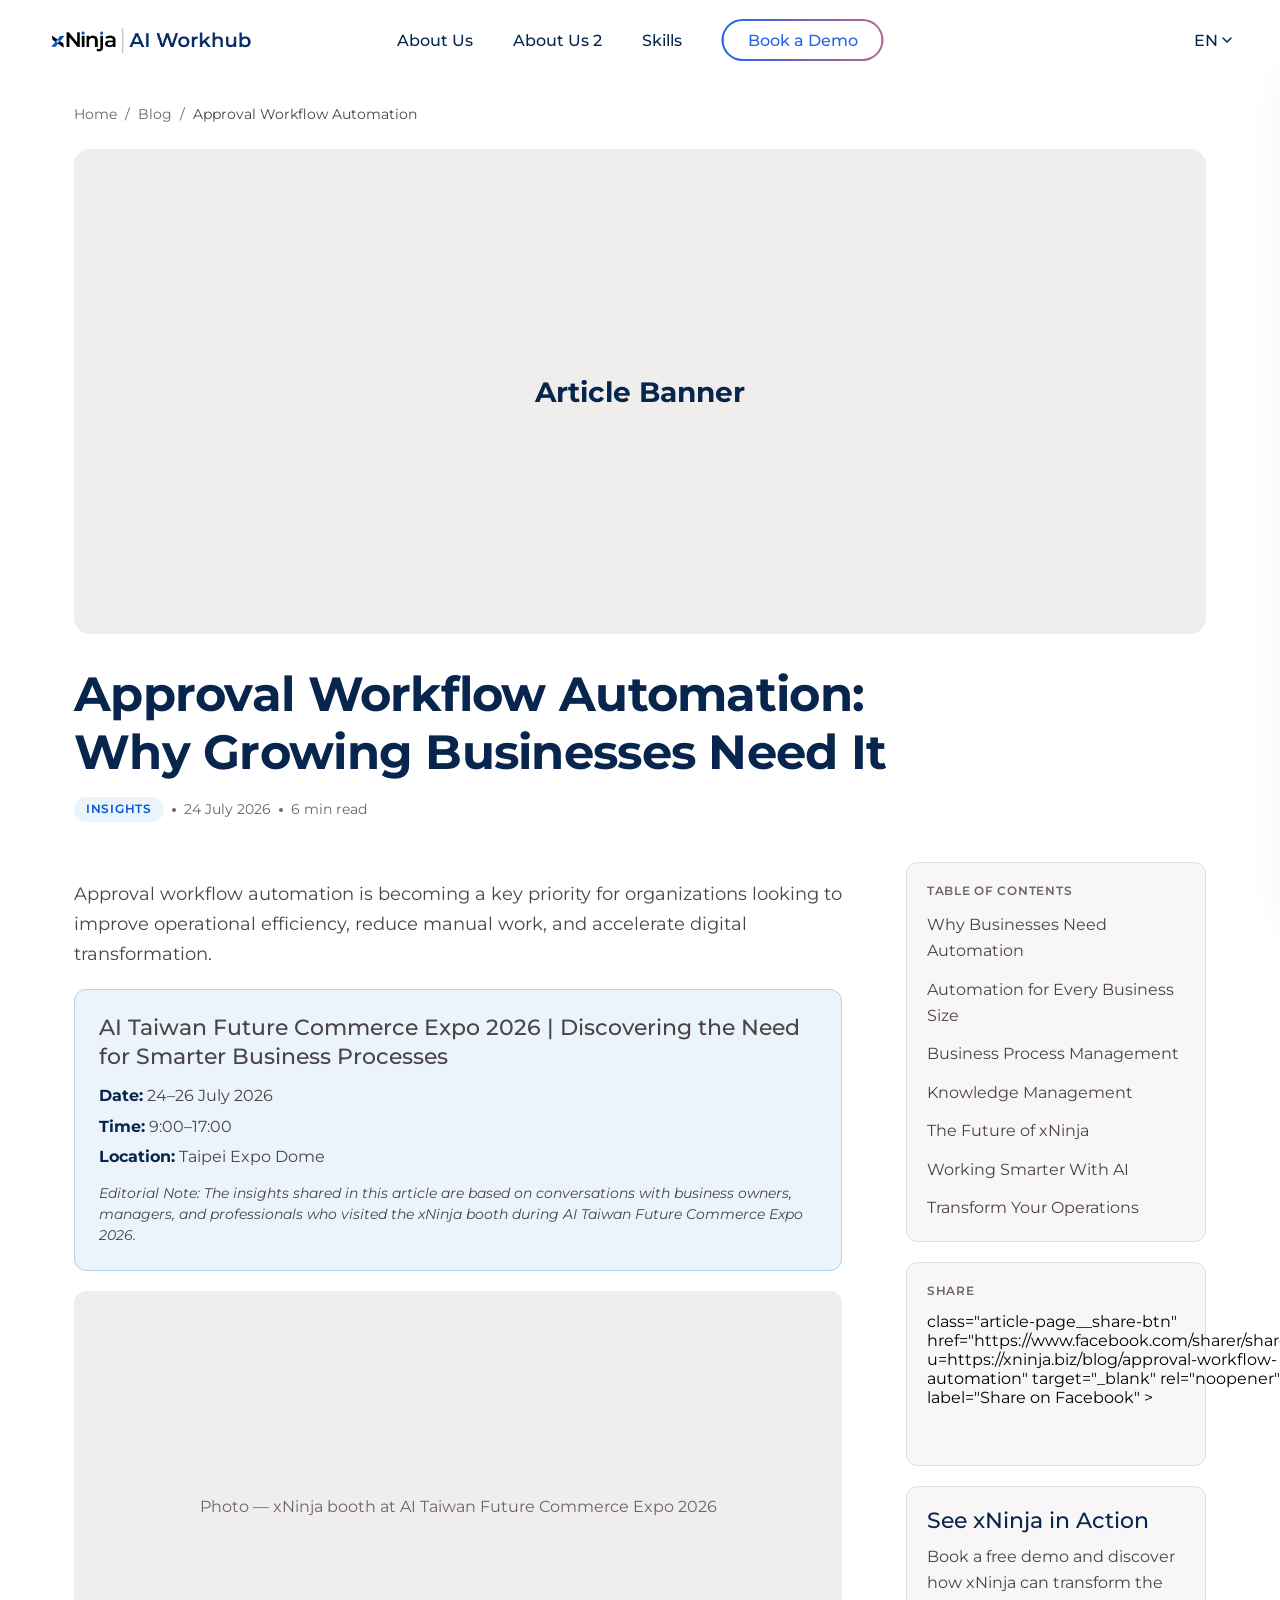
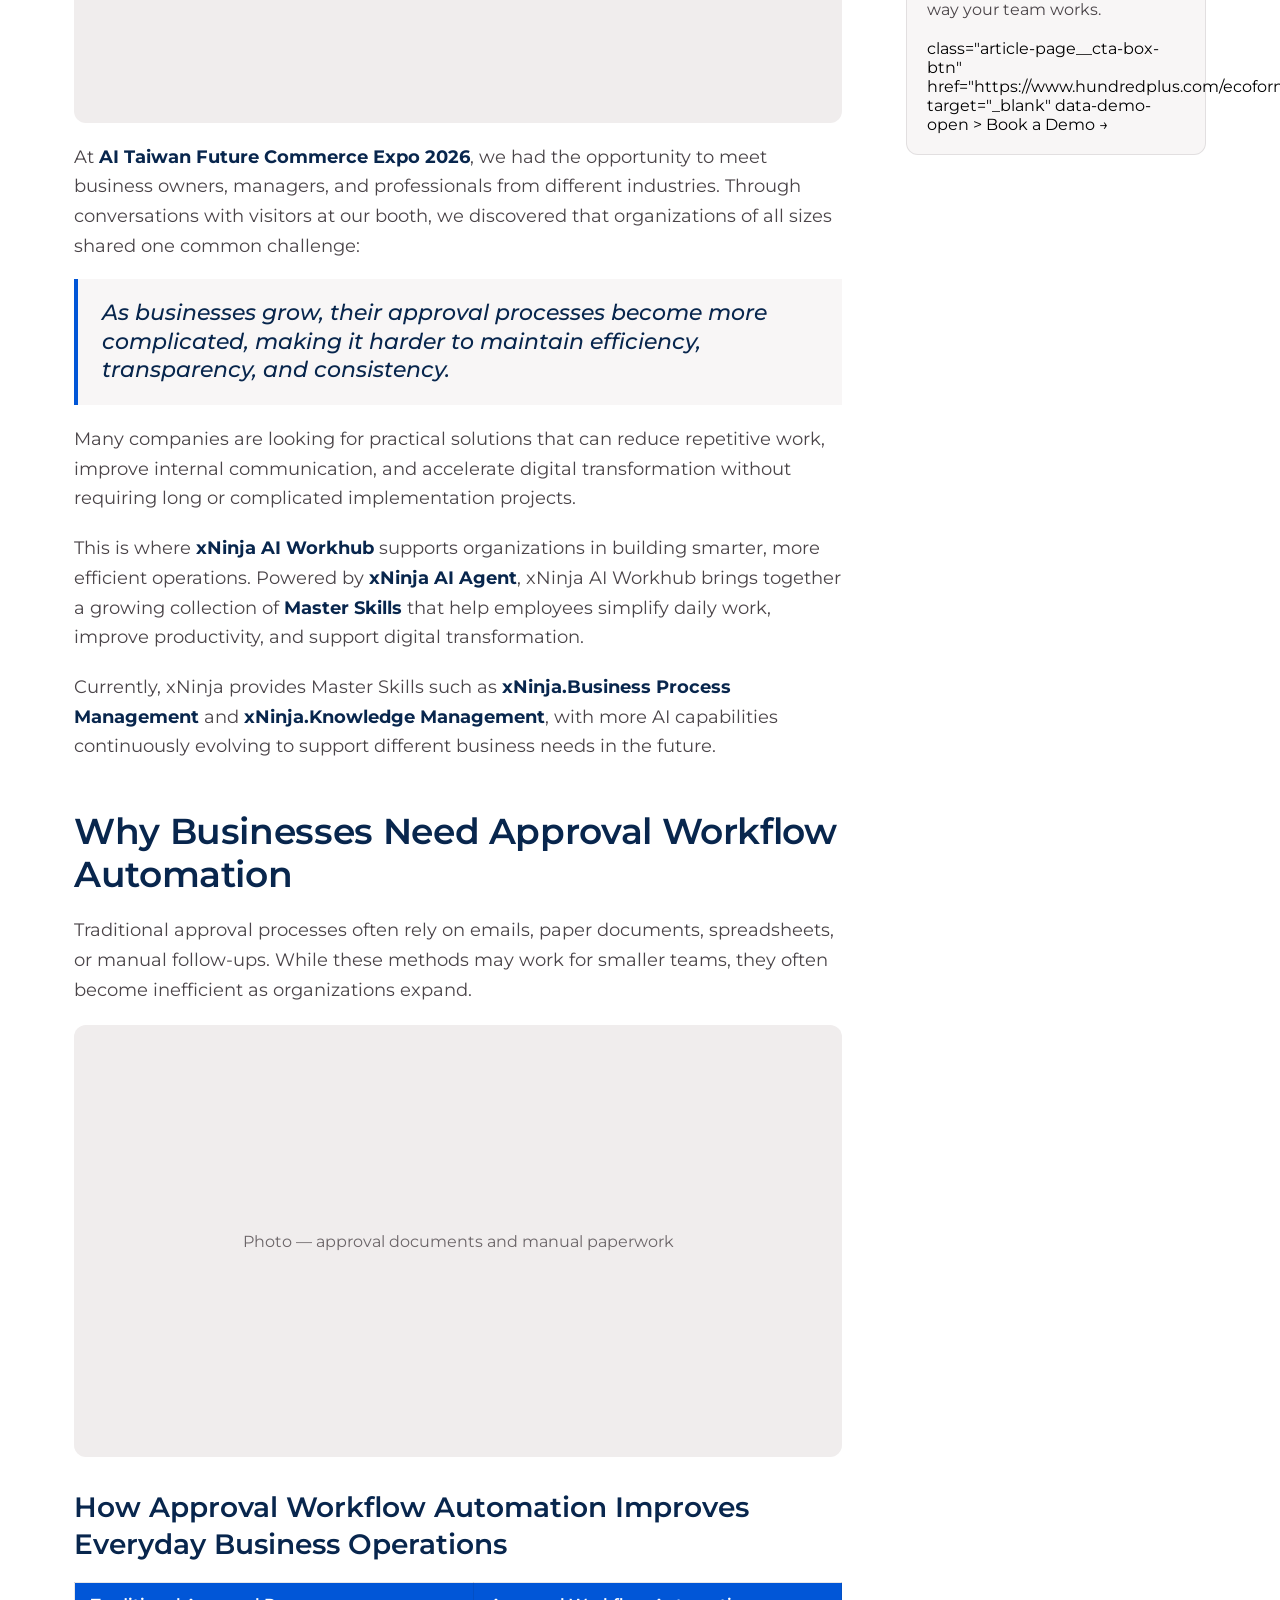
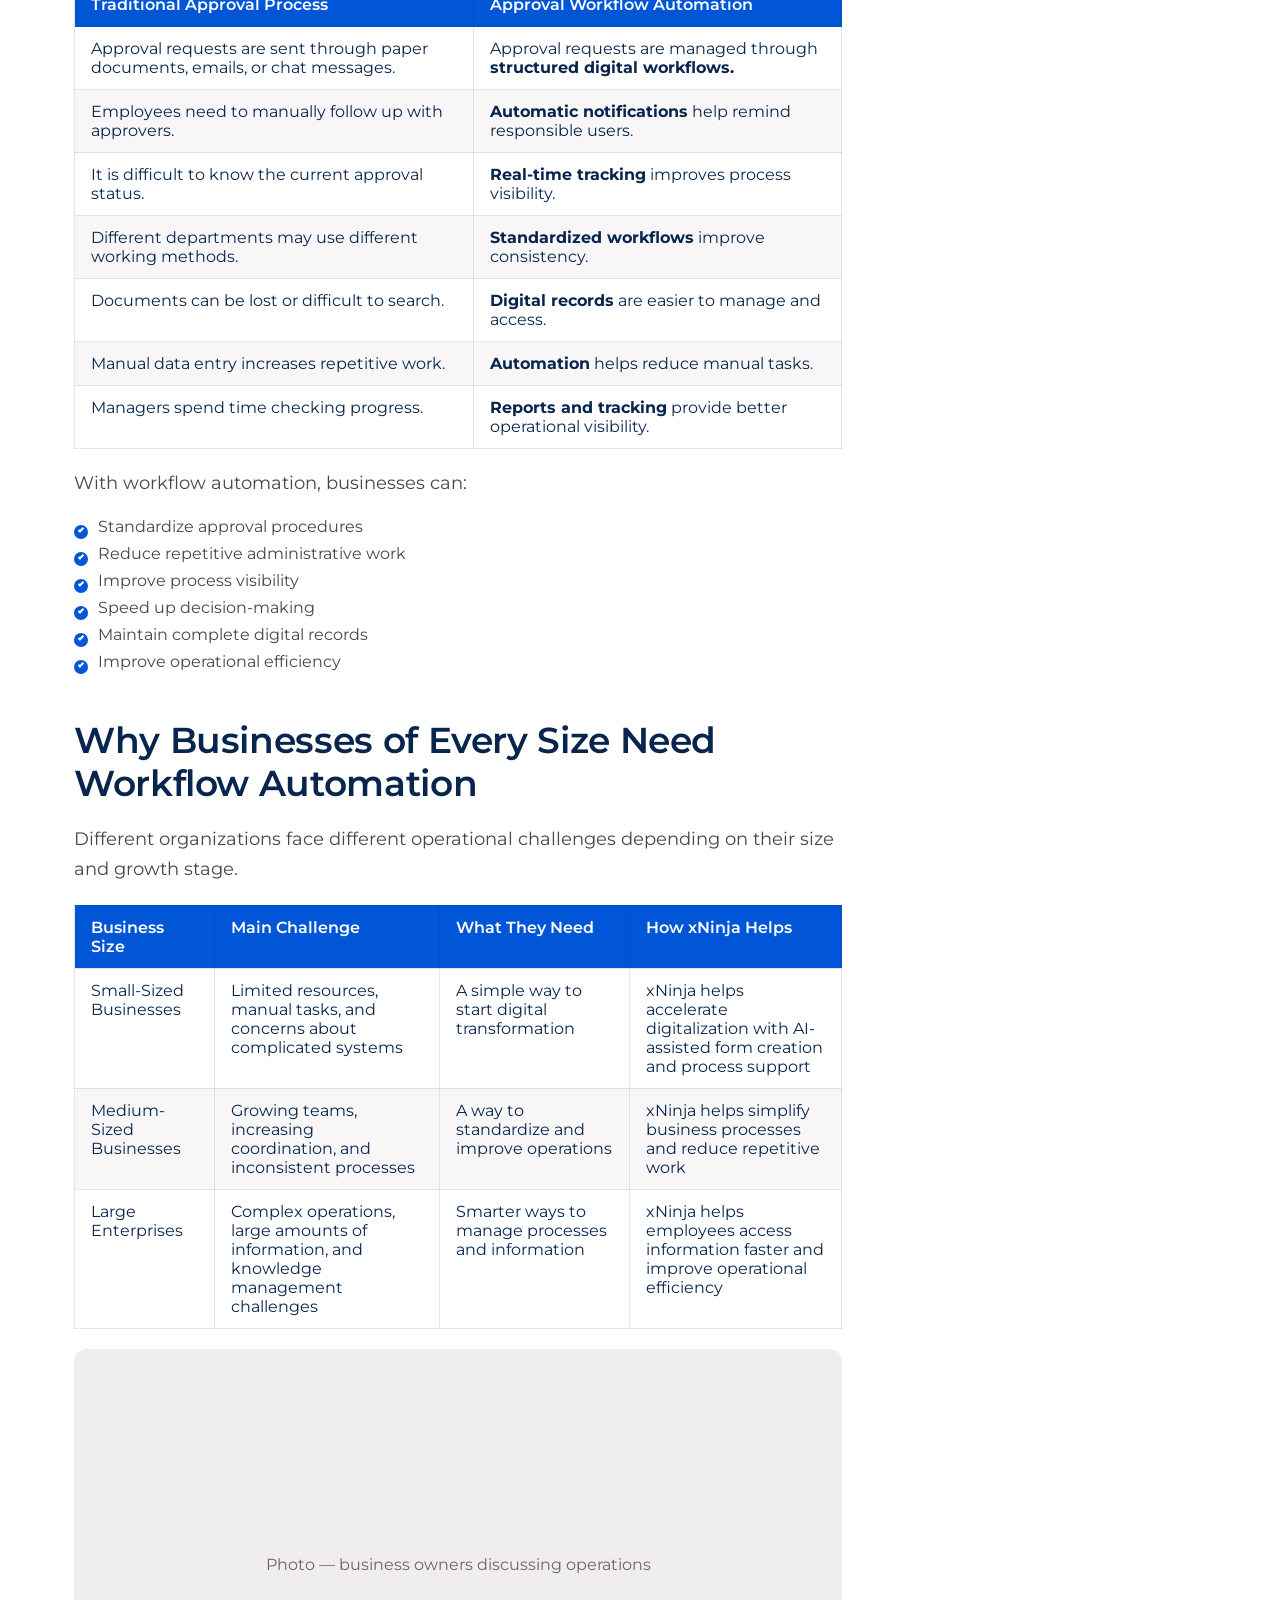
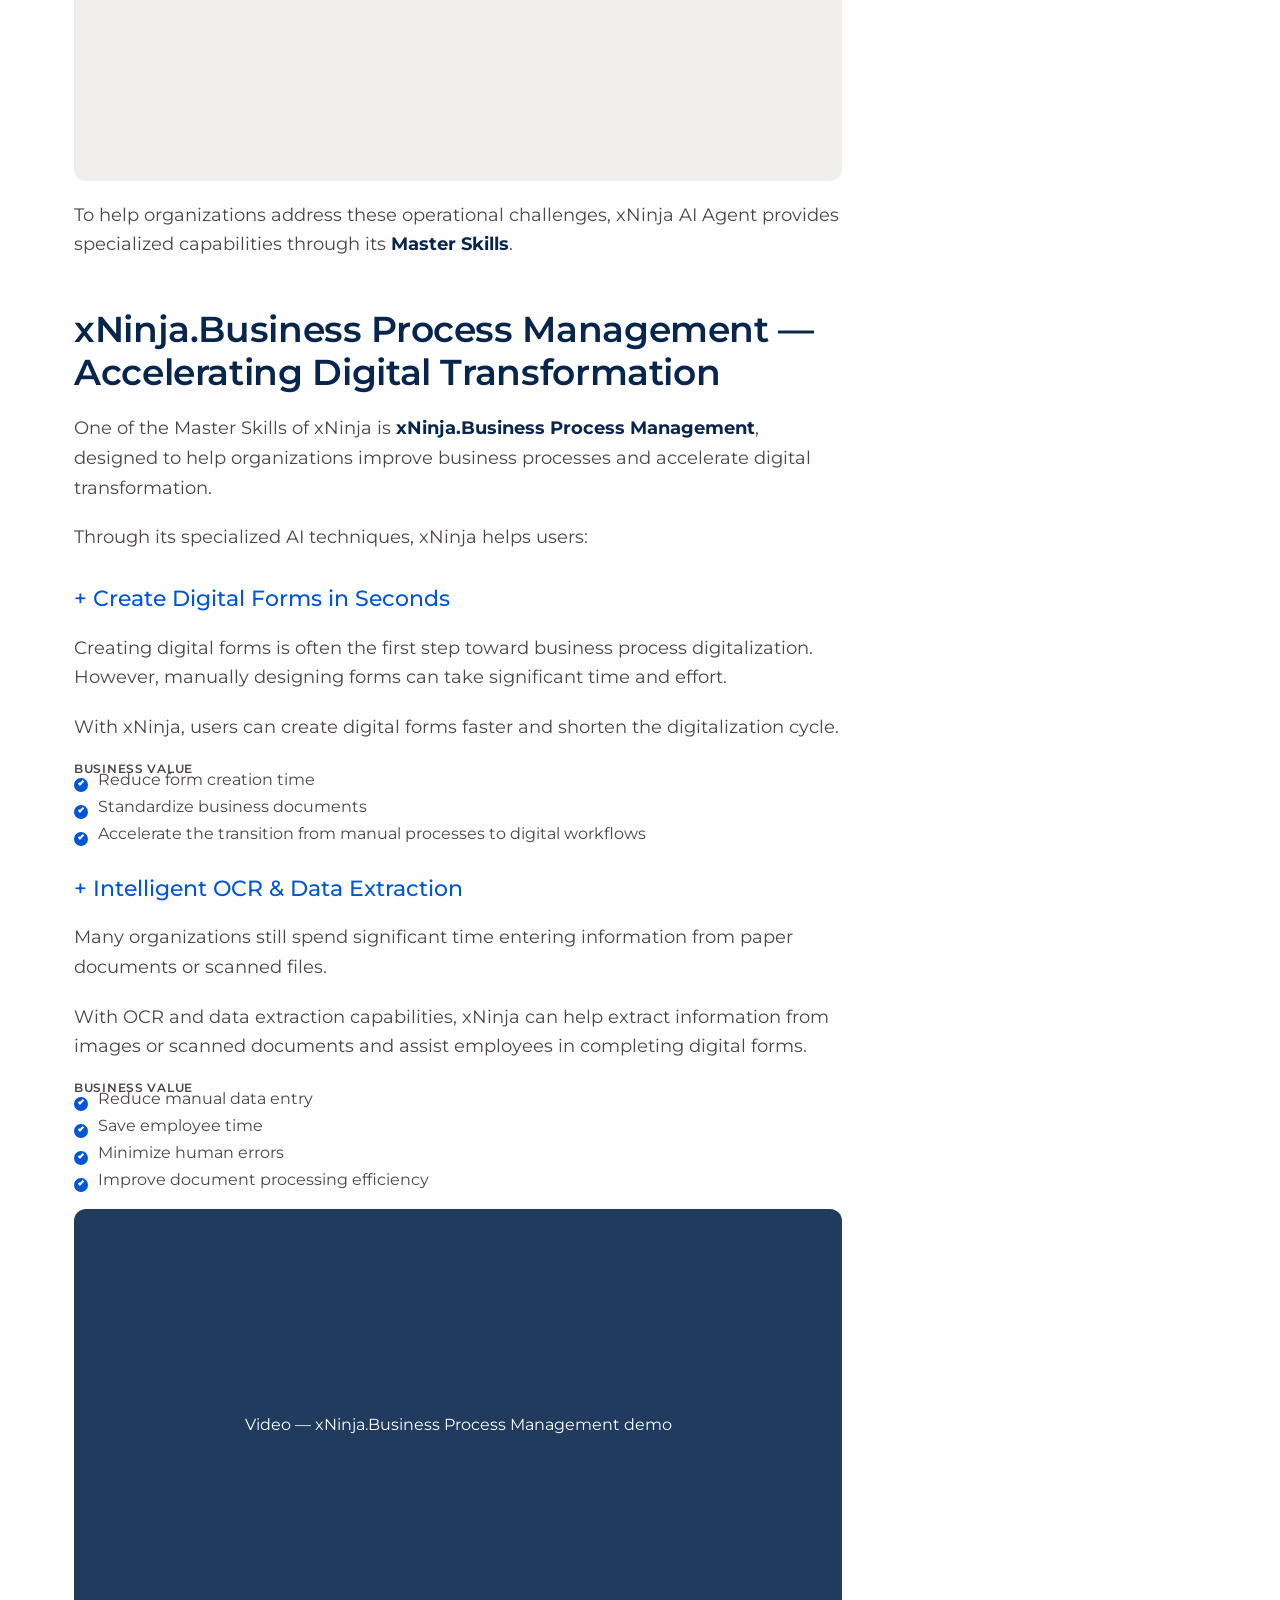
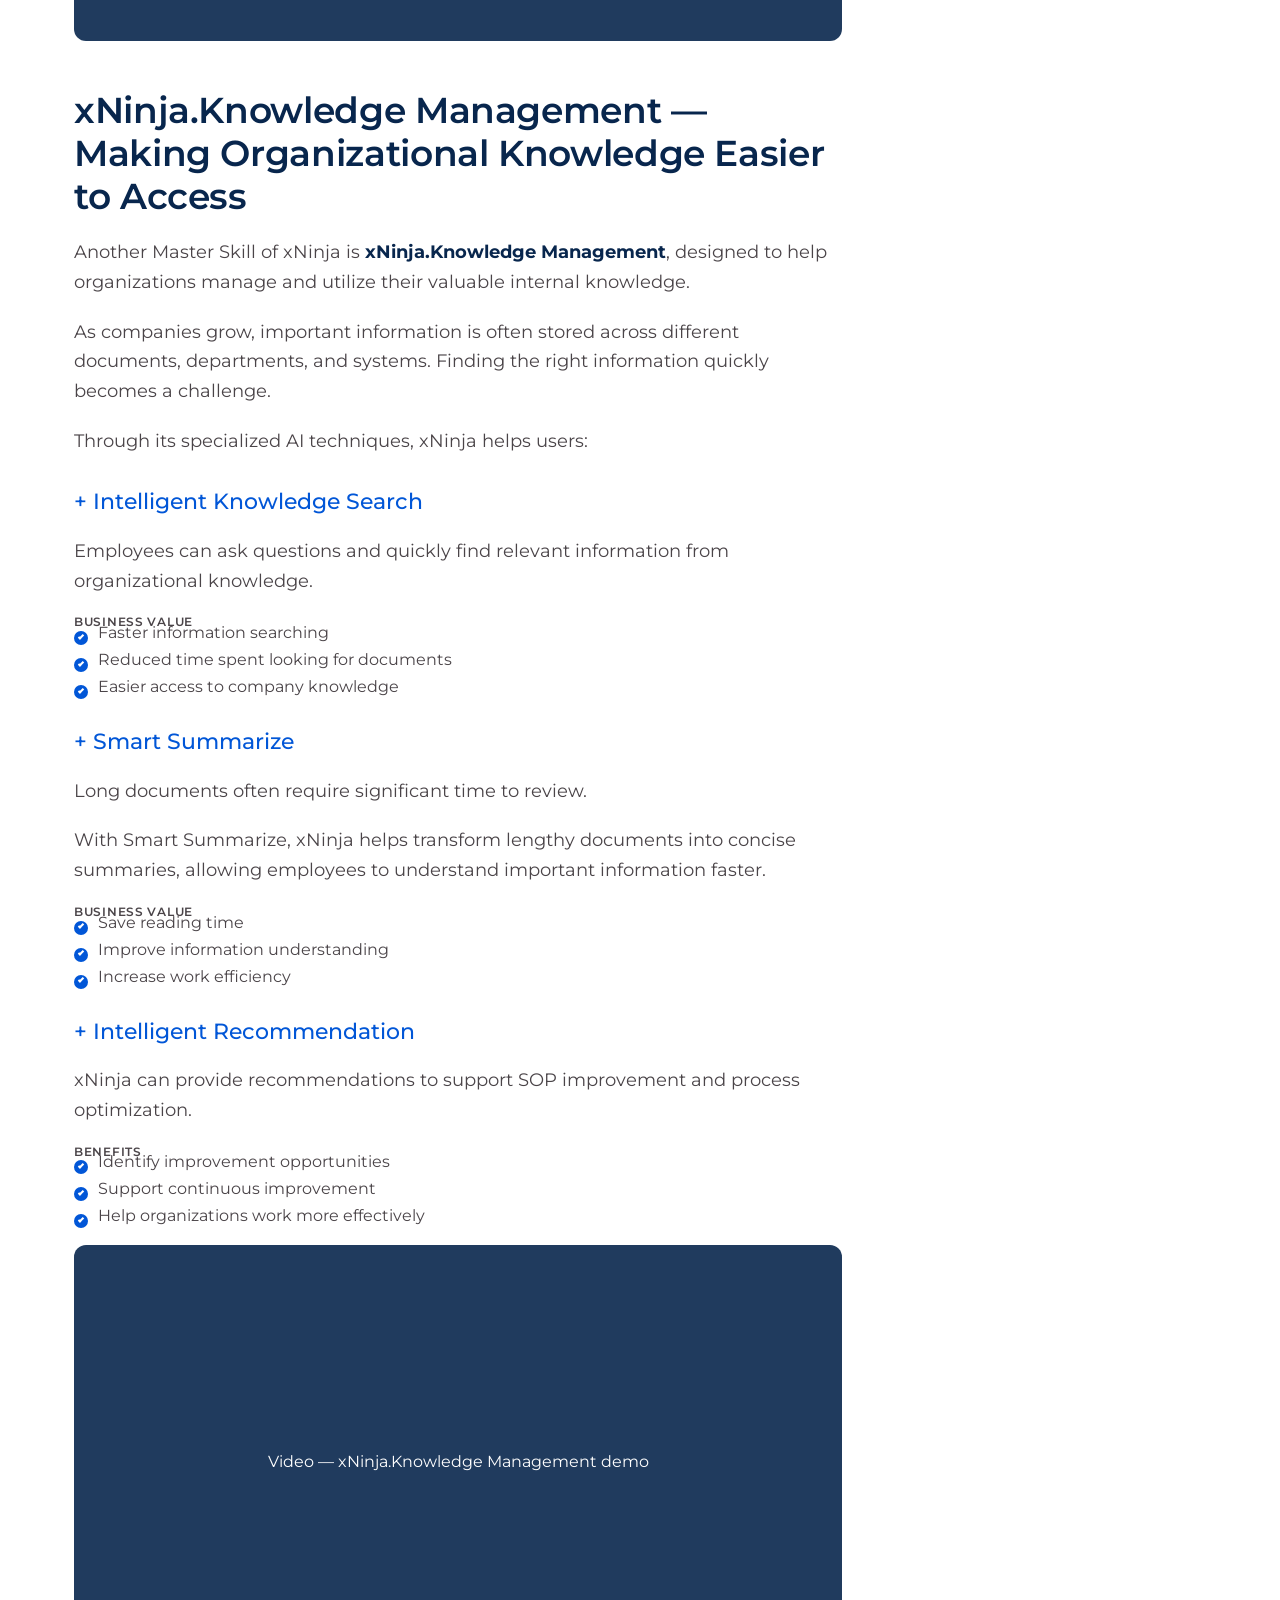
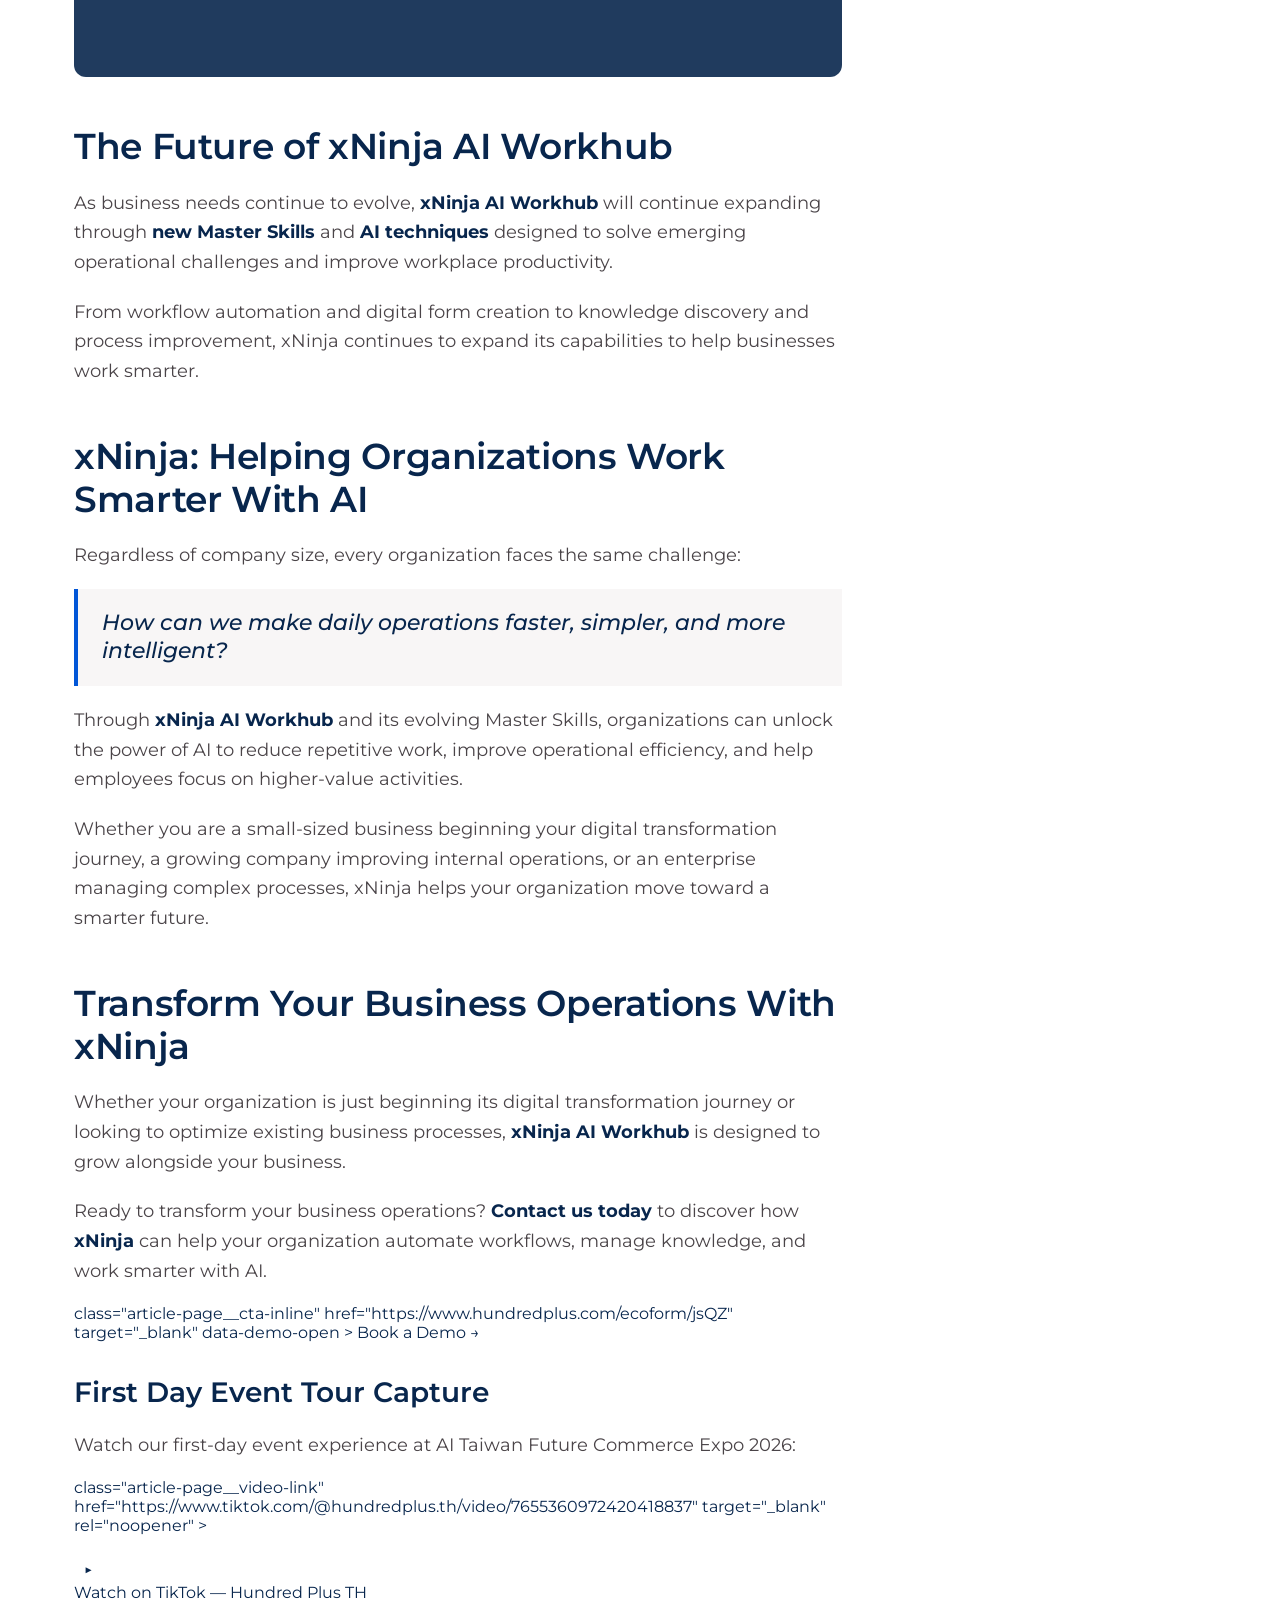
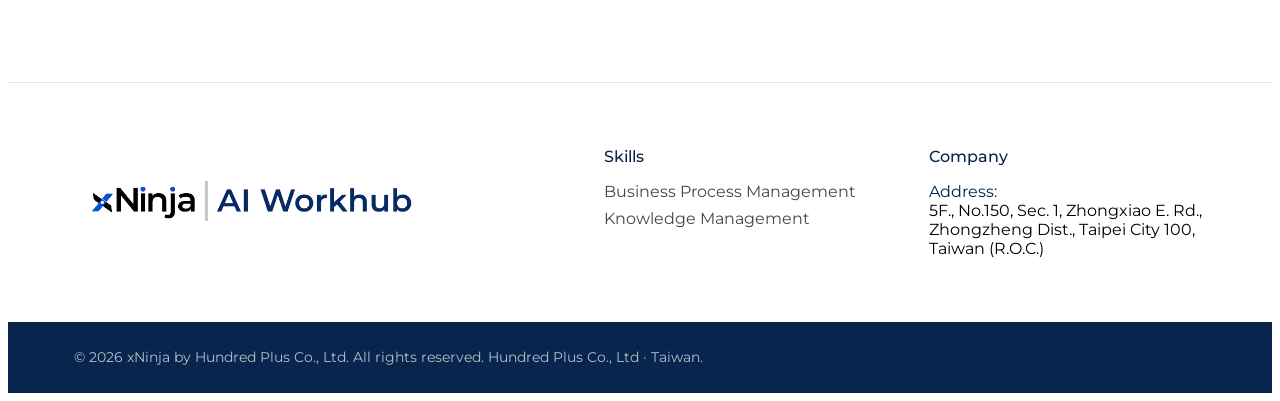
==== 0907_article.html @ 42624fb7 "article_page" ====
<!doctype html>
<html lang="en">
  <head>
    <meta charset="UTF-8" />
    <meta name="viewport" content="width=device-width, initial-scale=1.0" />
    <title>Approval Workflow Automation for Growing Businesses | xNinja AI Workhub</title>
    <meta
      name="description"
      content="Discover why approval workflow automation is essential for growing businesses and how xNinja AI Workhub helps improve productivity through AI-powered Master Skills."
    />
    <link rel="preconnect" href="https://fonts.googleapis.com" />
    <link rel="preconnect" href="https://fonts.gstatic.com" crossorigin />
    <link
      href="https://fonts.googleapis.com/css2?family=Montserrat:ital,wght@0,100..900;1,100..900&display=swap"
      rel="stylesheet"
    />
    <link rel="stylesheet" href="css/tokens.css" />
    <link rel="stylesheet" href="css/navbar.css" />
    <link rel="stylesheet" href="css/fonts.css" />
    <link rel="stylesheet" href="css/footer.css" />
    <link rel="stylesheet" href="css/article-page.css" />
  </head>
  <body>
    <div id="navbar-placeholder"></div>

    <main class="article-page">
      <!-- Breadcrumb -->
      <nav class="article-page__breadcrumb text-caption" aria-label="Breadcrumb">
        <a href="index.html">Home</a>
        <span aria-hidden="true">/</span>
        <a href="blog.html">Blog</a>
        <span aria-hidden="true">/</span>
        <span aria-current="page">Approval Workflow Automation</span>
      </nav>

      <!-- Banner -->
      <div class="article-page__banner">
        <!-- Replace with real banner image: assets/images/blog/approval-workflow-banner.jpg -->
        <span>Article Banner</span>
      </div>

      <!-- Title + meta -->
      <header class="article-page__header">
        <h1 class="article-page__title text-h1">
          Approval Workflow Automation: Why Growing Businesses Need It
        </h1>
        <div class="article-page__meta">
          <span class="article-page__tag text-label">Insights</span>
          <span class="article-page__dot" aria-hidden="true"></span>
          <span class="article-page__date text-caption">24 July 2026</span>
          <span class="article-page__dot" aria-hidden="true"></span>
          <span class="article-page__read text-caption">6 min read</span>
        </div>
      </header>

      <div class="article-page__layout">
        <!-- ================= MAIN CONTENT ================= -->
        <article class="article-page__content">
          <p class="text-body-lg">
            Approval workflow automation is becoming a key priority for
            organizations looking to improve operational efficiency, reduce
            manual work, and accelerate digital transformation.
          </p>

          <!-- Event info box -->
          <div class="article-page__infobox">
            <p class="article-page__infobox-title text-h4">
              AI Taiwan Future Commerce Expo 2026 | Discovering the Need for
              Smarter Business Processes
            </p>
            <ul class="article-page__infobox-list text-body">
              <li><strong>Date:</strong> 24–26 July 2026</li>
              <li><strong>Time:</strong> 9:00–17:00</li>
              <li><strong>Location:</strong> Taipei Expo Dome</li>
            </ul>
            <p class="article-page__infobox-note text-caption">
              Editorial Note: The insights shared in this article are based
              on conversations with business owners, managers, and
              professionals who visited the xNinja booth during AI Taiwan
              Future Commerce Expo 2026.
            </p>
          </div>

          <div class="article-page__media-placeholder">
            <span>Photo — xNinja booth at AI Taiwan Future Commerce Expo 2026</span>
          </div>

          <p class="text-body-lg">
            At <strong>AI Taiwan Future Commerce Expo 2026</strong>, we had
            the opportunity to meet business owners, managers, and
            professionals from different industries. Through conversations
            with visitors at our booth, we discovered that organizations of
            all sizes shared one common challenge:
          </p>

          <blockquote class="article-page__quote text-h4">
            As businesses grow, their approval processes become more
            complicated, making it harder to maintain efficiency,
            transparency, and consistency.
          </blockquote>

          <p class="text-body-lg">
            Many companies are looking for practical solutions that can
            reduce repetitive work, improve internal communication, and
            accelerate digital transformation without requiring long or
            complicated implementation projects.
          </p>

          <p class="text-body-lg">
            This is where <strong>xNinja AI Workhub</strong> supports
            organizations in building smarter, more efficient operations.
            Powered by <strong>xNinja AI Agent</strong>, xNinja AI Workhub
            brings together a growing collection of <strong>Master
            Skills</strong> that help employees simplify daily work, improve
            productivity, and support digital transformation.
          </p>

          <p class="text-body-lg">
            Currently, xNinja provides Master Skills such as
            <strong>xNinja.Business Process Management</strong> and
            <strong>xNinja.Knowledge Management</strong>, with more AI
            capabilities continuously evolving to support different business
            needs in the future.
          </p>

          <!-- Section 1 -->
          <h2 id="why-need-automation" class="text-h2">
            Why Businesses Need Approval Workflow Automation
          </h2>
          <p class="text-body-lg">
            Traditional approval processes often rely on emails, paper
            documents, spreadsheets, or manual follow-ups. While these
            methods may work for smaller teams, they often become
            inefficient as organizations expand.
          </p>

          <div class="article-page__media-placeholder">
            <span>Photo — approval documents and manual paperwork</span>
          </div>

          <h3 class="text-h3">
            How Approval Workflow Automation Improves Everyday Business
            Operations
          </h3>

          <div class="article-page__table-wrap">
            <table class="article-page__table">
              <thead>
                <tr>
                  <th>Traditional Approval Process</th>
                  <th>Approval Workflow Automation</th>
                </tr>
              </thead>
              <tbody>
                <tr>
                  <td>Approval requests are sent through paper documents, emails, or chat messages.</td>
                  <td>Approval requests are managed through <strong>structured digital workflows.</strong></td>
                </tr>
                <tr>
                  <td>Employees need to manually follow up with approvers.</td>
                  <td><strong>Automatic notifications</strong> help remind responsible users.</td>
                </tr>
                <tr>
                  <td>It is difficult to know the current approval status.</td>
                  <td><strong>Real-time tracking</strong> improves process visibility.</td>
                </tr>
                <tr>
                  <td>Different departments may use different working methods.</td>
                  <td><strong>Standardized workflows</strong> improve consistency.</td>
                </tr>
                <tr>
                  <td>Documents can be lost or difficult to search.</td>
                  <td><strong>Digital records</strong> are easier to manage and access.</td>
                </tr>
                <tr>
                  <td>Manual data entry increases repetitive work.</td>
                  <td><strong>Automation</strong> helps reduce manual tasks.</td>
                </tr>
                <tr>
                  <td>Managers spend time checking progress.</td>
                  <td><strong>Reports and tracking</strong> provide better operational visibility.</td>
                </tr>
              </tbody>
            </table>
          </div>

          <p class="text-body-lg">With workflow automation, businesses can:</p>
          <ul class="article-page__checklist">
            <li>Standardize approval procedures</li>
            <li>Reduce repetitive administrative work</li>
            <li>Improve process visibility</li>
            <li>Speed up decision-making</li>
            <li>Maintain complete digital records</li>
            <li>Improve operational efficiency</li>
          </ul>

          <!-- Section 2 -->
          <h2 id="every-size" class="text-h2">
            Why Businesses of Every Size Need Workflow Automation
          </h2>
          <p class="text-body-lg">
            Different organizations face different operational challenges
            depending on their size and growth stage.
          </p>

          <div class="article-page__table-wrap">
            <table class="article-page__table">
              <thead>
                <tr>
                  <th>Business Size</th>
                  <th>Main Challenge</th>
                  <th>What They Need</th>
                  <th>How xNinja Helps</th>
                </tr>
              </thead>
              <tbody>
                <tr>
                  <td>Small-Sized Businesses</td>
                  <td>Limited resources, manual tasks, and concerns about complicated systems</td>
                  <td>A simple way to start digital transformation</td>
                  <td>xNinja helps accelerate digitalization with AI-assisted form creation and process support</td>
                </tr>
                <tr>
                  <td>Medium-Sized Businesses</td>
                  <td>Growing teams, increasing coordination, and inconsistent processes</td>
                  <td>A way to standardize and improve operations</td>
                  <td>xNinja helps simplify business processes and reduce repetitive work</td>
                </tr>
                <tr>
                  <td>Large Enterprises</td>
                  <td>Complex operations, large amounts of information, and knowledge management challenges</td>
                  <td>Smarter ways to manage processes and information</td>
                  <td>xNinja helps employees access information faster and improve operational efficiency</td>
                </tr>
              </tbody>
            </table>
          </div>

          <div class="article-page__media-placeholder">
            <span>Photo — business owners discussing operations</span>
          </div>

          <p class="text-body-lg">
            To help organizations address these operational challenges,
            xNinja AI Agent provides specialized capabilities through its
            <strong>Master Skills</strong>.
          </p>

          <!-- Section 3: BPM -->
          <h2 id="bpm" class="text-h2">
            xNinja.Business Process Management — Accelerating Digital
            Transformation
          </h2>
          <p class="text-body-lg">
            One of the Master Skills of xNinja is
            <strong>xNinja.Business Process Management</strong>, designed to
            help organizations improve business processes and accelerate
            digital transformation.
          </p>
          <p class="text-body-lg">Through its specialized AI techniques, xNinja helps users:</p>

          <h3 class="article-page__feature-title text-h4">+ Create Digital Forms in Seconds</h3>
          <p class="text-body-lg">
            Creating digital forms is often the first step toward business
            process digitalization. However, manually designing forms can
            take significant time and effort.
          </p>
          <p class="text-body-lg">
            With xNinja, users can create digital forms faster and shorten
            the digitalization cycle.
          </p>
          <p class="article-page__value-label text-label">Business Value</p>
          <ul class="article-page__checklist">
            <li>Reduce form creation time</li>
            <li>Standardize business documents</li>
            <li>Accelerate the transition from manual processes to digital workflows</li>
          </ul>

          <h3 class="article-page__feature-title text-h4">+ Intelligent OCR & Data Extraction</h3>
          <p class="text-body-lg">
            Many organizations still spend significant time entering
            information from paper documents or scanned files.
          </p>
          <p class="text-body-lg">
            With OCR and data extraction capabilities, xNinja can help
            extract information from images or scanned documents and assist
            employees in completing digital forms.
          </p>
          <p class="article-page__value-label text-label">Business Value</p>
          <ul class="article-page__checklist">
            <li>Reduce manual data entry</li>
            <li>Save employee time</li>
            <li>Minimize human errors</li>
            <li>Improve document processing efficiency</li>
          </ul>

          <div class="article-page__media-placeholder article-page__media-placeholder--video">
            <span>Video — xNinja.Business Process Management demo</span>
          </div>

          <!-- Section 4: KM -->
          <h2 id="km" class="text-h2">
            xNinja.Knowledge Management — Making Organizational Knowledge
            Easier to Access
          </h2>
          <p class="text-body-lg">
            Another Master Skill of xNinja is
            <strong>xNinja.Knowledge Management</strong>, designed to help
            organizations manage and utilize their valuable internal
            knowledge.
          </p>
          <p class="text-body-lg">
            As companies grow, important information is often stored across
            different documents, departments, and systems. Finding the right
            information quickly becomes a challenge.
          </p>
          <p class="text-body-lg">Through its specialized AI techniques, xNinja helps users:</p>

          <h3 class="article-page__feature-title text-h4">+ Intelligent Knowledge Search</h3>
          <p class="text-body-lg">
            Employees can ask questions and quickly find relevant
            information from organizational knowledge.
          </p>
          <p class="article-page__value-label text-label">Business Value</p>
          <ul class="article-page__checklist">
            <li>Faster information searching</li>
            <li>Reduced time spent looking for documents</li>
            <li>Easier access to company knowledge</li>
          </ul>

          <h3 class="article-page__feature-title text-h4">+ Smart Summarize</h3>
          <p class="text-body-lg">Long documents often require significant time to review.</p>
          <p class="text-body-lg">
            With Smart Summarize, xNinja helps transform lengthy documents
            into concise summaries, allowing employees to understand
            important information faster.
          </p>
          <p class="article-page__value-label text-label">Business Value</p>
          <ul class="article-page__checklist">
            <li>Save reading time</li>
            <li>Improve information understanding</li>
            <li>Increase work efficiency</li>
          </ul>

          <h3 class="article-page__feature-title text-h4">+ Intelligent Recommendation</h3>
          <p class="text-body-lg">
            xNinja can provide recommendations to support SOP improvement and
            process optimization.
          </p>
          <p class="article-page__value-label text-label">Benefits</p>
          <ul class="article-page__checklist">
            <li>Identify improvement opportunities</li>
            <li>Support continuous improvement</li>
            <li>Help organizations work more effectively</li>
          </ul>

          <div class="article-page__media-placeholder article-page__media-placeholder--video">
            <span>Video — xNinja.Knowledge Management demo</span>
          </div>

          <!-- Section 5 -->
          <h2 id="future" class="text-h2">The Future of xNinja AI Workhub</h2>
          <p class="text-body-lg">
            As business needs continue to evolve, <strong>xNinja AI
            Workhub</strong> will continue expanding through
            <strong>new Master Skills</strong> and <strong>AI
            techniques</strong> designed to solve emerging operational
            challenges and improve workplace productivity.
          </p>
          <p class="text-body-lg">
            From workflow automation and digital form creation to knowledge
            discovery and process improvement, xNinja continues to expand
            its capabilities to help businesses work smarter.
          </p>

          <!-- Section 6 -->
          <h2 id="work-smarter" class="text-h2">
            xNinja: Helping Organizations Work Smarter With AI
          </h2>
          <p class="text-body-lg">
            Regardless of company size, every organization faces the same
            challenge:
          </p>
          <blockquote class="article-page__quote text-h4">
            How can we make daily operations faster, simpler, and more
            intelligent?
          </blockquote>
          <p class="text-body-lg">
            Through <strong>xNinja AI Workhub</strong> and its evolving
            Master Skills, organizations can unlock the power of AI to
            reduce repetitive work, improve operational efficiency, and help
            employees focus on higher-value activities.
          </p>
          <p class="text-body-lg">
            Whether you are a small-sized business beginning your digital
            transformation journey, a growing company improving internal
            operations, or an enterprise managing complex processes, xNinja
            helps your organization move toward a smarter future.
          </p>

          <!-- Section 7: CTA -->
          <h2 id="transform" class="text-h2">
            Transform Your Business Operations With xNinja
          </h2>
          <p class="text-body-lg">
            Whether your organization is just beginning its digital
            transformation journey or looking to optimize existing business
            processes, <strong>xNinja AI Workhub</strong> is designed to grow
            alongside your business.
          </p>
          <p class="text-body-lg">
            Ready to transform your business operations?
            <strong>Contact us today</strong> to discover how
            <strong>xNinja</strong> can help your organization automate
            workflows, manage knowledge, and work smarter with AI.
          </p>

          
            class="article-page__cta-inline"
            href="https://www.hundredplus.com/ecoform/jsQZ"
            target="_blank"
            data-demo-open
          >
            <span>Book a Demo</span>
            <span aria-hidden="true">→</span>
          </a>

          <!-- Event tour video -->
          <h3 class="text-h3">First Day Event Tour Capture</h3>
          <p class="text-body-lg">
            Watch our first-day event experience at AI Taiwan Future
            Commerce Expo 2026:
          </p>
          
            class="article-page__video-link"
            href="https://www.tiktok.com/@hundredplus.th/video/7655360972420418837"
            target="_blank"
            rel="noopener"
          >
            <span class="article-page__video-link-icon" aria-hidden="true">▶</span>
            <span>Watch on TikTok — Hundred Plus TH</span>
          </a>
        </article>

        <!-- ================= SIDEBAR ================= -->
        <aside class="article-page__aside">
          <nav class="article-page__toc" aria-label="Table of contents">
            <p class="text-label article-page__toc-label">Table of Contents</p>
            <ul>
              <li><a href="#why-need-automation">Why Businesses Need Automation</a></li>
              <li><a href="#every-size">Automation for Every Business Size</a></li>
              <li><a href="#bpm">Business Process Management</a></li>
              <li><a href="#km">Knowledge Management</a></li>
              <li><a href="#future">The Future of xNinja</a></li>
              <li><a href="#work-smarter">Working Smarter With AI</a></li>
              <li><a href="#transform">Transform Your Operations</a></li>
            </ul>
          </nav>

          <div class="article-page__share">
            <p class="text-label article-page__toc-label">Share</p>
            <div class="article-page__share-row">
              
                class="article-page__share-btn"
                href="https://www.facebook.com/sharer/sharer.php?u=https://xninja.biz/blog/approval-workflow-automation"
                target="_blank"
                rel="noopener"
                aria-label="Share on Facebook"
              >
                <svg viewBox="0 0 24 24" fill="currentColor" aria-hidden="true">
                  <path d="M22 12a10 10 0 1 0-11.56 9.88v-6.99H7.9V12h2.54V9.8c0-2.5 1.49-3.89 3.78-3.89 1.1 0 2.24.2 2.24.2v2.46h-1.26c-1.24 0-1.63.77-1.63 1.56V12h2.78l-.44 2.89h-2.34v6.99A10 10 0 0 0 22 12z"/>
                </svg>
              </a>
              
                class="article-page__share-btn"
                href="https://social-plugins.line.me/lineit/share?url=https://xninja.biz/blog/approval-workflow-automation"
                target="_blank"
                rel="noopener"
                aria-label="Share on LINE"
              >
                <svg viewBox="0 0 24 24" fill="currentColor" aria-hidden="true">
                  <path d="M12 2C6.48 2 2 5.9 2 10.7c0 4.3 3.55 7.9 8.35 8.6.33.07.77.22.88.5.1.26.07.66.03.92l-.14.86c-.04.26-.2 1 .87.55s5.78-3.4 7.89-5.83C21.3 14.15 22 12.5 22 10.7 22 5.9 17.52 2 12 2z"/>
                </svg>
              </a>
              <button
                class="article-page__share-btn"
                type="button"
                aria-label="Copy link"
                onclick="navigator.clipboard.writeText(window.location.href)"
              >
                <svg viewBox="0 0 24 24" fill="none" stroke="currentColor" stroke-width="1.8" aria-hidden="true">
                  <path d="M10 13a5 5 0 0 0 7.07 0l2.83-2.83a5 5 0 0 0-7.07-7.07L11.5 4.5"/>
                  <path d="M14 11a5 5 0 0 0-7.07 0L4.1 13.83a5 5 0 0 0 7.07 7.07L12.5 19.5"/>
                </svg>
              </button>
            </div>
          </div>

          <div class="article-page__cta-box">
            <p class="text-h4">See xNinja in Action</p>
            <p class="text-body">
              Book a free demo and discover how xNinja can transform the way
              your team works.
            </p>
            
              class="article-page__cta-box-btn"
              href="https://www.hundredplus.com/ecoform/jsQZ"
              target="_blank"
              data-demo-open
            >
              <span>Book a Demo</span>
              <span aria-hidden="true">→</span>
            </a>
          </div>
        </aside>
      </div>
    </main>

    <div id="footer-placeholder"></div>

    <script src="js/navbar.js"></script>
  </body>
</html>
---- css/tokens.css ----
/* ==========================================================================
   Design Tokens
   Project typography system — EN / ZH / TH
   ========================================================================== */
*,
*::before,
*::after {
  box-sizing: border-box;
}

:root {
  /* --------------------------------------------------------------------------
     FONT STACKS
     Local files loaded via @font-face in fonts.css.
     Fallbacks ordered: same style → OS default → generic.
  -------------------------------------------------------------------------- */

  --font-en: "Montserrat", sans-serif;

  /* --------------------------------------------------------------------------
     TYPE SCALE  (fluid via clamp — min @ ~375px / max @ ~1440px)
     Usage: font-size: var(--scale-lg);
  -------------------------------------------------------------------------- */

  --scale-2xs: clamp(0.625rem, 1.4vw, 0.75rem); /*  10–12px */
  --scale-xs: clamp(0.75rem, 1.8vw, 0.875rem); /*  12–14px */
  --scale-sm: clamp(0.875rem, 2vw, 1rem); /*  14–16px */
  --scale-base: clamp(1rem, 2.2vw, 1.125rem); /*  16–18px */
  --scale-lg: clamp(1.125rem, 2.5vw, 1.375rem); /*  18–22px */
  --scale-xl: clamp(1.375rem, 3.5vw, 1.75rem); /*  22–28px */
  --scale-2xl: clamp(1.75rem, 4.5vw, 2.25rem); /*  28–36px */
  --scale-3xl: clamp(2.25rem, 6vw, 3rem); /*  36–48px */
  --scale-4xl: clamp(3rem, 8vw, 4rem); /*  48–64px */
  --scale-5xl: clamp(3.75rem, 10vw, 5rem); /*  60–80px */

  --weight-thin: 100;
  --weight-extralight: 200;
  --weight-light: 300;
  --weight-regular: 400;
  --weight-medium: 500;
  --weight-semibold: 600;
  --weight-bold: 700;
  --weight-extrabold: 800;
  --weight-black: 900;

  /* --------------------------------------------------------------------------
     LINE HEIGHTS — per-language
     Thai vowels stack above AND below consonants → needs the most room.
     CJK square glyphs → mid range.
     Latin → tightest at display, relaxed at body.
  -------------------------------------------------------------------------- */

  /* English (Montserrat) */
  --lh-en-display: 1.05;
  --lh-en-heading: 1.2;
  --lh-en-subhead: 1.3;
  --lh-en-body: 1.65;
  --lh-en-caption: 1.5;
  --lh-en-label: 1.4;

  /* Feature Grid Spacing */
  --page-x: clamp(var(--space-6), 5vw, var(--space-16));
  /* --------------------------------------------------------------------------
     LETTER SPACING — per-language
     EN: tighten at large display, open up at small caps/labels.
     TW: slightly positive at display; NEVER negative for CJK.
     TH: leave at 0 — Thai script doesn't use tracking.
  -------------------------------------------------------------------------- */

  --ls-en-display: -0.025em;
  --ls-en-heading: -0.015em;
  --ls-en-subhead: -0.01em;
  --ls-en-body: 0em;
  --ls-en-label: 0.06em; /* uppercase labels */
  --ls-en-caption: 0.01em;

  /* --------------------------------------------------------------------------
     COLORS
  -------------------------------------------------------------------------- */

  /* Core brand */
  --color-ink: #08264d;
  --color-ink-secondary: #4a4448; /* muted text, placeholders */
  --color-ink-tertiary: #6b6568; /* captions, disabled */
  --color-ink-disabled: #a09b9c;

  /* Accent — blue */
  --color-blue: #0156d7;
  --color-blue-hover: #013c97; /* darken ~8% */
  --color-blue-active: #002256; /* darken ~16% */
  --color-blue-subtle: #ebf3fb; /* tints for chips, highlights */
  --color-blue-muted: #b3d0ef;

  /* Surfaces */
  --color-surface: #ffffff;
  --color-surface-raised: #f8f6f6;
  --color-surface-sunken: #f0eded;

  /* Borders */
  --color-border: rgba(32, 28, 29, 0.1);
  --color-border-strong: rgba(32, 28, 29, 0.2);
  --color-border-focus: #3079c9;

  /* Semantic */
  --color-success: #2a7d4f;
  --color-success-subtle: #eaf5ee;
  --color-warning: #a05c10;
  --color-warning-subtle: #fef3e2;
  --color-danger: #c1362b;
  --color-danger-subtle: #fdecea;

  /* --------------------------------------------------------------------------
     SPACING SCALE
     Base unit: 4px. Every spacing value is a multiple.
  -------------------------------------------------------------------------- */

  --space-0: 0px;
  --space-1: 4px;
  --space-2: 8px;
  --space-3: 12px;
  --space-4: 16px;
  --space-5: 20px;
  --space-6: 24px;
  --space-8: 32px;
  --space-10: 40px;
  --space-12: 48px;
  --space-16: 64px;
  --space-20: 80px;
  --space-24: 96px;

  /* --------------------------------------------------------------------------
     BORDER RADIUS
  -------------------------------------------------------------------------- */

  --radius-sm: 4px;
  --radius-md: 8px;
  --radius-lg: 12px;
  --radius-xl: 16px;
  --radius-2xl: 24px;
  --radius-full: 9999px; /* pill / avatar */

  /* --------------------------------------------------------------------------
     SHADOWS
  -------------------------------------------------------------------------- */

  --shadow-sm: 0 1px 2px rgba(32, 28, 29, 0.06);
  --shadow-md:
    0 2px 8px rgba(32, 28, 29, 0.08), 0 1px 2px rgba(32, 28, 29, 0.04);
  --shadow-lg:
    0 8px 24px rgba(32, 28, 29, 0.1), 0 2px 6px rgba(32, 28, 29, 0.05);
  --shadow-xl: 0 16px 48px rgba(32, 28, 29, 0.12);

  /* Focus ring — always use blue */
  --shadow-focus: 0 0 0 3px rgba(48, 121, 201, 0.3);

  /* --------------------------------------------------------------------------
     TRANSITIONS
  -------------------------------------------------------------------------- */

  --transition-fast: 80ms ease;
  --transition-base: 150ms ease;
  --transition-slow: 300ms ease;
  --transition-spring: 400ms cubic-bezier(0.34, 1.56, 0.64, 1);

  /* --------------------------------------------------------------------------
     Z-INDEX SCALE
  -------------------------------------------------------------------------- */

  --z-below: -1;
  --z-base: 0;
  --z-raised: 10;
  --z-dropdown: 100;
  --z-sticky: 200;
  --z-overlay: 300;
  --z-modal: 400;
  --z-toast: 500;
  --z-tooltip: 600;
}

/* ==========================================================================
   LANGUAGE-SCOPED HELPERS
   Apply font-family automatically based on lang attribute.
   Usage: <html lang="zh"> or <span lang="th">...</span>
   ========================================================================== */

:lang(en),
:lang(en-US),
:lang(en-GB) {
  font-family: var(--font-en);
}

/* ==========================================================================
   SEMANTIC TYPOGRAPHY CLASSES
   Use these on elements, not raw token variables.
   ========================================================================== */

/* --- Display --- */
.text-display {
  font-size: var(--scale-4xl);
  font-weight: var(--weight-bold);
  line-height: var(--lh-en-display);
  letter-spacing: var(--ls-en-display);
}

/* --- H1 --- */
.text-h1 {
  font-size: var(--scale-3xl);
  font-weight: var(--weight-bold);
  line-height: var(--lh-en-heading);
  letter-spacing: var(--ls-en-heading);
}

/* --- H2 --- */
.text-h2 {
  font-size: var(--scale-2xl);
  font-weight: var(--weight-semibold);
  line-height: var(--lh-en-heading);
  letter-spacing: var(--ls-en-subhead);
}

/* --- H3 --- */
.text-h3 {
  font-size: var(--scale-xl);
  font-weight: var(--weight-semibold);
  line-height: var(--lh-en-subhead);
}

/* --- H4 --- */
.text-h4 {
  font-size: var(--scale-lg);
  font-weight: var(--weight-medium);
  line-height: var(--lh-en-subhead);
}

/* --- Body --- */
.text-body-lg {
  font-size: var(--scale-base);
  font-weight: var(--weight-regular);
  line-height: var(--lh-en-body);
}

.text-body {
  font-size: var(--scale-sm);
  font-weight: var(--weight-regular);
  line-height: var(--lh-en-body);
}

/* --- Caption --- */
.text-caption {
  font-size: var(--scale-xs);
  font-weight: var(--weight-regular);
  line-height: var(--lh-en-caption);
  color: var(--color-ink-tertiary);
}

/* --- Label (UI / uppercase caps) --- */
.text-label {
  font-family: var(--font-en); /* always EN font for labels */
  font-size: var(--scale-2xs);
  font-weight: var(--weight-semibold);
  line-height: var(--lh-en-label);
  letter-spacing: var(--ls-en-label);
  text-transform: uppercase;
  color: var(--color-ink-secondary);
}

/* --- Highlight / Inline accent --- */
.text-highlight {
  color: var(--color-blue);
  font-weight: var(--weight-medium);
}
---- css/navbar.css ----
/* ===========================
   NAVBAR
=========================== */
.navbar {
  position: sticky;
  top: 0;
  z-index: var(--z-sticky);
  display: flex;
  align-items: center;
  height: 64px;
  padding: 0 var(--space-8);
  background: rgba(255, 255, 255, 95); /* ← change to 0 */
  backdrop-filter: blur(12px);
  -webkit-backdrop-filter: blur(12px);
  box-shadow: none; /* ← start with no shadow */
  transition:
    background var(--transition-slow),
    box-shadow var(--transition-slow);
}

.navbar__logo {
  display: flex;
  align-items: center;
  text-decoration: none;
  margin-right: auto;
}

.navbar__logo img {
  height: 25px;
  width: auto;
}

/* Nav links — centered */
.navbar__links {
  display: flex;
  align-items: center;
  gap: var(--space-10);
  list-style: none;
  margin: 0;
  padding: 0;
  position: absolute;
  left: 50%;
  transform: translateX(-50%);
}

.navbar__links a {
  text-decoration: none;
  font-family: var(--font-en);
  font-size: var(--scale-sm);
  font-weight: var(--weight-medium);
  color: var(--color-ink);
  letter-spacing: var(--ls-en-body);
  transition: color var(--transition-base);
}

.navbar__links a:hover {
  color: var(--color-blue);
}
.navbar__links .active {
  color: none !important;
}
/* Language dropdown */
.navbar__lang {
  position: relative;
  margin-left: auto;
}

.lang-toggle {
  display: flex;
  align-items: center;
  gap: var(--space-1);
  background: none;
  border: none;
  cursor: pointer;
  font-family: var(--font-en);
  font-size: var(--scale-sm);
  font-weight: var(--weight-medium);
  color: var(--color-ink);
  padding: var(--space-2) var(--space-2);
  transition: color var(--transition-base);
}

.lang-toggle:hover {
  color: var(--color-blue);
}

.lang-arrow {
  transition: transform var(--transition-base);
}

.lang-toggle[aria-expanded="true"] .lang-arrow {
  transform: rotate(180deg);
}

.lang-dropdown {
  display: none;
  position: absolute;
  top: calc(100% + var(--space-2));
  right: 0;
  background: var(--color-surface);
  border: 1px solid var(--color-border);
  border-radius: var(--radius-md);
  box-shadow: var(--shadow-lg);
  list-style: none;
  margin: 0;
  padding: var(--space-1);
  min-width: 80px;
  z-index: var(--z-dropdown);
}

.lang-dropdown.is-open {
  display: block;
}

.lang-dropdown li button {
  display: block;
  width: 100%;
  text-align: left;
  background: none;
  border: none;
  cursor: pointer;
  padding: var(--space-2) var(--space-3);
  font-family: var(--font-en);
  font-size: var(--scale-sm);
  font-weight: var(--weight-medium);
  color: var(--color-ink);
  border-radius: var(--radius-sm);
  transition: background var(--transition-fast);
}

.lang-dropdown li button:hover {
  background: var(--color-blue-subtle);
  color: var(--color-blue);
}

/* Hamburger */
.navbar__hamburger {
  display: none;
  flex-direction: column;
  gap: 5px;
  background: none;
  border: none;
  cursor: pointer;
  padding: var(--space-2);
  margin-left: var(--space-4);
}

.navbar__hamburger span {
  display: block;
  width: 22px;
  height: 2px;
  background: var(--color-ink);
  border-radius: 2px;
  transition:
    transform var(--transition-slow),
    opacity var(--transition-slow);
}

/* Mobile drawer */
.navbar__drawer {
  position: fixed;
  top: 64px;
  right: -280px;
  width: 260px;
  height: calc(100vh - 64px);
  background: var(--color-surface);
  box-shadow: var(--shadow-xl);
  z-index: var(--z-overlay);
  /* padding: var(--space-6) var(--space-5); */
  transition: right var(--transition-slow);
}

.navbar__drawer.is-open {
  right: 0;
}

.navbar__drawer ul {
  list-style: none;
  margin: 0 0 var(--space-6);
  padding: 0;
}

.navbar__drawer ul li a {
  display: block;
  padding: var(--space-3) 0;
  font-family: var(--font-en);
  font-size: var(--scale-base);
  font-weight: var(--weight-medium);
  color: var(--color-ink);
  text-decoration: none;
  border-bottom: 1px solid var(--color-border);
  transition: color var(--transition-base);
}

.navbar__drawer ul li a:hover {
  color: var(--color-blue);
}

.drawer-lang {
  display: flex;
  gap: var(--space-2);
}

.drawer-lang button {
  background: var(--color-blue-subtle);
  border: none;
  border-radius: var(--radius-sm);
  padding: var(--space-2) var(--space-3);
  font-family: var(--font-en);
  font-size: var(--scale-xs);
  font-weight: var(--weight-semibold);
  color: var(--color-blue);
  cursor: pointer;
  transition: background var(--transition-fast);
}

.drawer-lang button:hover {
  background: var(--color-blue-muted);
}

.navbar__overlay {
  display: none;
  position: fixed;
  inset: 0;
  background: rgba(32, 28, 29, 0.4);
  z-index: var(--z-overlay);
}

/* .navbar__overlay.is-open {
  display: block;
} */

/* ===== Products mega menu ===== */
.navbar__has-mega {
  position: relative;
}

.mega {
  position: absolute;
  top: calc(100% + 14px);
  left: 50%;
  transform: translateX(-50%) translateY(-8px);
  width: min(400px, 92vw);
  padding: 26px 30px 30px;
  background: var(--mega-bg, rgba(255, 255, 255, 0.98));
  -webkit-backdrop-filter: blur(10px) saturate(140%);
  backdrop-filter: blur(22px) saturate(140%);
  border: 1px solid var(--mega-border, rgba(255, 255, 255, 0.55));
  border-radius: var(--radius-lg, 14px);
  box-shadow:
    0 24px 60px -20px rgba(15, 23, 42, 0.28),
    0 2px 8px rgba(15, 23, 42, 0.06);
  opacity: 0;
  visibility: hidden;
  pointer-events: none;
  transition:
    opacity 0.22s ease,
    transform 0.22s ease,
    visibility 0.22s;
  z-index: 60;
}

/* invisible hover bridge across the gap so the menu stays open */
.mega::before {
  content: "";
  position: absolute;
  top: -16px;
  left: 0;
  right: 0;
  height: 16px;
}

/* top pointer accent under "Products" */
.mega::after {
  content: "";
  position: absolute;
  top: -1px;
  left: 50%;
  transform: translateX(-50%);
  width: 64px;
  height: 3px;
  border-radius: 0 0 3px 3px;
  background: var(--color-primary, #1e54ff);
}

/* open states: hover (mouse), focus-within (keyboard), is-open (JS/touch) */
.navbar__has-mega:hover .mega,
.navbar__has-mega:focus-within .mega,
.navbar__has-mega.is-open .mega {
  opacity: 1;
  visibility: visible;
  pointer-events: auto;
  transform: translateX(-50%) translateY(0);
}

.mega__title {
  margin: 0 0 18px;
  font-family: var(--font-en, "Montserrat", sans-serif);
  font-weight: 700;
  font-size: 1.25rem;
  letter-spacing: -0.01em;
  color: var(--color-ink, #0b1020);
}

.mega__list {
  list-style: none;
  margin: 0;
  padding: 0;
  display: grid;
  gap: 4px;
}

.mega__link {
  display: flex;
  align-items: center;
  justify-content: space-between;
  gap: 16px;
  padding: 12px 14px;
  border-radius: var(--radius-md, 8px);
  font-family: var(--font-en);
  font-size: 1rem;
  line-height: 1.4;
  color: var(--color-primary, #1e54ff);
  text-decoration: none;
  transition:
    background 0.15s ease,
    transform 0.15s ease;
}

.mega__link:hover {
  background: var(--mega-link-hover, rgba(30, 84, 255, 0.08));
  transform: translateX(2px);
}

.mega__chev {
  transition: transform 0.15s ease;
}
.mega__link:hover .mega__chev {
  transform: translateX(4px);
}

/* bottom corner accents */
.mega__corner {
  position: absolute;
  bottom: -1px;
  width: 34px;
  height: 4px;
  background: var(--color-primary, #1e54ff);
  border-radius: 4px 4px 0 0;
}
.mega__corner--left {
  left: 18px;
}
.mega__corner--right {
  right: 18px;
}

/* mobile drawer sublist */
.drawer-sub {
  list-style: none;
  margin: 6px 0 0;
  padding: 0 0 0 14px;
  display: grid;
  gap: 6px;
}
.drawer-sub a {
  font-family: var(--font-en);
  font-size: 0.9rem;
  color: var(--color-primary, #1e54ff);
}

/* Responsive */
@media (max-width: 960px) {
  .navbar__links {
    display: none;
  }
  .navbar__lang {
    display: none;
  }
  .navbar__hamburger {
    display: flex;
  }
  .navbar__drawer {
    padding: var(--space-6) var(--space-5);
  }
}
#navbar-placeholder {
  display: contents;
}

.navbar__cta {
  position: relative;
  color: #2563eb !important;
  background: transparent;
  border-radius: 999px;
  padding: 0.6em 1.5em;
  font-weight: 600;
  text-decoration: none;
  white-space: nowrap;
  border: 2px solid transparent;
  background:
    linear-gradient(#fff, #fff) padding-box,
    linear-gradient(90deg, #2563eb, #ff6565, #2563eb) border-box;
  background-size:
    100% 100%,
    300% 100%;
  animation: ctaBorderFlow 4s linear infinite;
  transition: color 0.2s ease;
}

.navbar__cta:hover {
  background: #2563eb !important;
  color: #fff !important;
  transition: all 0.5s ease;
}

@keyframes ctaBorderFlow {
  0% {
    background-position:
      0 0,
      0% 0;
  }
  100% {
    background-position:
      0 0,
      300% 0;
  }
}

@media (prefers-reduced-motion: reduce) {
  .navbar__cta {
    animation: none;
  }
}
---- css/footer.css ----
/* ===== Footer ===== */
.footer__inner {
  max-width: 1180px;
  margin-inline: auto;
  padding: clamp(40px, 5vw, 72px) var(--space-6);
}

/* upper area */
.footer__main {
  border-top: 1px solid var(--color-border);
  background: var(--color-surface);
  overflow-x: clip;
}

.footer__main .footer__inner {
  display: grid;
  grid-template-columns: 1.6fr 2fr;
  gap: clamp(24px, 4vw, 48px);
  align-items: center;
}

/* allow grid items to shrink and wrap instead of overflowing */
.footer__brand,
.footer__cols,
.footer__col {
  min-width: 0;
}

.footer__logo img {
  height: 40px;
  width: auto;
}

.footer__social {
  display: flex;
  gap: var(--space-4);
  list-style: none;
  margin: var(--space-6) 0;
  padding: 0;
  flex-wrap: wrap;
}
.footer__social li {
  flex-shrink: 0;
}
.footer__social a {
  display: grid;
  place-items: center;
  color: var(--color-ink);
  transition: color var(--transition-base);
  flex-shrink: 0;
  width: 32px;
  height: 32px;
}
.footer__social a:hover {
  color: var(--color-blue);
}
.footer__social svg {
  width: 100%;
  height: 100%;
  fill: currentColor;
  overflow: hidden;
}

.footer__phone {
  margin: 0;
  font-family: var(--font-en), var(--font-tw), var(--font-th), sans-serif;
  font-weight: var(--weight-semibold);
  font-size: var(--scale-sm);
  color: var(--color-ink);
}

.footer__cols {
  display: grid;
  grid-template-columns: repeat(2, 1fr);
  gap: clamp(24px, 4vw, 48px);
}

.footer__heading {
  margin: 0 0 var(--space-4);
  font-family: var(--font-en), var(--font-tw), var(--font-th), sans-serif;
  font-weight: var(--weight-medium);
  font-size: var(--scale-sm);
  color: var(--color-ink);
}

.footer__links {
  list-style: none;
  margin: 0;
  padding: 0;
  display: flex;
  flex-direction: column;
  gap: var(--space-2);
}
.footer__links a {
  display: inline-flex;
  align-items: center;
  gap: var(--space-1);
  font-family: var(--font-en), var(--font-tw), var(--font-th), sans-serif;
  font-size: var(--scale-sm);
  color: var(--color-ink-secondary);
  text-decoration: none;
  transition: color var(--transition-base);
}
.footer__links a:hover {
  color: var(--color-blue);
}
.footer__ext {
  width: 0.85em;
  height: 0.85em;
}

/* bottom bar */
.footer__bottom {
  background: var(--color-ink);
}
.footer__inner--bottom {
  max-width: 1180px;
  margin-inline: auto;
  display: flex;
  flex-wrap: wrap;
  align-items: center;
  gap: var(--space-6);
  padding-top: var(--space-6);
  padding-bottom: var(--space-6);
}

.footer__region {
  display: inline-flex;
  align-items: center;
  gap: var(--space-2);
  background: transparent;
  border: none;
  color: var(--color-surface);
  font-family: var(--font-en), var(--font-tw), var(--font-th), sans-serif;
  font-weight: var(--weight-semibold);
  font-size: var(--scale-sm);
  cursor: pointer;
}
.footer__region svg {
  width: 20px;
  height: 20px;
}
.footer__chev {
  width: 10px;
  height: 6px;
}

.footer__legal {
  display: flex;
  flex-wrap: wrap;
  gap: var(--space-4);
  list-style: none;
  margin: 0;
  padding: 0;
}
.footer__legal a {
  font-family: var(--font-en), var(--font-tw), var(--font-th), sans-serif;
  font-size: var(--scale-xs);
  color: var(--color-surface);
  text-decoration: underline;
  transition: color var(--transition-base);
}
.footer__legal a:hover {
  color: var(--color-blue-muted);
}

.footer__copy {
  flex: 1 1 auto;
  margin: 0;
  font-family: var(--font-en), var(--font-tw), var(--font-th), sans-serif;
  font-size: var(--scale-xs);
  line-height: var(--lh-en-body);
  color: color-mix(in srgb, var(--color-surface) 70%, transparent);
}

/* ===== Responsive ===== */

/* tablet: brand stacks on top, Skills + Company stay side by side */
@media (max-width: 900px) {
  .footer__main .footer__inner {
    grid-template-columns: 1fr;
  }
}

/* mobile: stack the link columns too, scale logo down */
@media (max-width: 560px) {
  .footer__cols {
    grid-template-columns: 1fr;
  }
  .footer__logo img {
    height: 40px;
  }
}
.footer-subtitle {
  font-size: var(--scale-sm);
  color: var(--color-blue-active);
}
.footer-address {
  font-size: var(--scale-sm);
  color: var(--color-ink);
}
---- css/article-page.css ----
/* ===== Article Page ===== */
.article-page {
  max-width: 1180px;
  margin: 0 auto;
  padding: var(--space-8) var(--space-6) var(--space-20);
}

/* Breadcrumb */
.article-page__breadcrumb {
  display: flex;
  align-items: center;
  gap: var(--space-2);
  margin-bottom: var(--space-6);
  color: var(--color-ink-tertiary);
}
.article-page__breadcrumb a {
  color: var(--color-ink-tertiary);
  text-decoration: none;
}
.article-page__breadcrumb a:hover {
  color: var(--color-blue);
}
.article-page__breadcrumb [aria-current="page"] {
  color: var(--color-ink-secondary);
}

/* Banner */
.article-page__banner {
  display: grid;
  place-items: center;
  width: 100%;
  aspect-ratio: 21 / 9;
  border-radius: var(--radius-xl);
  background: var(--color-surface-sunken);
  color: var(--color-ink);
  font-family: var(--font-en);
  font-weight: var(--weight-bold);
  font-size: var(--scale-xl);
  margin-bottom: var(--space-8);
}

/* Header */
.article-page__header {
  max-width: 900px;
  margin: 0 0 var(--space-10);
}
.article-page__title {
  color: var(--color-ink);
  font-family: var(--font-en);
  margin: 0 0 var(--space-4);
}
.article-page__meta {
  display: flex;
  align-items: center;
  gap: var(--space-2);
}
.article-page__tag {
  padding: var(--space-1) var(--space-3);
  border-radius: var(--radius-full);
  background: var(--color-blue-subtle);
  color: var(--color-blue);
}
.article-page__dot {
  width: 4px;
  height: 4px;
  border-radius: var(--radius-full);
  background: var(--color-ink-tertiary);
}
.article-page__date,
.article-page__read {
  color: var(--color-ink-tertiary);
}

/* Layout: content + sticky sidebar */
.article-page__layout {
  display: grid;
  grid-template-columns: minmax(0, 1fr) 300px;
  gap: clamp(32px, 5vw, 64px);
  align-items: start;
}

/* Content */
.article-page__content {
  color: var(--color-ink);
  max-width: 780px;
}
.article-page__content > * + * {
  margin-top: var(--space-5);
}
.article-page__content h2 {
  color: var(--color-ink);
  font-family: var(--font-en);
  margin-top: var(--space-12);
  margin-bottom: 0;
}
.article-page__content h3 {
  color: var(--color-ink);
  font-family: var(--font-en);
  margin-top: var(--space-8);
  margin-bottom: 0;
}
.article-page__content p {
  color: var(--color-ink-secondary);
}
.article-page__content strong {
  color: var(--color-ink);
}

/* Info box (event details) */
.article-page__infobox {
  padding: var(--space-6);
  border-radius: var(--radius-lg);
  background: var(--color-blue-subtle);
  border: 1px solid var(--color-blue-muted);
}
.article-page__infobox-title {
  margin: 0 0 var(--space-3);
  color: var(--color-ink);
}
.article-page__infobox-list {
  list-style: none;
  margin: 0 0 var(--space-3);
  padding: 0;
  display: flex;
  flex-direction: column;
  gap: var(--space-1);
  color: var(--color-ink-secondary);
}
.article-page__infobox-note {
  margin: 0;
  color: var(--color-ink-tertiary);
  font-style: italic;
}

/* Photo / video placeholders */
.article-page__media-placeholder {
  display: grid;
  place-items: center;
  width: 100%;
  aspect-ratio: 16 / 9;
  border-radius: var(--radius-lg);
  background: var(--color-surface-sunken);
  color: var(--color-ink-tertiary);
  font-size: var(--scale-sm);
  text-align: center;
  padding: var(--space-4);
}
.article-page__media-placeholder--video {
  background: color-mix(in srgb, var(--color-ink) 90%, transparent);
  color: var(--color-surface);
}

/* Quote */
.article-page__quote {
  margin: 0;
  padding: var(--space-5) var(--space-6);
  border-left: 4px solid var(--color-blue);
  background: var(--color-surface-raised);
  color: var(--color-ink);
  font-style: italic;
}

/* Tables */
.article-page__table-wrap {
  overflow-x: auto;
}
.article-page__table {
  width: 100%;
  border-collapse: collapse;
  font-size: var(--scale-sm);
}
.article-page__table th,
.article-page__table td {
  padding: var(--space-3) var(--space-4);
  border: 1px solid var(--color-border);
  text-align: left;
  vertical-align: top;
}
.article-page__table th {
  background: var(--color-blue);
  color: var(--color-surface);
  font-family: var(--font-en);
  font-weight: var(--weight-semibold);
}
.article-page__table tbody tr:nth-child(even) {
  background: var(--color-surface-raised);
}

/* Checklist */
.article-page__checklist {
  list-style: none;
  margin: 0;
  padding: 0;
  display: flex;
  flex-direction: column;
  gap: var(--space-2);
}
.article-page__checklist li {
  position: relative;
  padding-left: var(--space-6);
  color: var(--color-ink-secondary);
}
.article-page__checklist li::before {
  content: "";
  position: absolute;
  left: 0;
  top: 0.5em;
  width: 14px;
  height: 14px;
  border-radius: var(--radius-full);
  background: var(--color-blue);
}
.article-page__checklist li::after {
  content: "";
  position: absolute;
  left: 4px;
  top: 0.72em;
  width: 6px;
  height: 3px;
  border-left: 2px solid var(--color-surface);
  border-bottom: 2px solid var(--color-surface);
  transform: rotate(-45deg);
}

.article-page__feature-title {
  color: var(--color-blue) !important;
}
.article-page__value-label {
  margin-top: var(--space-4) !important;
  margin-bottom: calc(-1 * var(--space-2));
}

/* Inline CTA button inside article body */
.article-page__cta-inline {
  display: inline-flex;
  align-items: center;
  gap: var(--space-2);
  padding: var(--space-3) var(--space-6);
  border-radius: var(--radius-full);
  background: var(--color-blue);
  color: var(--color-surface);
  font-family: var(--font-en);
  font-weight: var(--weight-semibold);
  text-decoration: none;
  transition: background var(--transition-base);
}
.article-page__cta-inline:hover {
  background: var(--color-blue-hover);
}

/* TikTok / video link card */
.article-page__video-link {
  display: inline-flex;
  align-items: center;
  gap: var(--space-3);
  padding: var(--space-4) var(--space-6);
  border-radius: var(--radius-lg);
  background: var(--color-ink);
  color: var(--color-surface);
  text-decoration: none;
  font-family: var(--font-en);
  font-weight: var(--weight-medium);
}
.article-page__video-link-icon {
  display: grid;
  place-items: center;
  width: 28px;
  height: 28px;
  border-radius: var(--radius-full);
  background: var(--color-surface);
  color: var(--color-ink);
  font-size: var(--scale-xs);
}

/* ===== Sidebar ===== */
.article-page__aside {
  position: sticky;
  top: var(--space-8);
  display: flex;
  flex-direction: column;
  gap: var(--space-5);
}

.article-page__toc,
.article-page__share,
.article-page__cta-box {
  padding: var(--space-5);
  border-radius: var(--radius-lg);
  background: var(--color-surface-raised);
  border: 1px solid var(--color-border);
}

.article-page__toc-label {
  margin: 0 0 var(--space-3);
  color: var(--color-ink-tertiary);
}
.article-page__toc ul {
  list-style: none;
  margin: 0;
  padding: 0;
  display: flex;
  flex-direction: column;
  gap: var(--space-3);
}
.article-page__toc a {
  color: var(--color-ink-secondary);
  font-size: var(--scale-sm);
  text-decoration: none;
  line-height: var(--lh-en-body);
}
.article-page__toc a:hover {
  color: var(--color-blue);
}

.article-page__share-row {
  display: flex;
  gap: var(--space-3);
}
.article-page__share-btn {
  display: grid;
  place-items: center;
  width: 40px;
  height: 40px;
  border: 1px solid var(--color-border);
  border-radius: var(--radius-full);
  background: var(--color-surface);
  color: var(--color-ink-secondary);
  cursor: pointer;
  transition:
    background var(--transition-base),
    color var(--transition-base);
}
.article-page__share-btn svg {
  width: 18px;
  height: 18px;
}
.article-page__share-btn:hover {
  background: var(--color-blue);
  color: var(--color-surface);
  border-color: var(--color-blue);
}

.article-page__cta-box p.text-h4 {
  margin: 0 0 var(--space-2);
  color: var(--color-ink);
}
.article-page__cta-box p.text-body {
  margin: 0 0 var(--space-4);
  color: var(--color-ink-secondary);
}
.article-page__cta-box-btn {
  display: inline-flex;
  align-items: center;
  gap: var(--space-2);
  width: 100%;
  justify-content: center;
  padding: var(--space-3) var(--space-4);
  border-radius: var(--radius-full);
  background: var(--color-blue);
  color: var(--color-surface);
  font-family: var(--font-en);
  font-weight: var(--weight-semibold);
  text-decoration: none;
  transition: background var(--transition-base);
}
.article-page__cta-box-btn:hover {
  background: var(--color-blue-hover);
}

/* ===== Responsive ===== */
@media (max-width: 900px) {
  .article-page__layout {
    grid-template-columns: 1fr;
  }
  .article-page__aside {
    position: static;
    order: -1;
  }
  .article-page__content {
    max-width: 100%;
  }
}
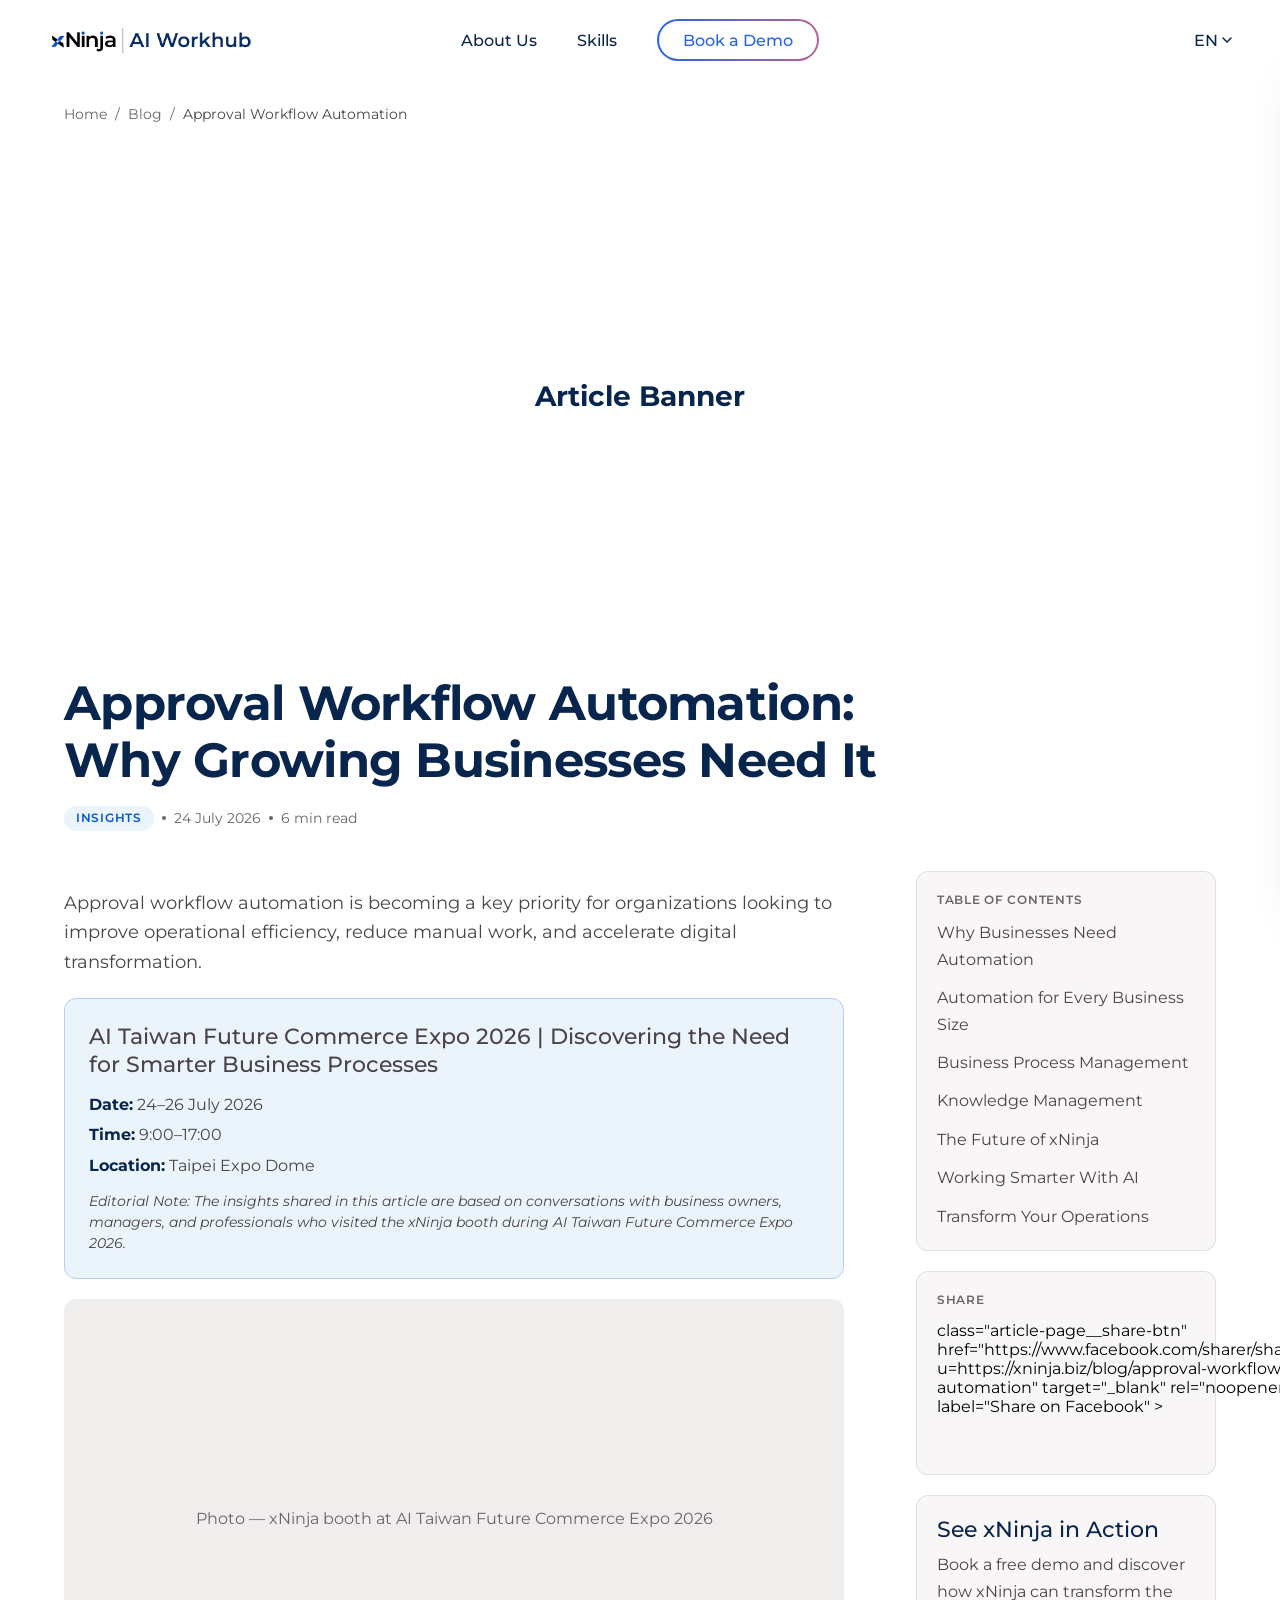
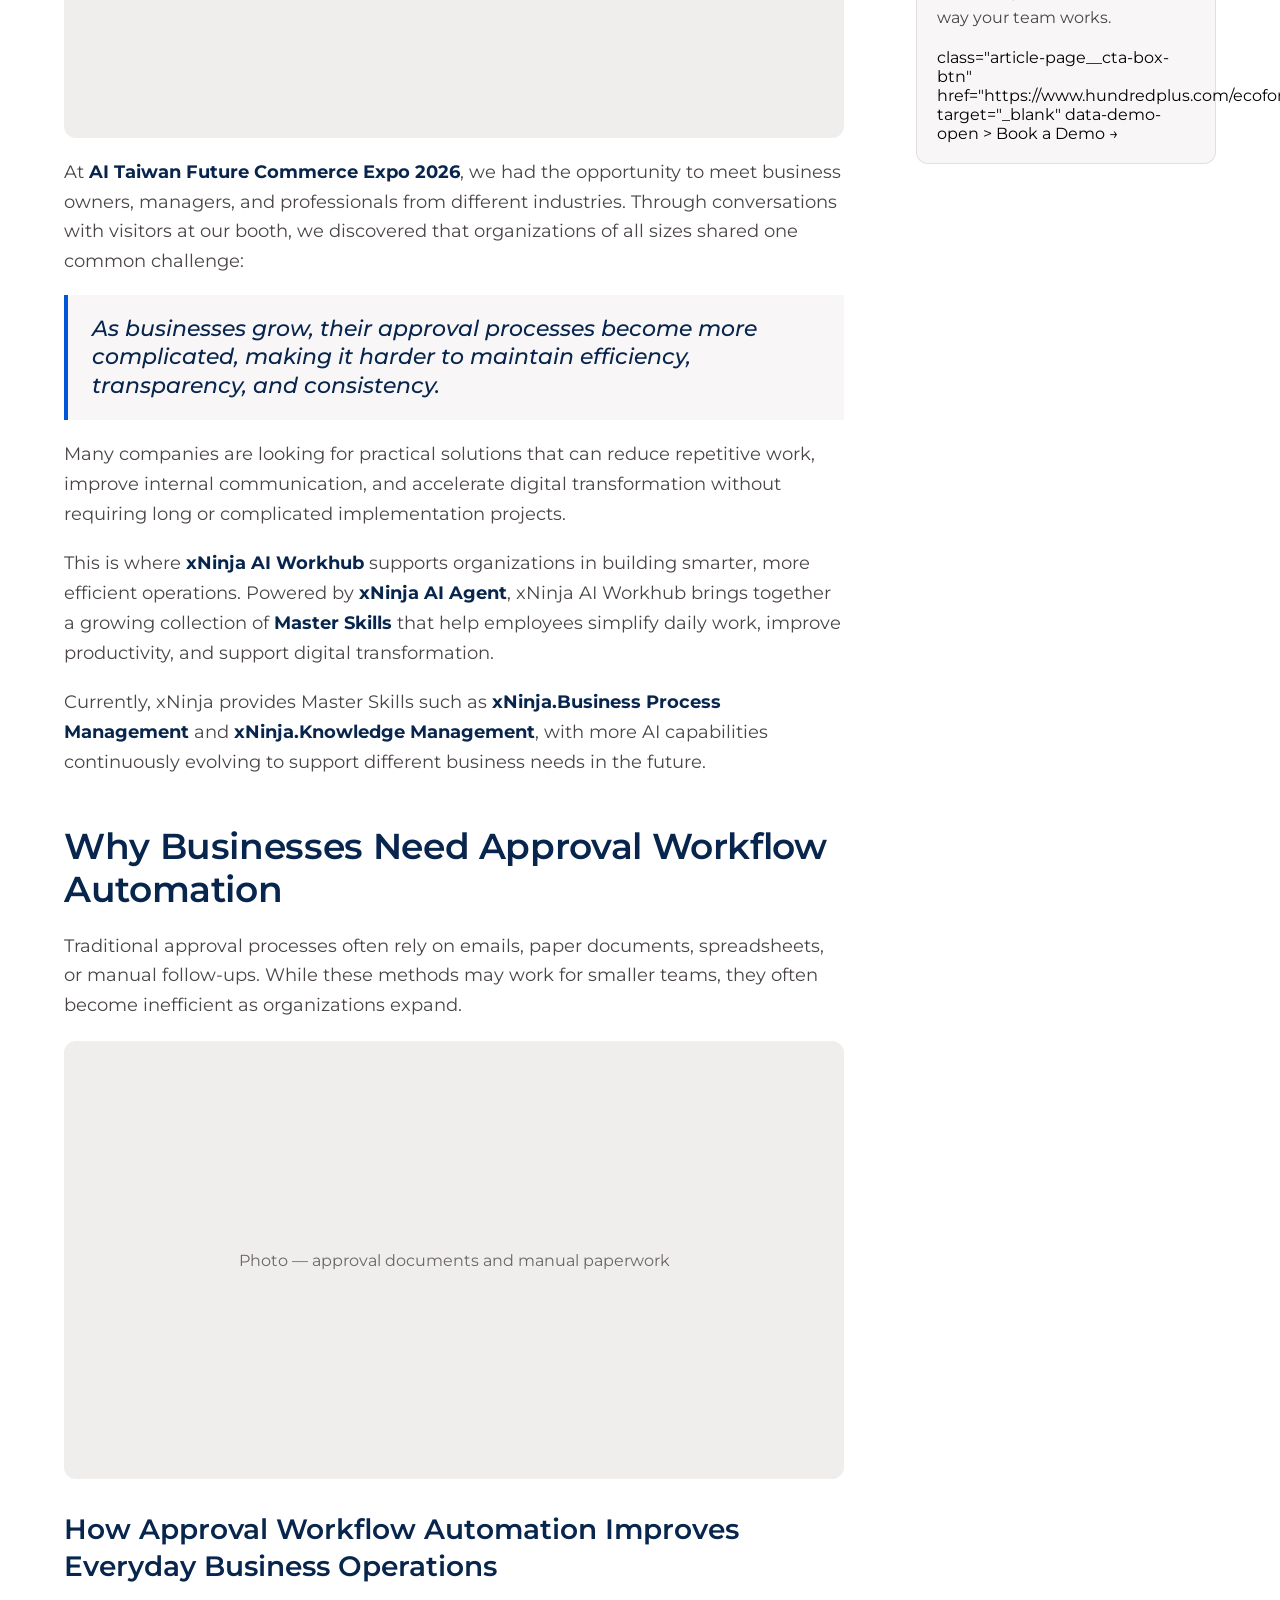
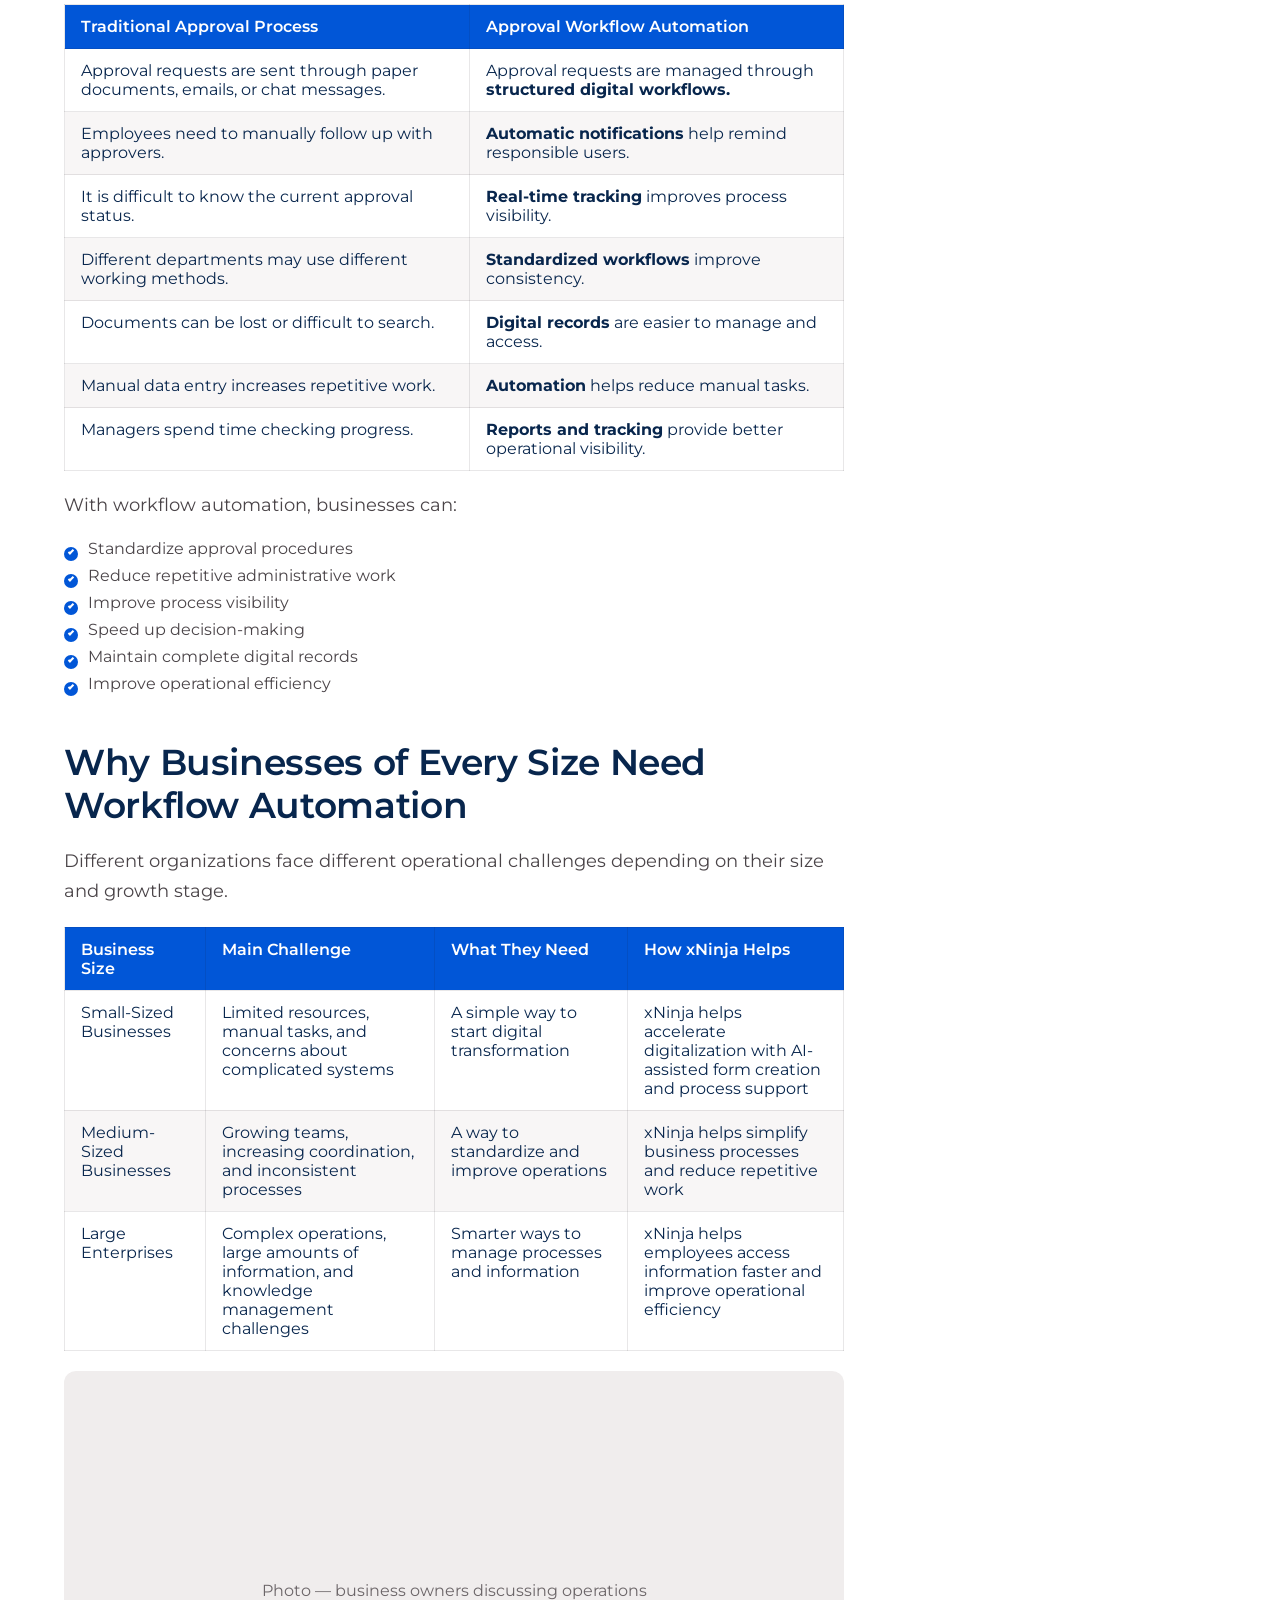
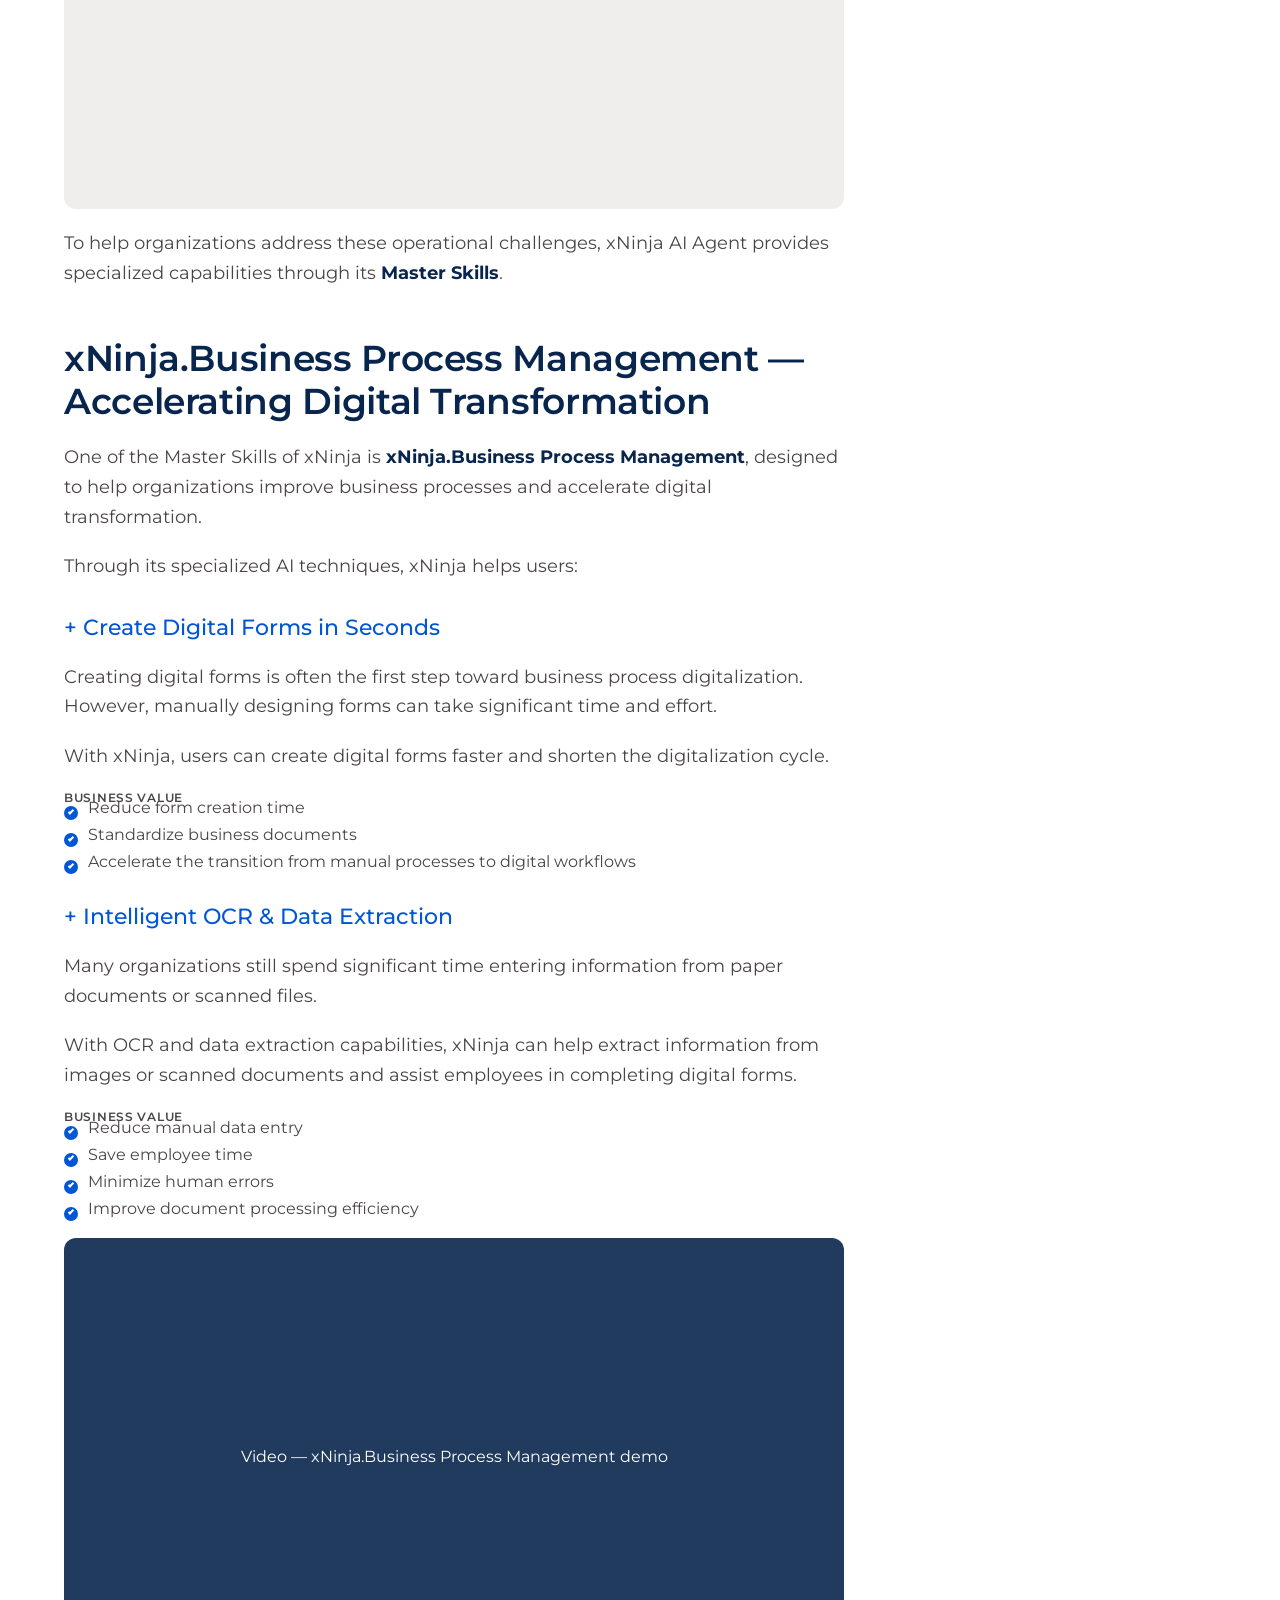
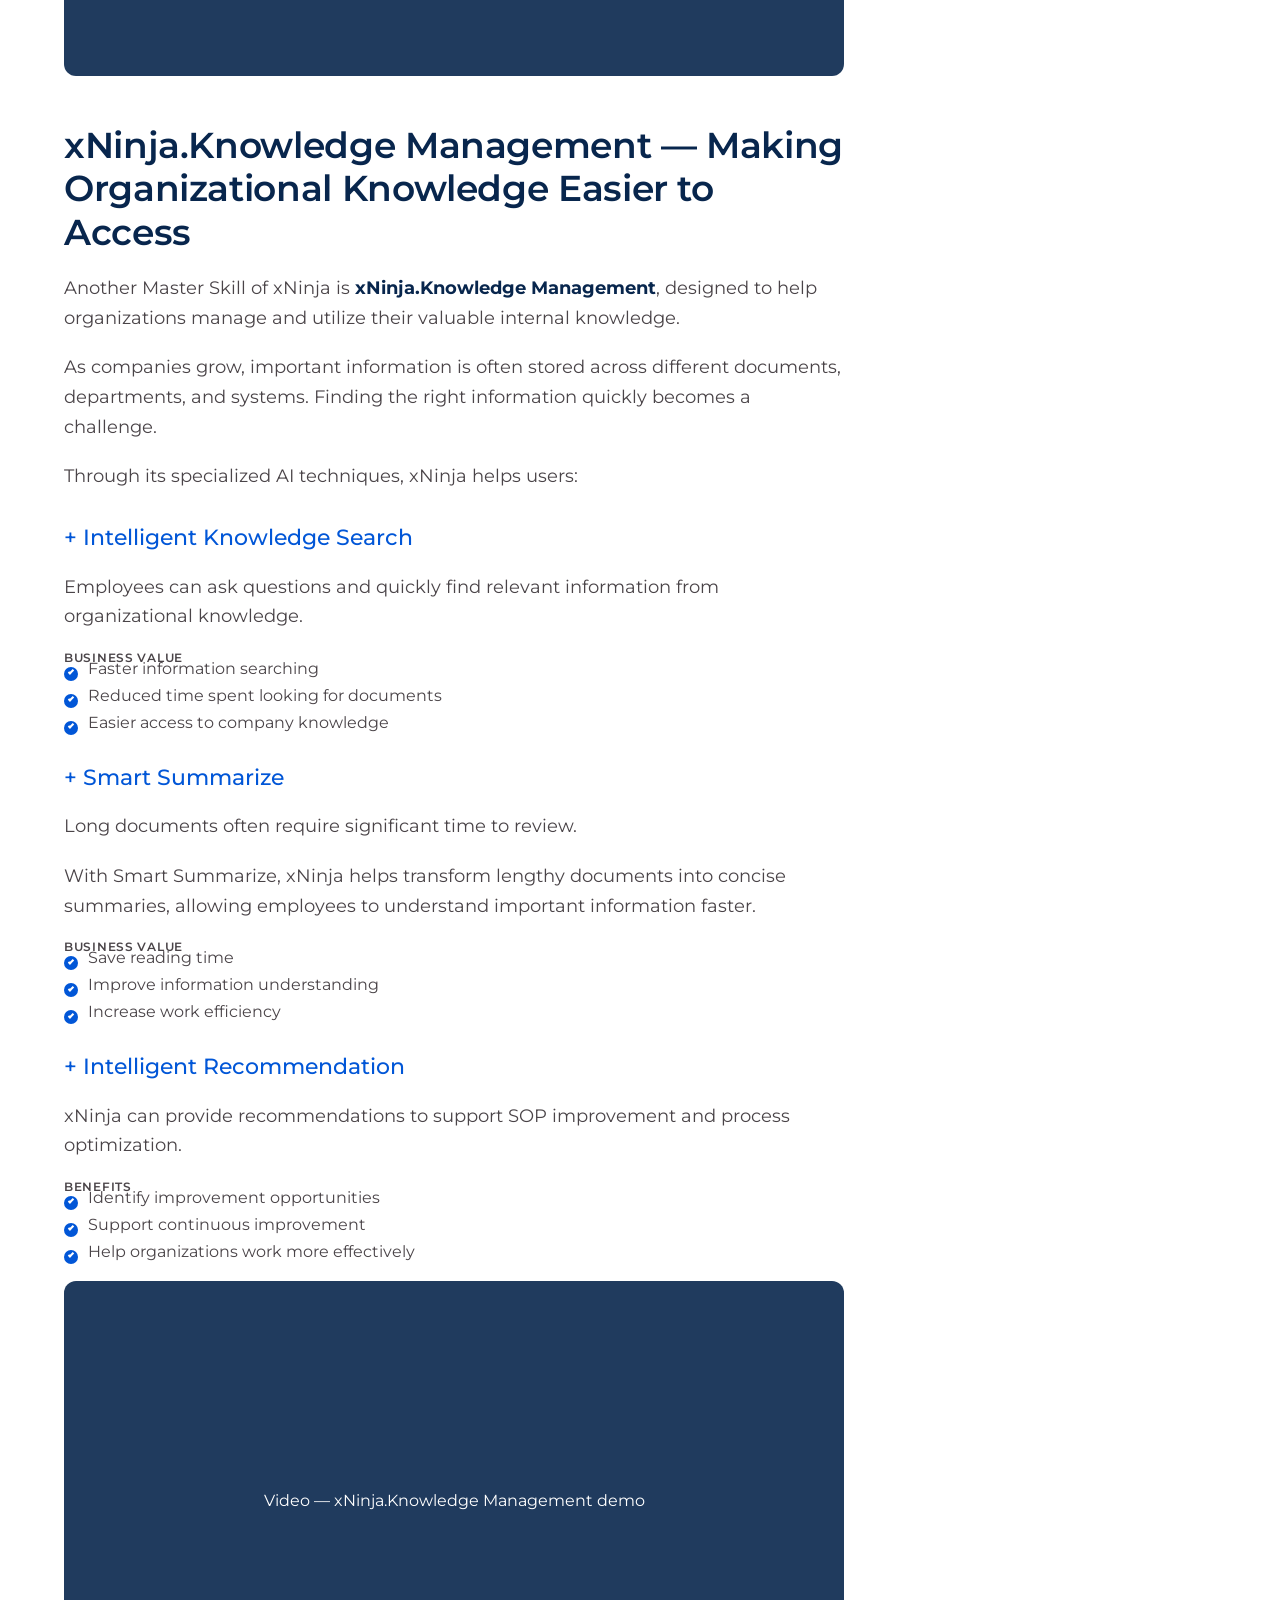
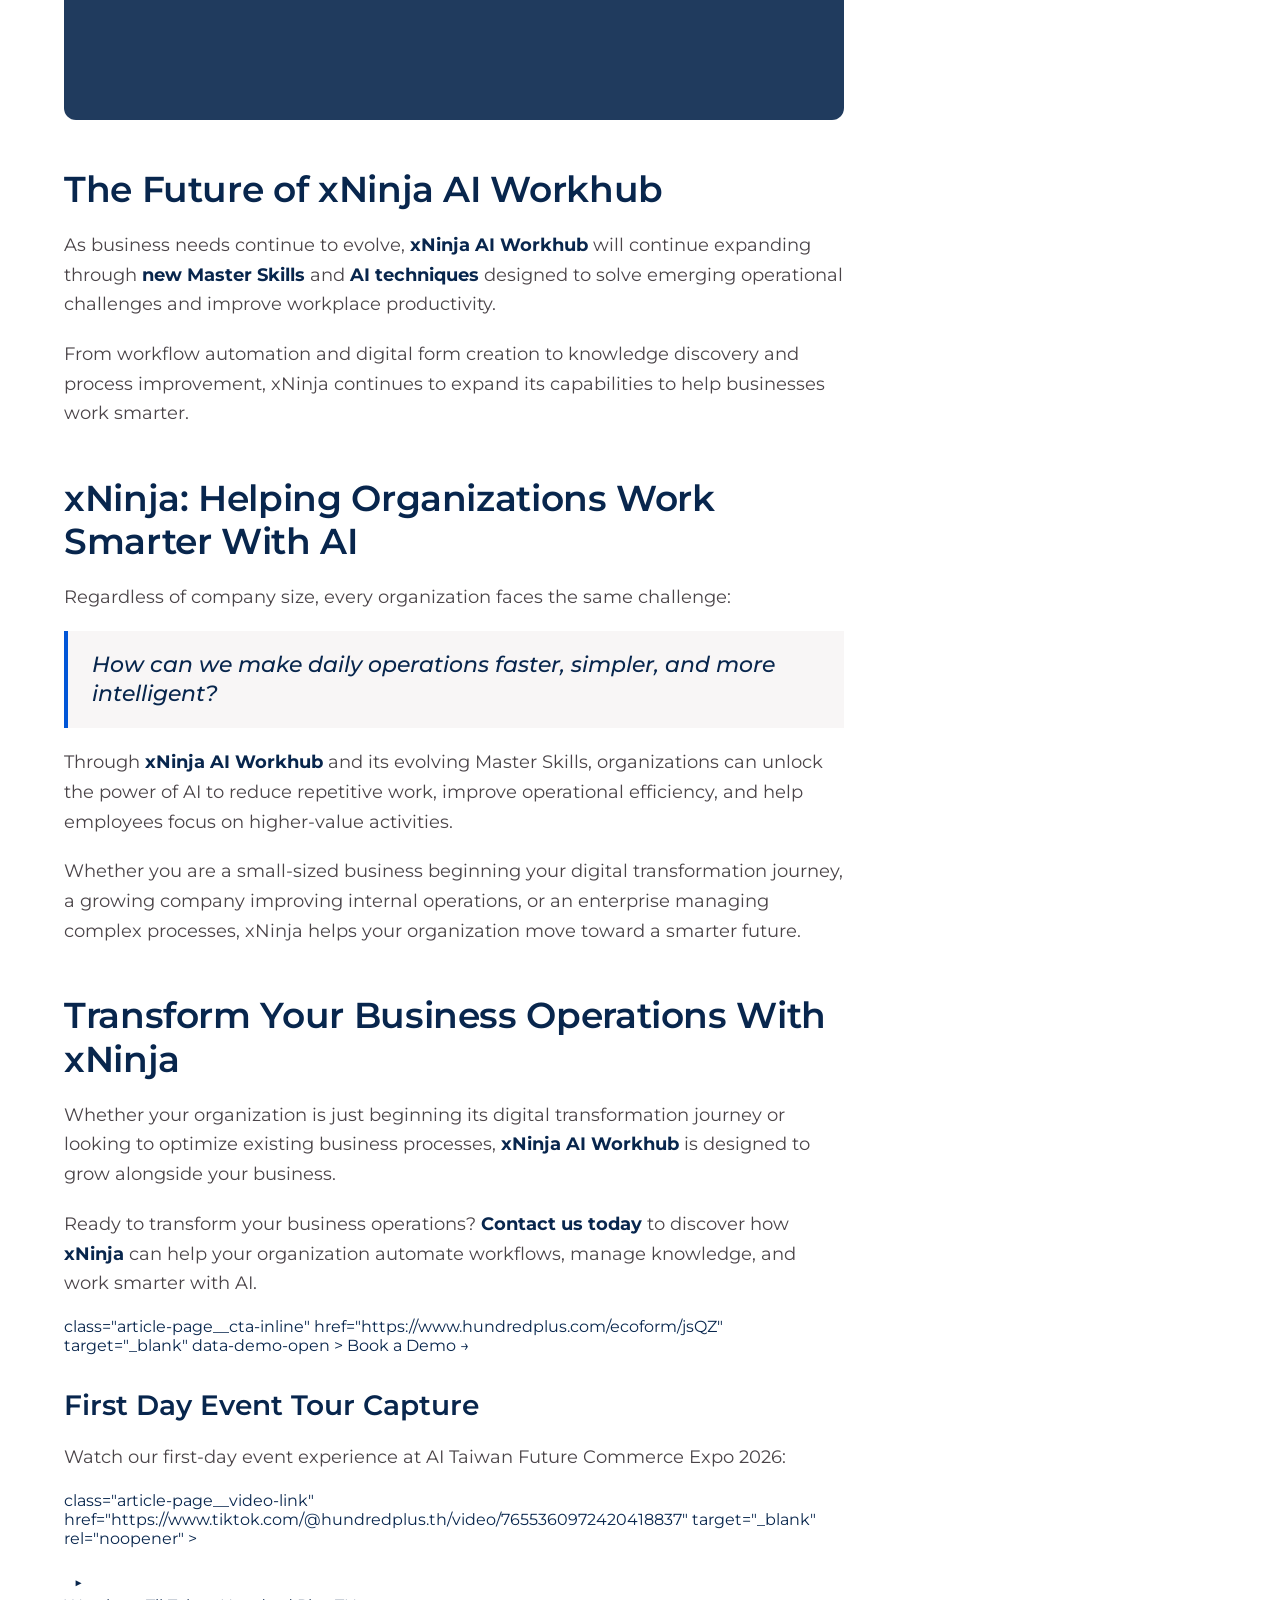
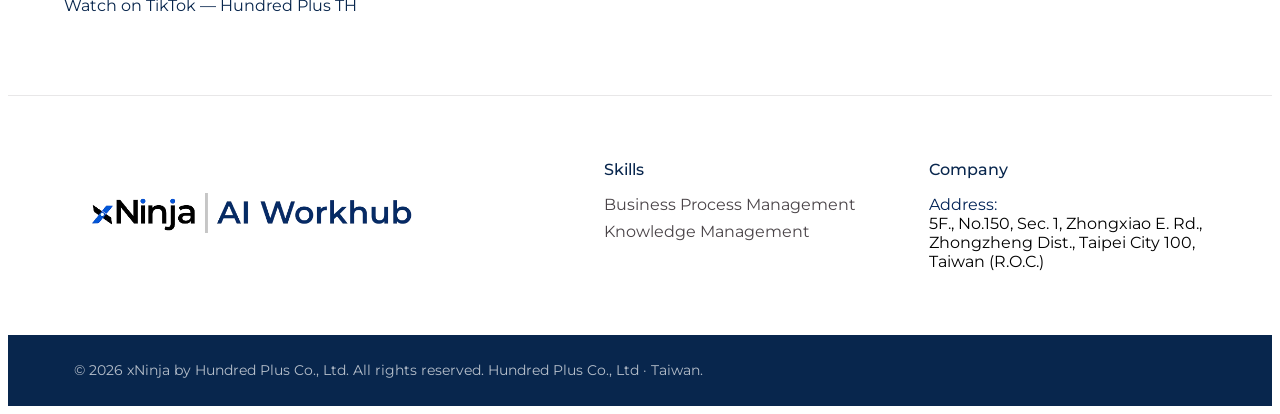
==== commit 1128cfa9: "test" ====
--- a/0907_article.html
+++ b/0907_article.html
@@ -14,11 +14,11 @@
       href="https://fonts.googleapis.com/css2?family=Montserrat:ital,wght@0,100..900;1,100..900&display=swap"
       rel="stylesheet"
     />
-    <link rel="stylesheet" href="css/tokens.css" />
-    <link rel="stylesheet" href="css/navbar.css" />
-    <link rel="stylesheet" href="css/fonts.css" />
-    <link rel="stylesheet" href="css/footer.css" />
-    <link rel="stylesheet" href="css/article-page.css" />
+    <link rel="stylesheet" href="../css/tokens.css" />
+    <link rel="stylesheet" href="../css/navbar.css" />
+    <link rel="stylesheet" href="../css/fonts.css" />
+    <link rel="stylesheet" href="../css/footer.css" />
+    <link rel="stylesheet" href="../css/article-page.css" />
   </head>
   <body>
     <div id="navbar-placeholder"></div>
--- a/css/article-page.css
+++ b/css/article-page.css
@@ -1,8 +1,10 @@
 /* ===== Article Page ===== */
 .article-page {
-  max-width: 1180px;
+  width: 100%;
+  max-width: 1200px;
   margin: 0 auto;
   padding: var(--space-8) var(--space-6) var(--space-20);
+  box-sizing: border-box;
 }
 
 /* Breadcrumb */
@@ -26,17 +28,23 @@
 
 /* Banner */
 .article-page__banner {
+  position: relative;
   display: grid;
   place-items: center;
   width: 100%;
   aspect-ratio: 21 / 9;
   border-radius: var(--radius-xl);
-  background: var(--color-surface-sunken);
   color: var(--color-ink);
   font-family: var(--font-en);
   font-weight: var(--weight-bold);
   font-size: var(--scale-xl);
   margin-bottom: var(--space-8);
+}
+.article-page__banner img {
+  width: 100%;
+  height: 100%;
+  object-fit: cover;
+  display: block;
 }
 
 /* Header */
@@ -144,6 +152,16 @@
   font-size: var(--scale-sm);
   text-align: center;
   padding: var(--space-4);
+}
+/* Photo / video placeholders — image sizing */
+.article-page__media-placeholder img {
+  width: 100%;
+  max-width: 800px;
+  height: auto;
+  margin-inline: auto;
+  border-radius: var(--radius-lg);
+  display: block;
+  object-fit: cover;
 }
 .article-page__media-placeholder--video {
   background: color-mix(in srgb, var(--color-ink) 90%, transparent);
@@ -367,16 +385,79 @@
   background: var(--color-blue-hover);
 }
 
-/* ===== Responsive ===== */
+/* ==========================================================================
+   Responsive
+   ========================================================================== */
+
 @media (max-width: 900px) {
+  .article-page {
+    padding: var(--space-6) var(--space-4) var(--space-16);
+  }
+
   .article-page__layout {
     grid-template-columns: 1fr;
-  }
+    gap: var(--space-8);
+  }
+
+  .article-page__content {
+    max-width: 100%;
+  }
+
   .article-page__aside {
     position: static;
+    top: auto;
     order: -1;
   }
-  .article-page__content {
+
+  .article-page__header {
     max-width: 100%;
   }
-}+  .article-page__media-placeholder img {
+    max-width: 600px;
+  }
+}
+
+@media (max-width: 640px) {
+  .article-page {
+    padding: var(--space-5) var(--space-3) var(--space-12);
+  }
+
+  .article-page__breadcrumb {
+    flex-wrap: wrap;
+    row-gap: var(--space-1);
+  }
+
+  .article-page__banner {
+    aspect-ratio: 4 / 3;
+    border-radius: var(--radius-lg);
+  }
+
+  .article-page__meta {
+    flex-wrap: wrap;
+    row-gap: var(--space-1);
+  }
+
+  .article-page__infobox,
+  .article-page__toc,
+  .article-page__share,
+  .article-page__cta-box {
+    padding: var(--space-4);
+  }
+
+  .article-page__table {
+    font-size: var(--scale-xs);
+  }
+  .article-page__table th,
+  .article-page__table td {
+    padding: var(--space-2) var(--space-3);
+  }
+
+  .article-page__cta-inline,
+  .article-page__video-link {
+    width: 100%;
+    justify-content: center;
+  }
+  .article-page__media-placeholder img {
+    max-width: 100%;
+  }
+}
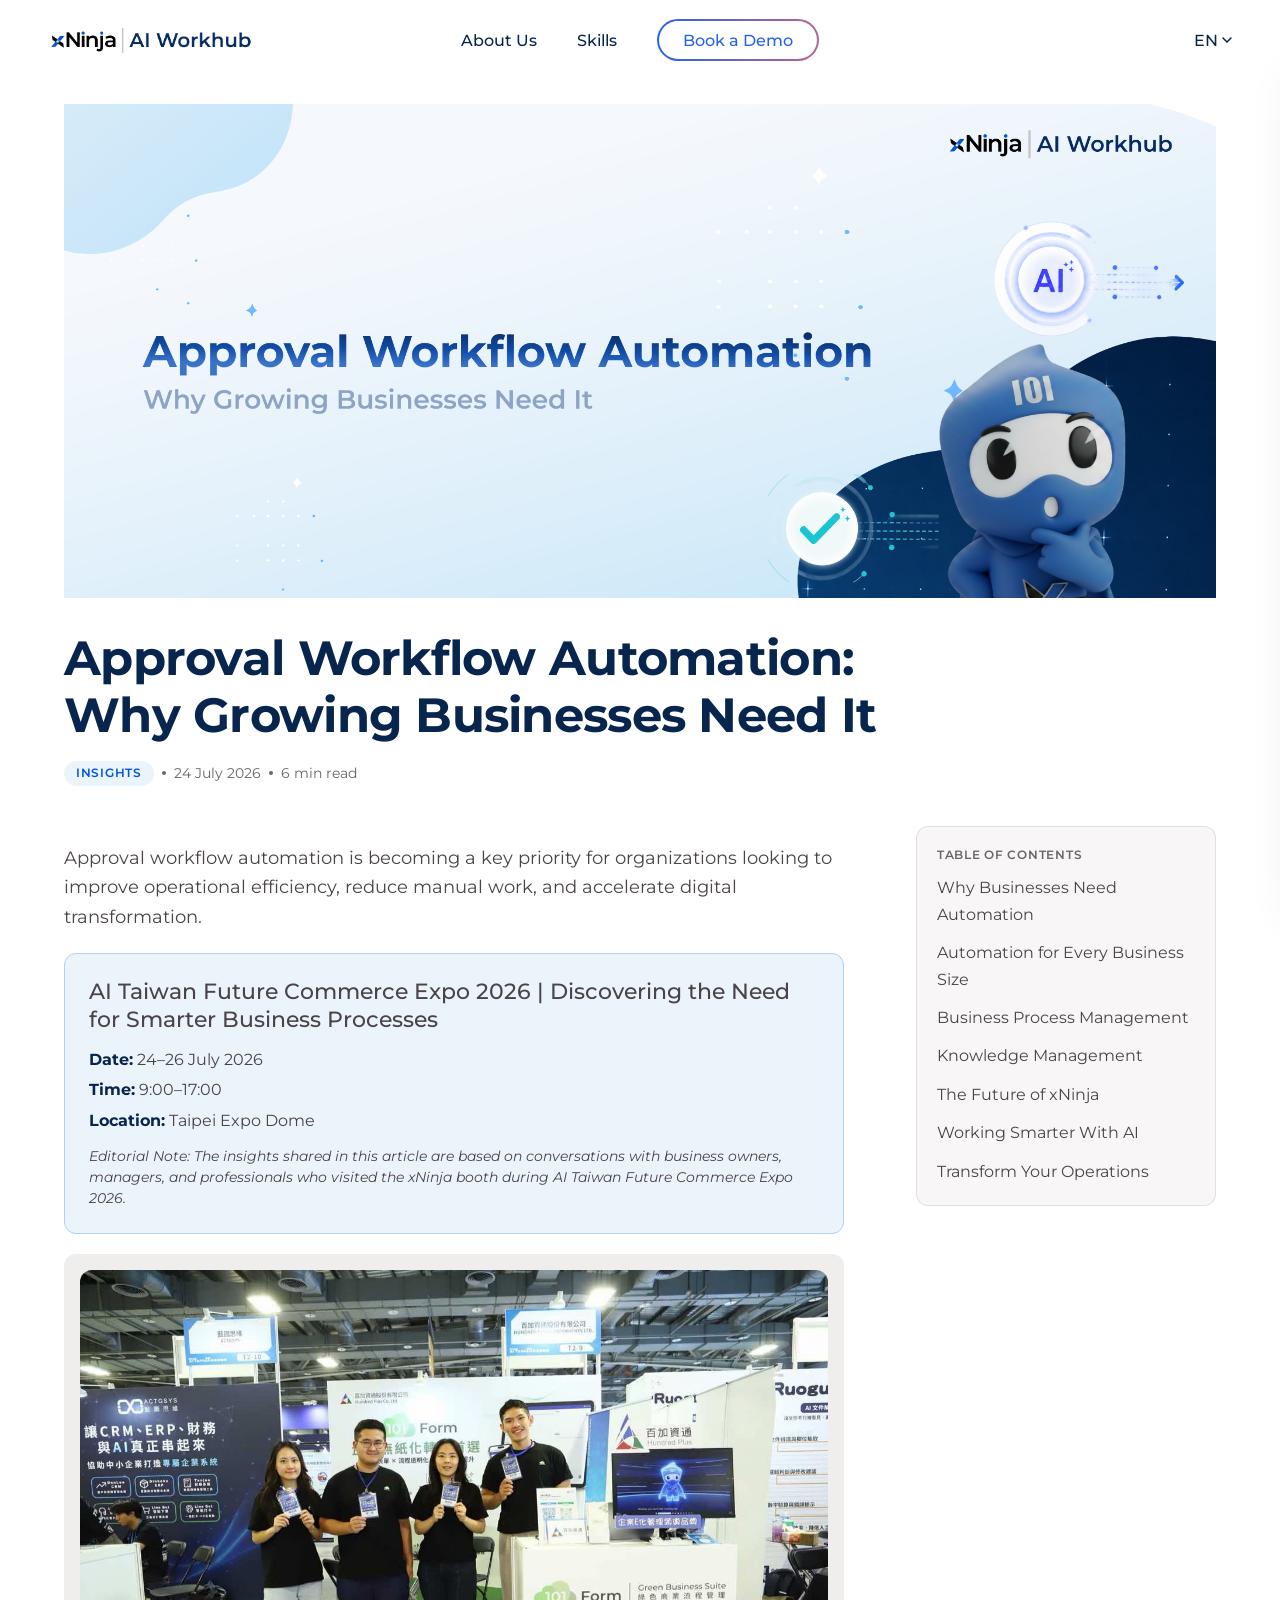
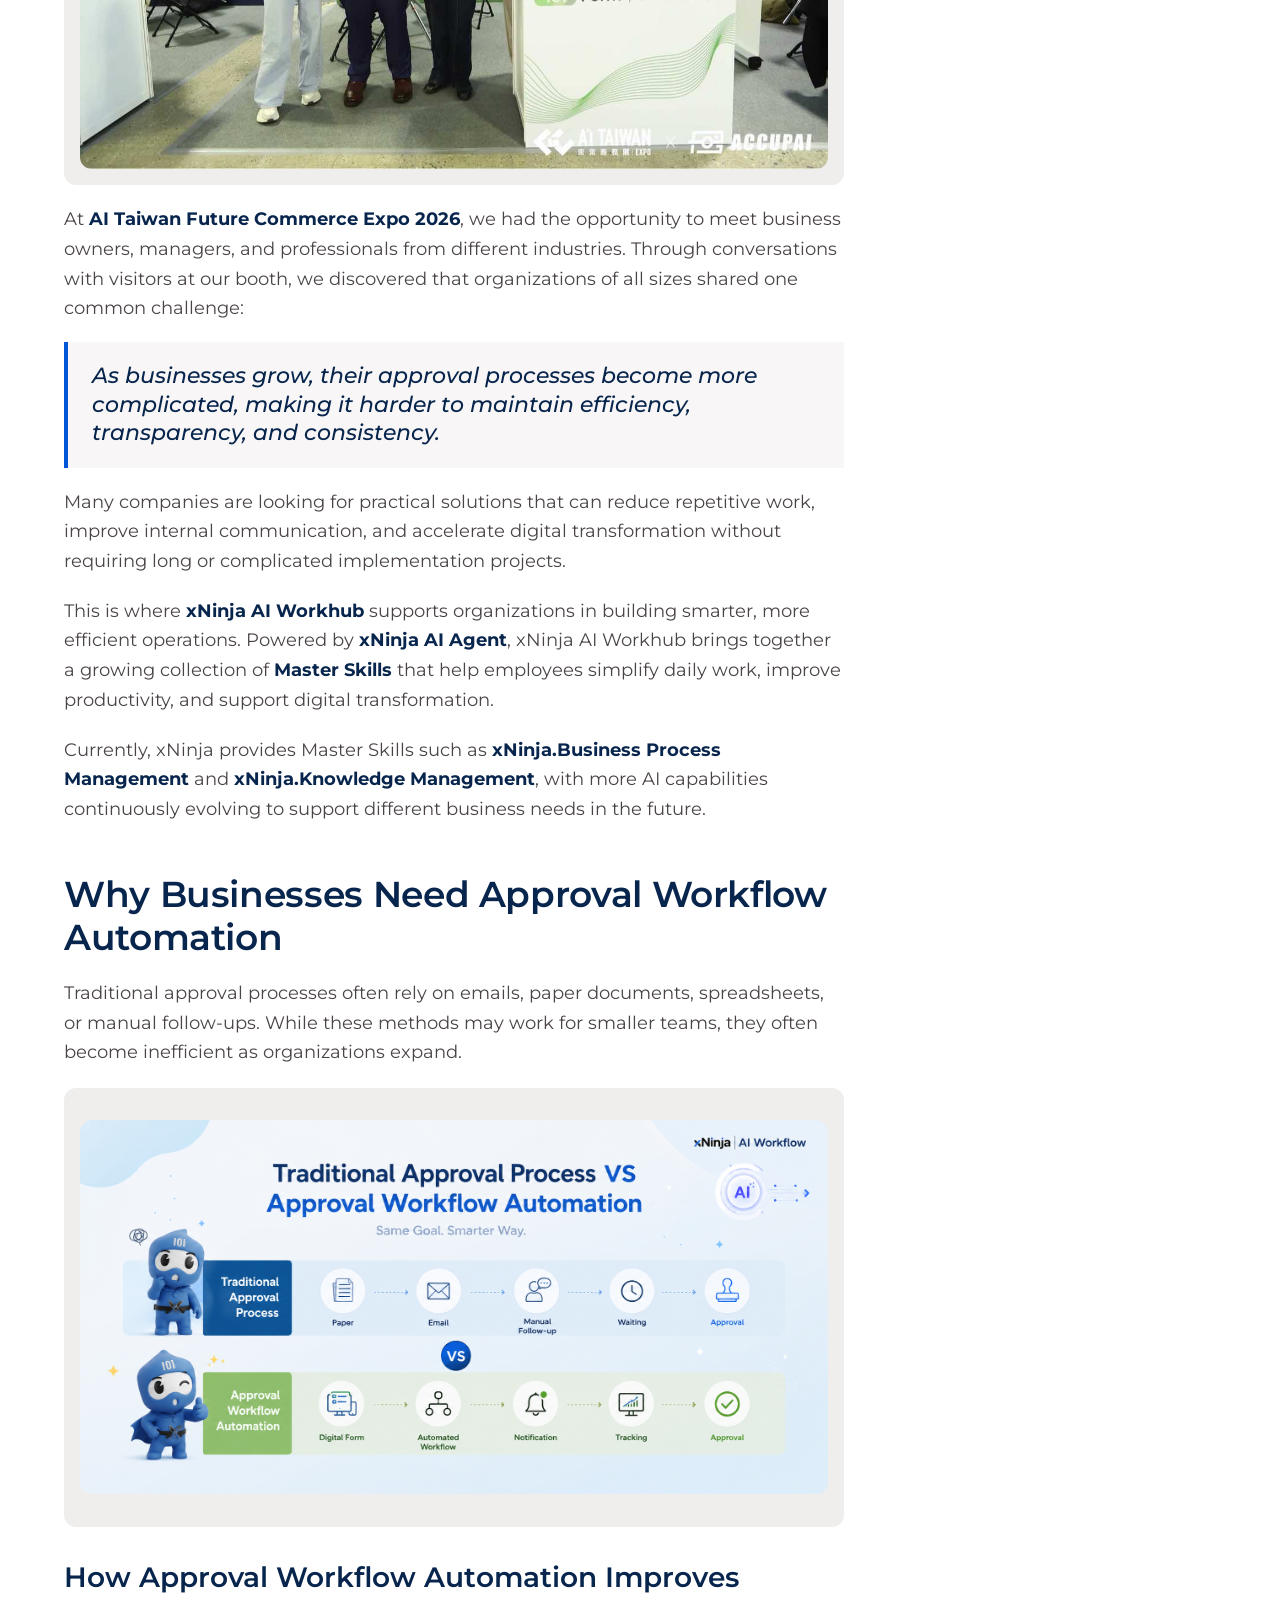
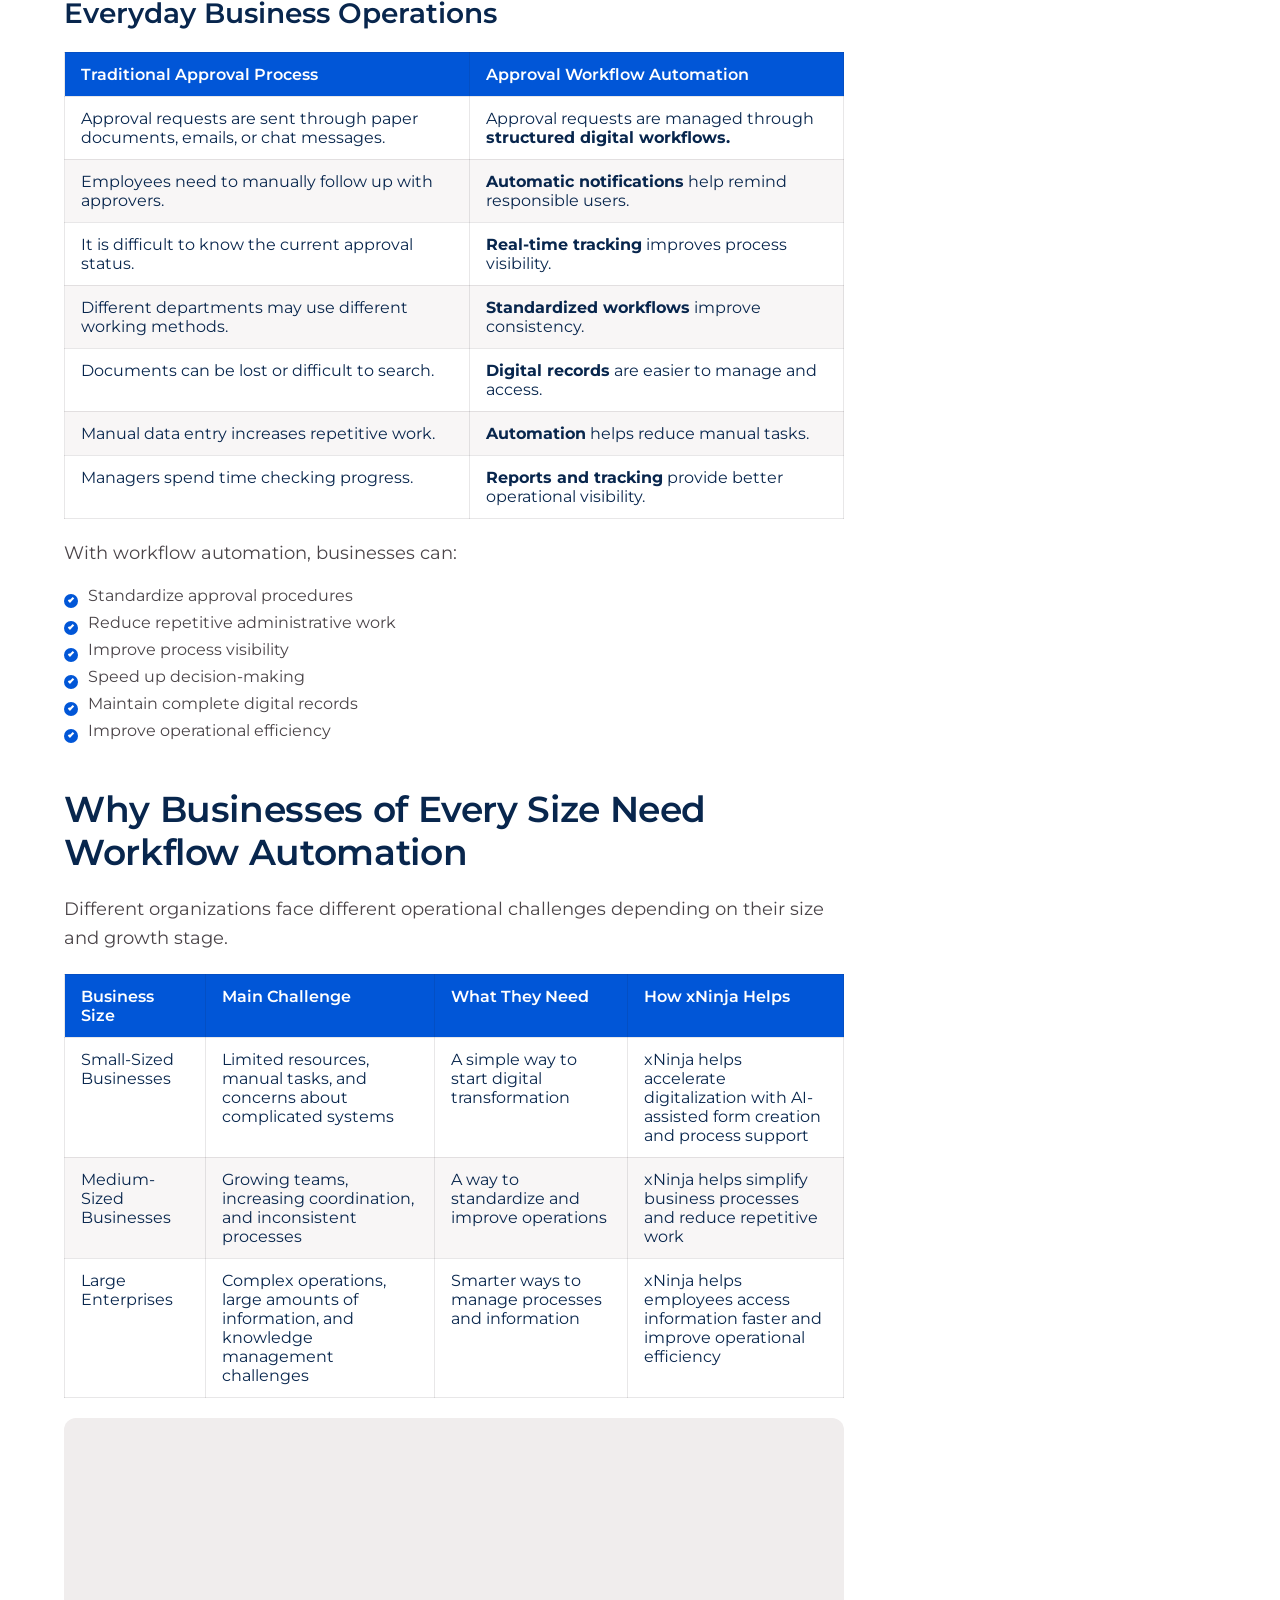
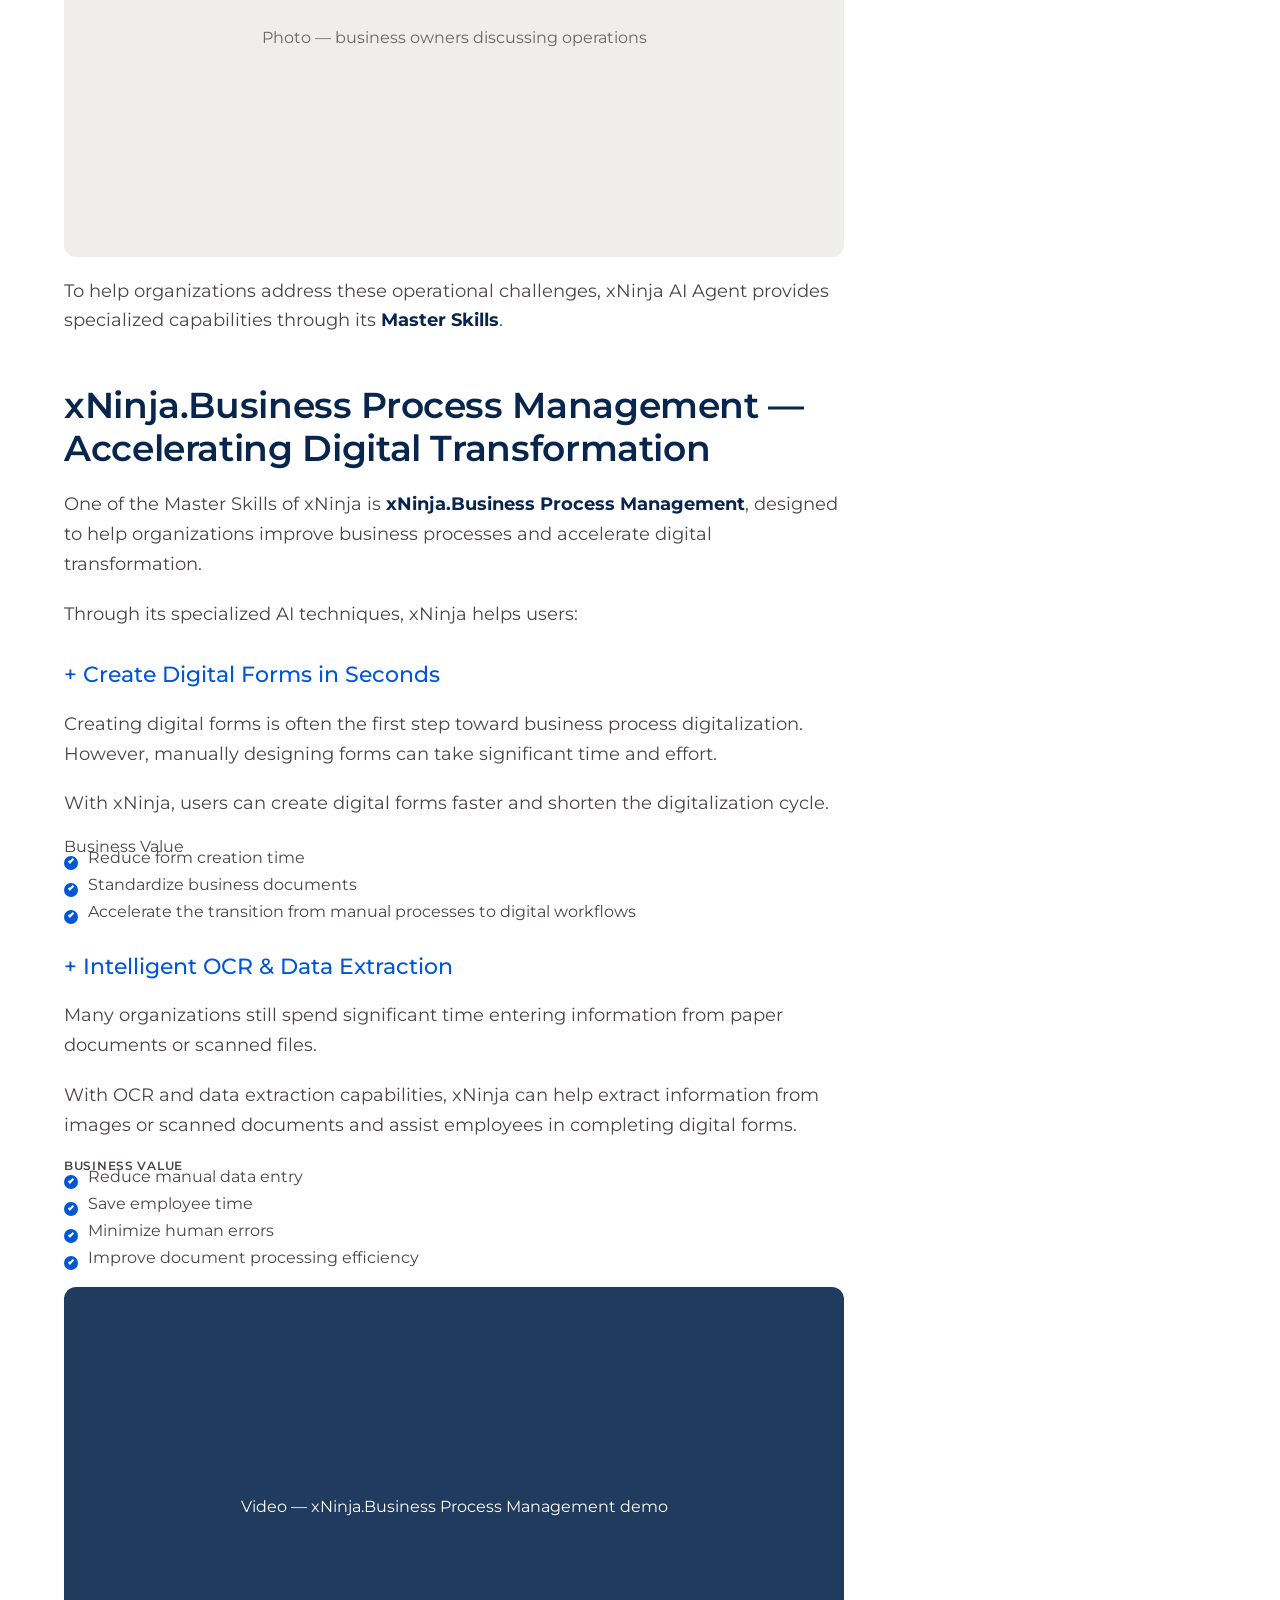
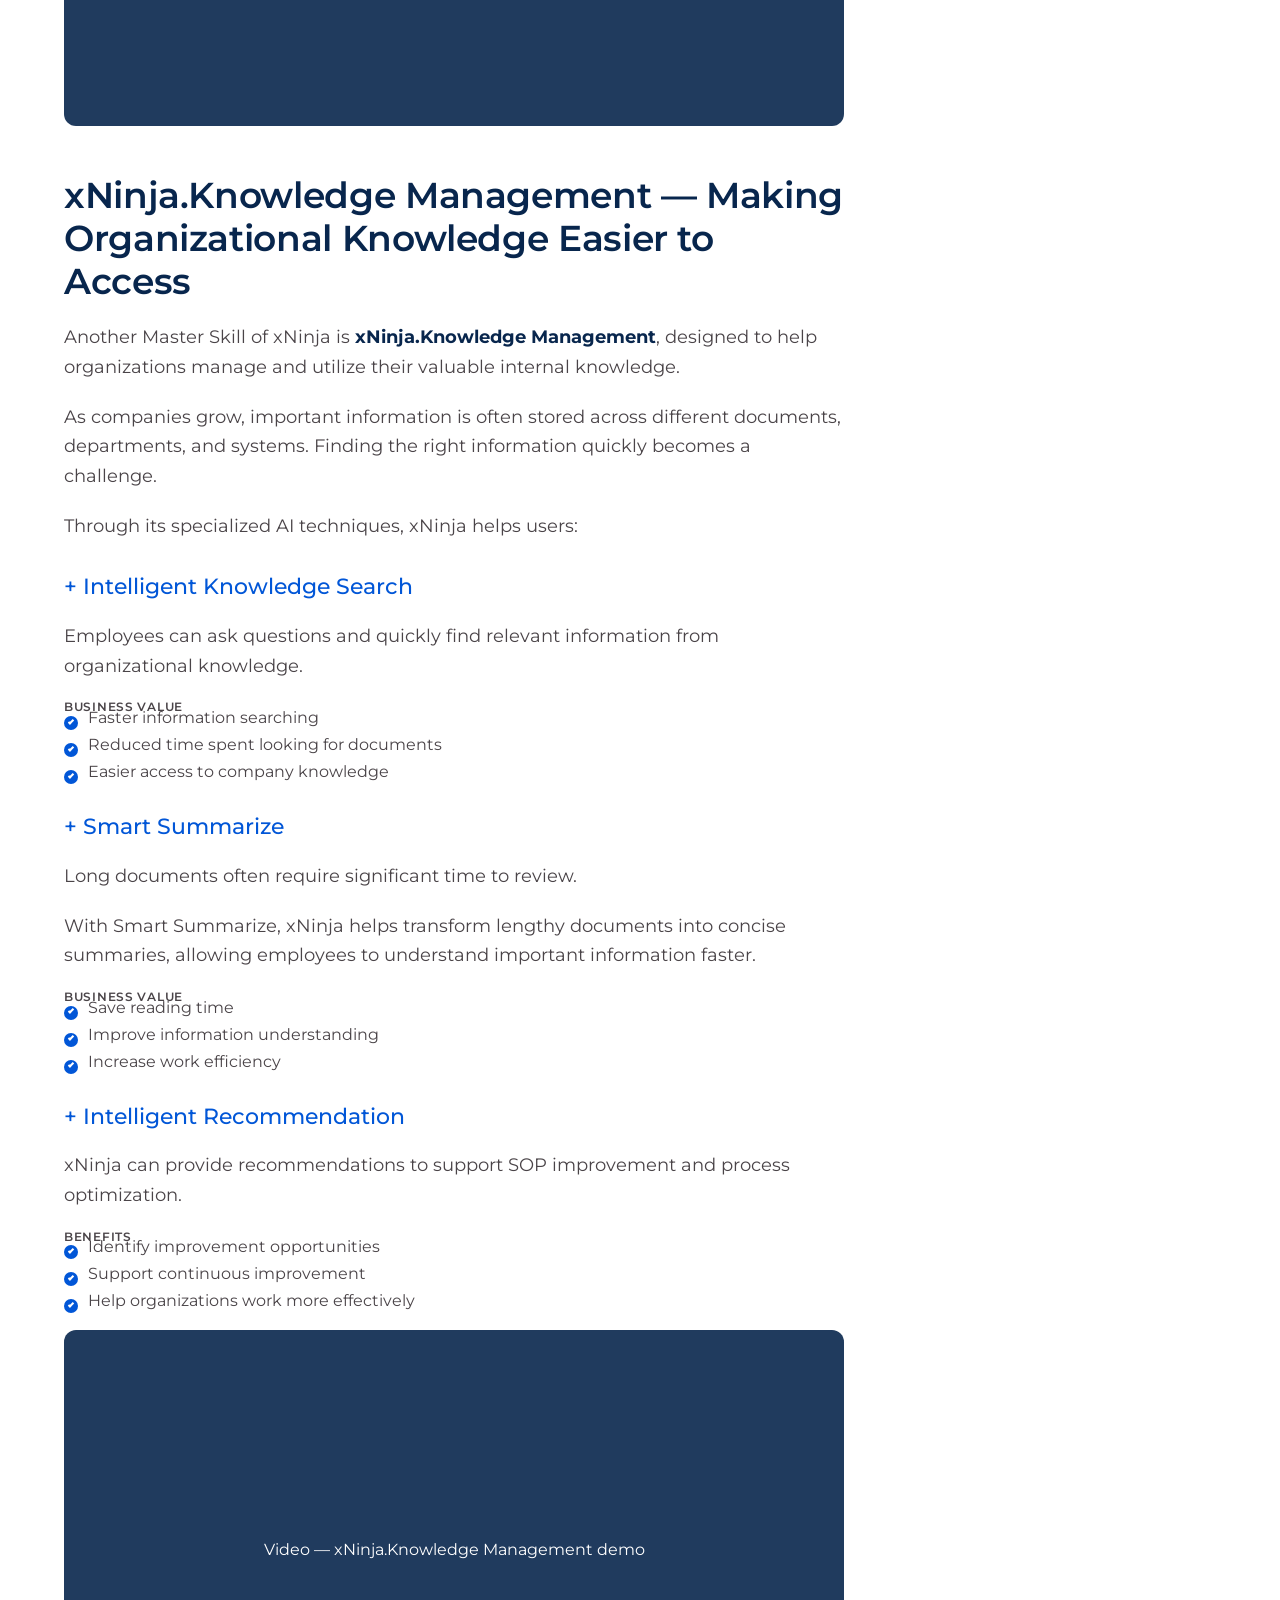
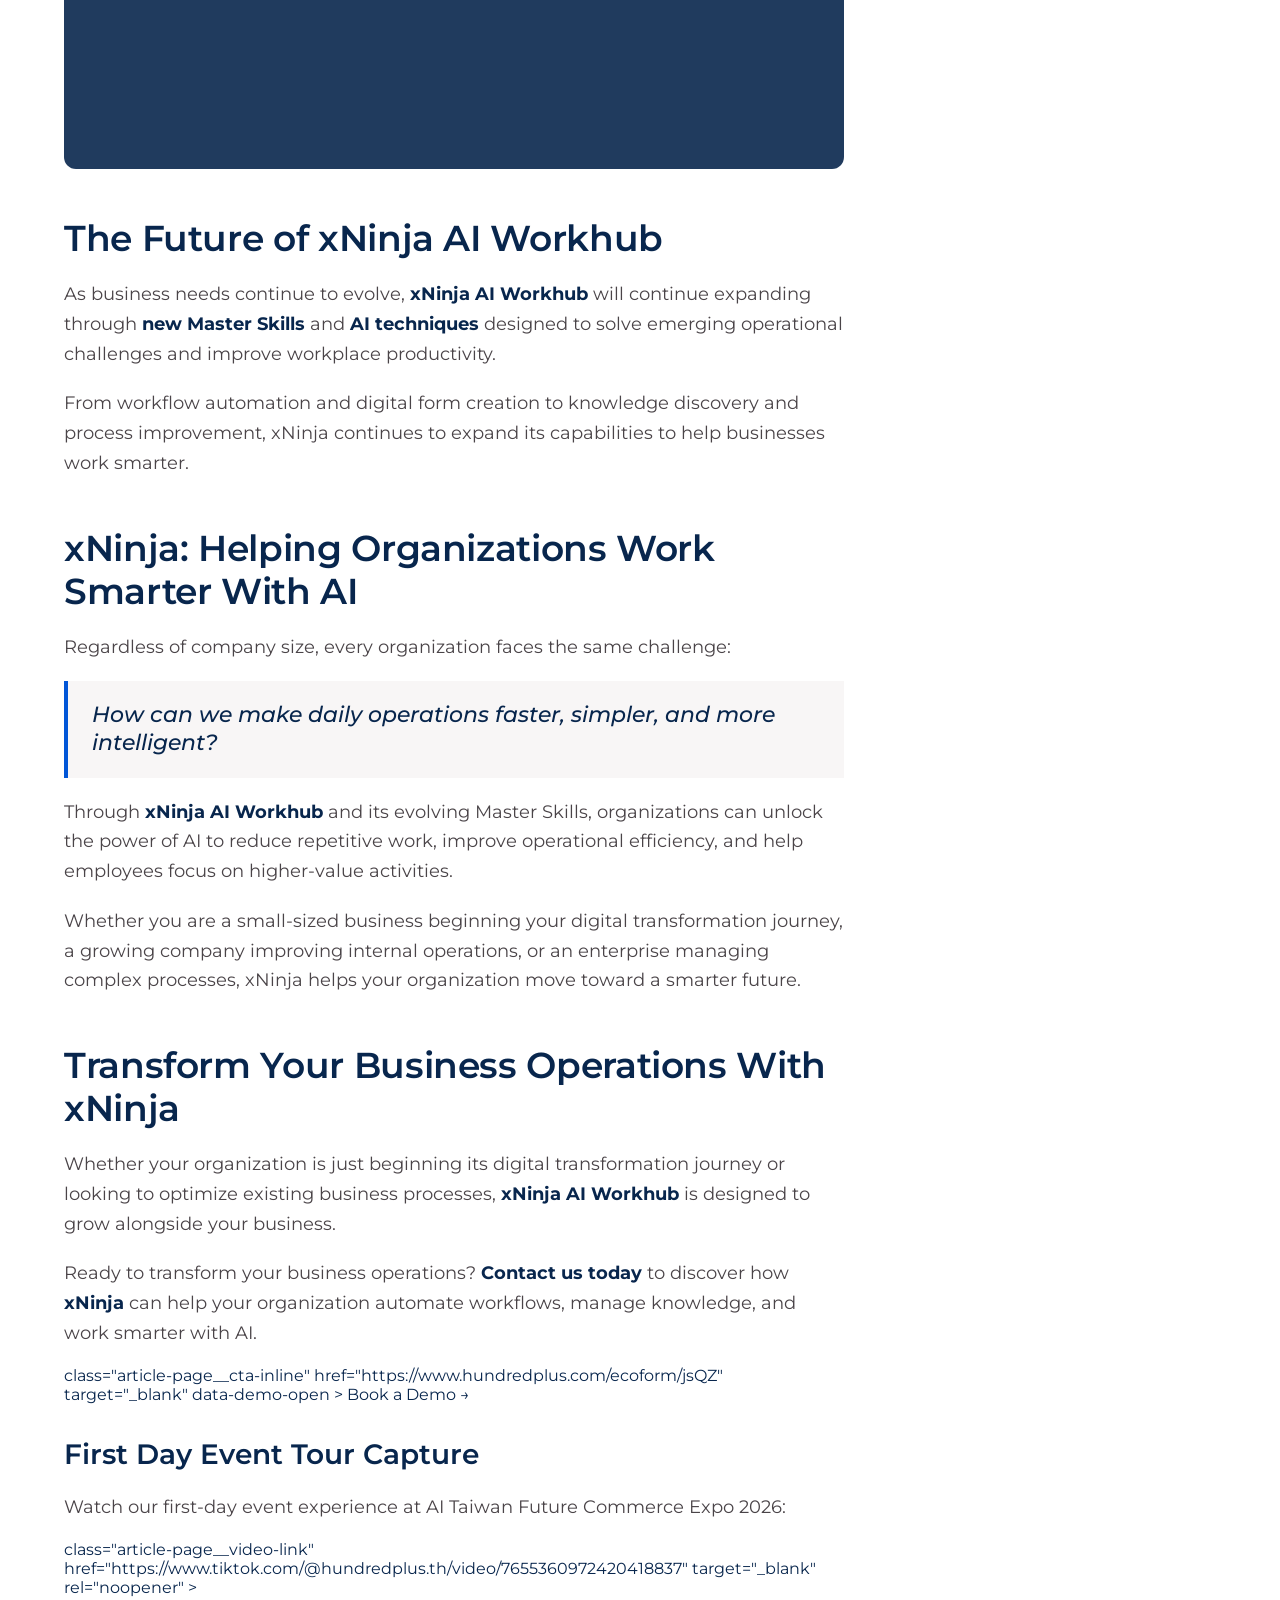
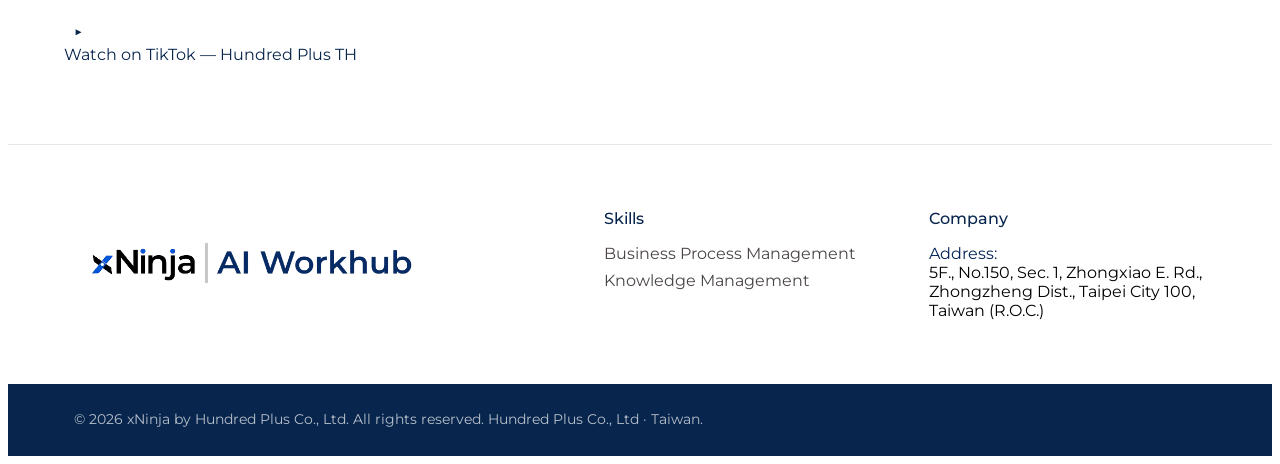
==== commit 828c35d3: "test" ====
--- a/0907_article.html
+++ b/0907_article.html
@@ -14,29 +14,20 @@
       href="https://fonts.googleapis.com/css2?family=Montserrat:ital,wght@0,100..900;1,100..900&display=swap"
       rel="stylesheet"
     />
-    <link rel="stylesheet" href="../css/tokens.css" />
-    <link rel="stylesheet" href="../css/navbar.css" />
-    <link rel="stylesheet" href="../css/fonts.css" />
-    <link rel="stylesheet" href="../css/footer.css" />
-    <link rel="stylesheet" href="../css/article-page.css" />
+    <link rel="stylesheet" href="css/tokens.css" />
+    <link rel="stylesheet" href="css/navbar.css" />
+    <link rel="stylesheet" href="css/fonts.css" />
+    <link rel="stylesheet" href="css/footer.css" />
+    <link rel="stylesheet" href="css/article-page.css" />
   </head>
   <body>
     <div id="navbar-placeholder"></div>
 
     <main class="article-page">
-      <!-- Breadcrumb -->
-      <nav class="article-page__breadcrumb text-caption" aria-label="Breadcrumb">
-        <a href="index.html">Home</a>
-        <span aria-hidden="true">/</span>
-        <a href="blog.html">Blog</a>
-        <span aria-hidden="true">/</span>
-        <span aria-current="page">Approval Workflow Automation</span>
-      </nav>
 
       <!-- Banner -->
       <div class="article-page__banner">
-        <!-- Replace with real banner image: assets/images/blog/approval-workflow-banner.jpg -->
-        <span>Article Banner</span>
+     <img src="assets/images/approvalWorkflow-banner.png" alt="Approval workflow automation banner">
       </div>
 
       <!-- Title + meta -->
@@ -82,7 +73,7 @@
           </div>
 
           <div class="article-page__media-placeholder">
-            <span>Photo — xNinja booth at AI Taiwan Future Commerce Expo 2026</span>
+            <img src="assets/images/xNinja_AI_Expo26.jpg" alt="xNinja booth at AI Taiwan Future Commerce Expo 2026">
           </div>
 
           <p class="text-body-lg">
@@ -135,7 +126,7 @@
           </p>
 
           <div class="article-page__media-placeholder">
-            <span>Photo — approval documents and manual paperwork</span>
+               <img src="assets/images/approvalVsManual.png" alt="xNinja booth at AI Taiwan Future Commerce Expo 2026">
           </div>
 
           <h3 class="text-h3">
@@ -269,7 +260,7 @@
             With xNinja, users can create digital forms faster and shorten
             the digitalization cycle.
           </p>
-          <p class="article-page__value-label text-label">Business Value</p>
+          <p class="article-page__value-label">Business Value</p>
           <ul class="article-page__checklist">
             <li>Reduce form creation time</li>
             <li>Standardize business documents</li>
@@ -457,7 +448,7 @@
             </ul>
           </nav>
 
-          <div class="article-page__share">
+          <!-- <div class="article-page__share">
             <p class="text-label article-page__toc-label">Share</p>
             <div class="article-page__share-row">
               
@@ -494,24 +485,18 @@
                 </svg>
               </button>
             </div>
-          </div>
-
-          <div class="article-page__cta-box">
+          </div> -->
+
+          <!-- <div class="article-page__cta-box">
             <p class="text-h4">See xNinja in Action</p>
             <p class="text-body">
               Book a free demo and discover how xNinja can transform the way
               your team works.
-            </p>
-            
-              class="article-page__cta-box-btn"
-              href="https://www.hundredplus.com/ecoform/jsQZ"
-              target="_blank"
-              data-demo-open
-            >
+      
               <span>Book a Demo</span>
               <span aria-hidden="true">→</span>
             </a>
-          </div>
+          </div> -->
         </aside>
       </div>
     </main>
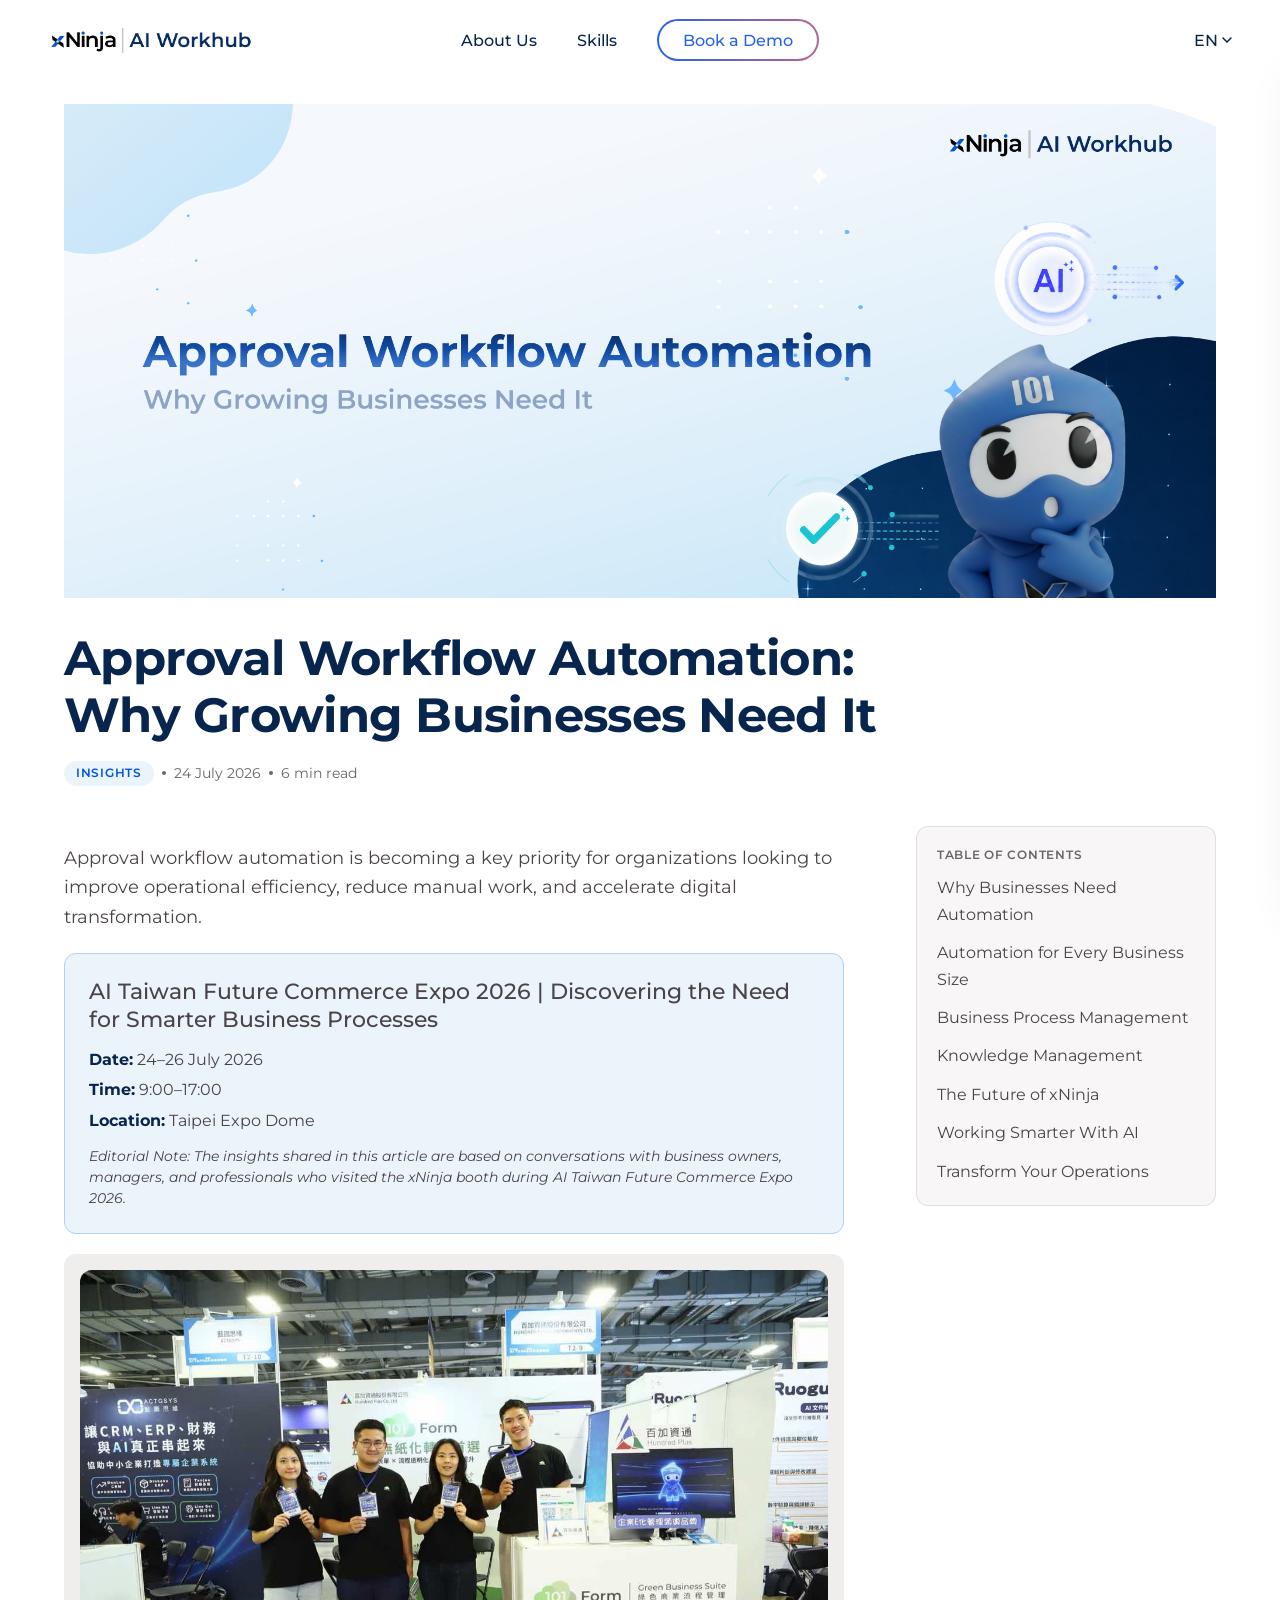
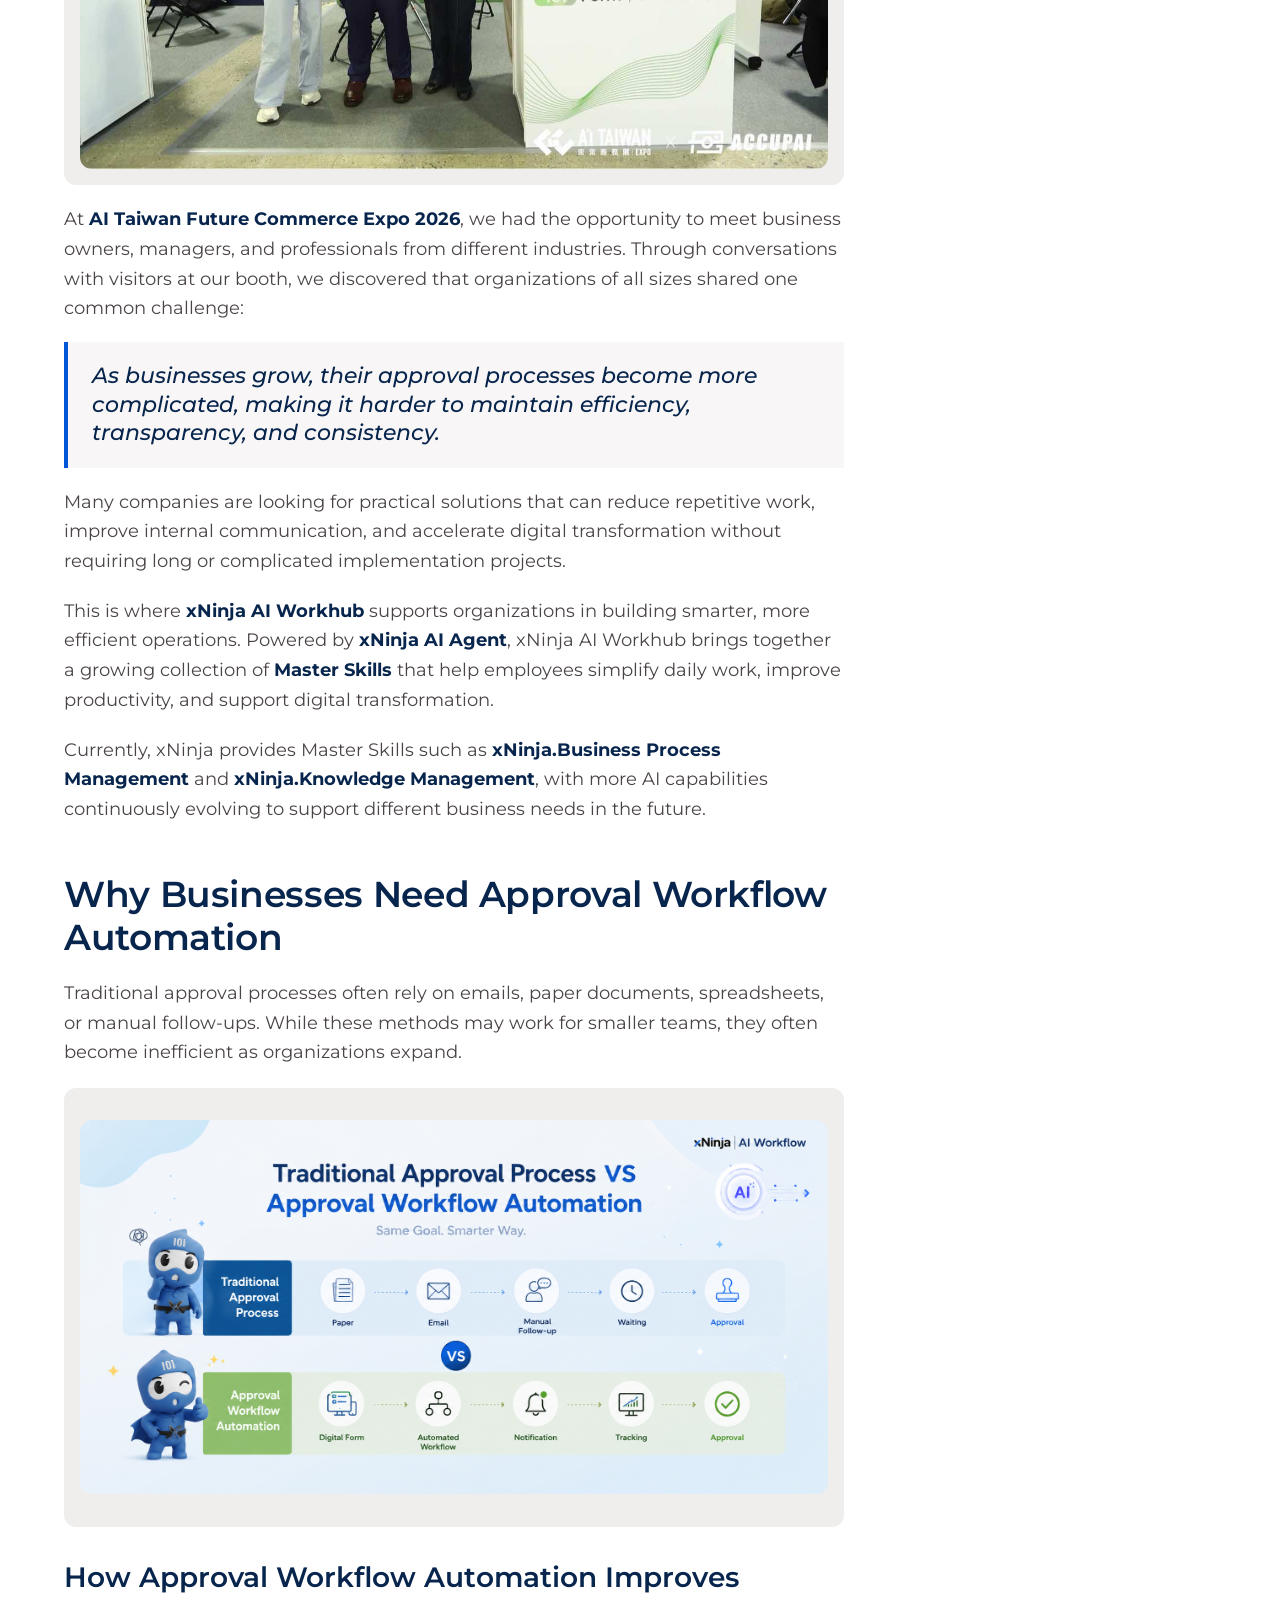
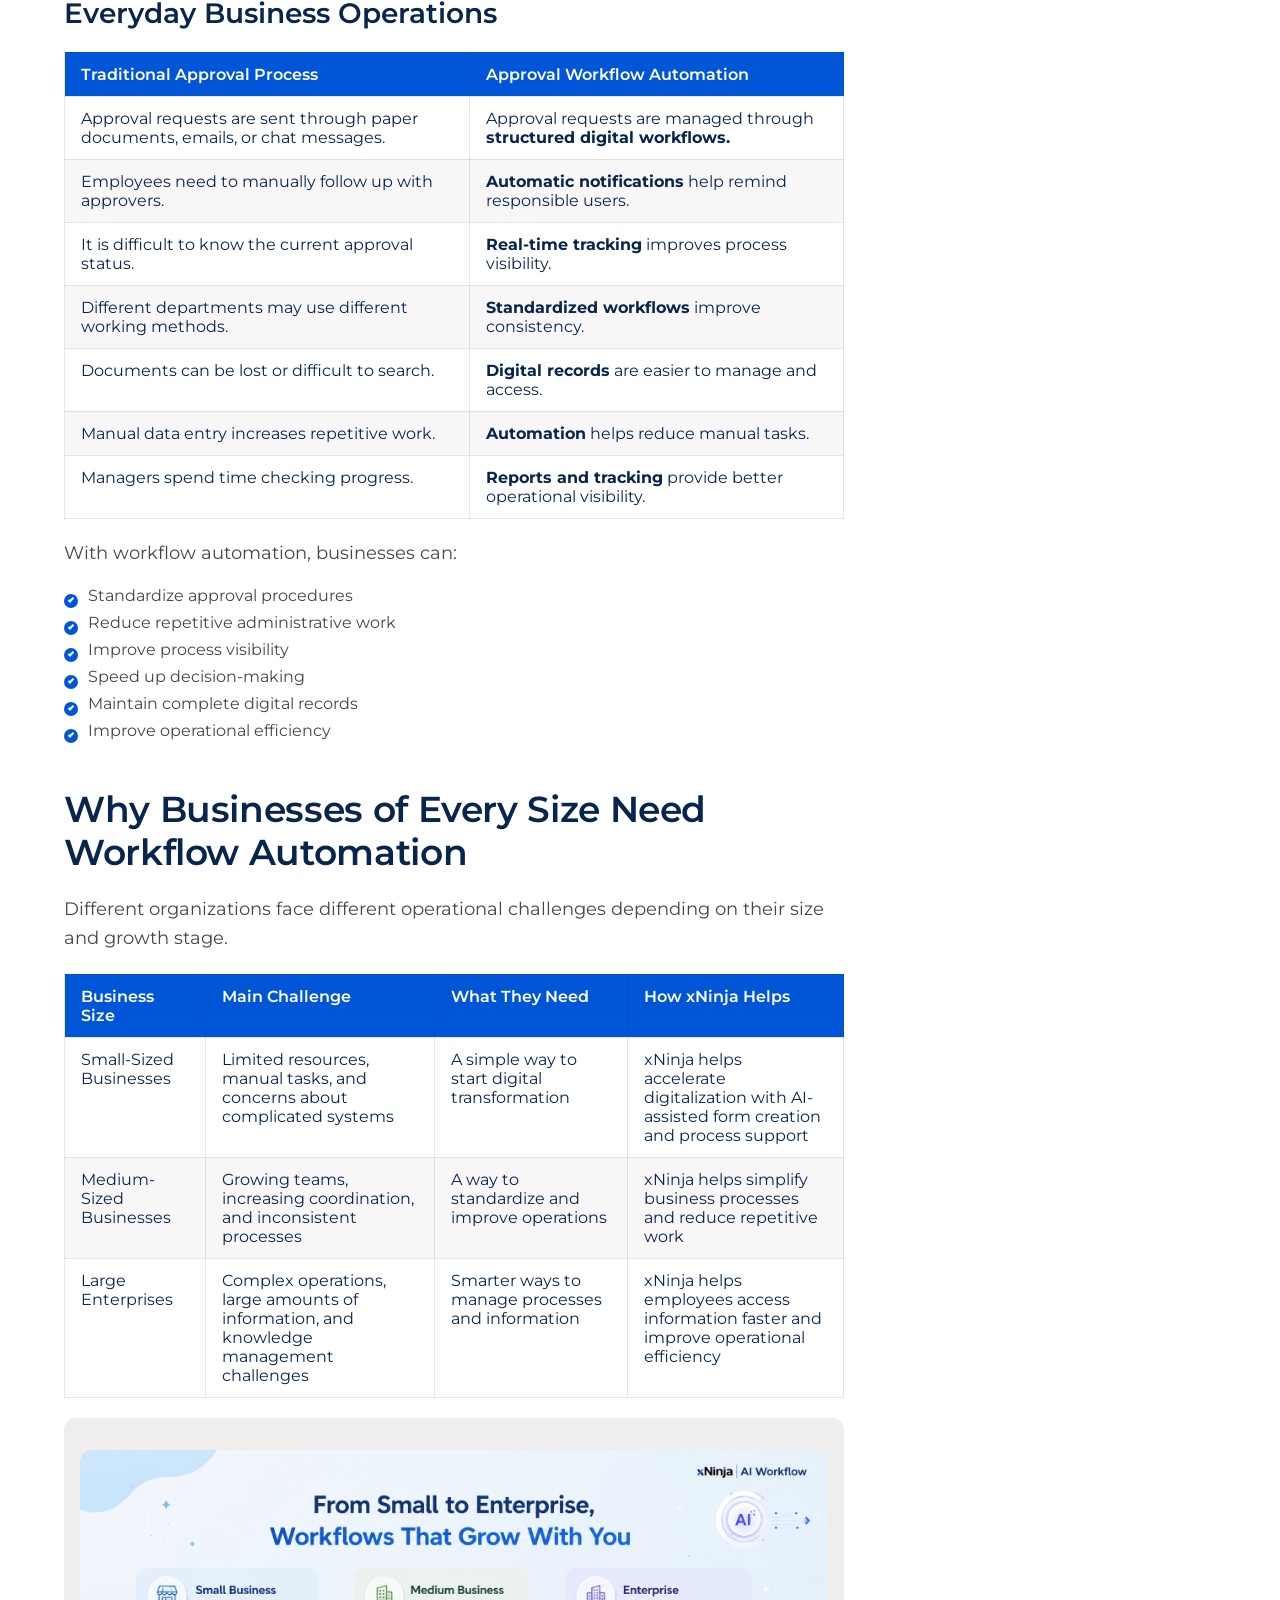
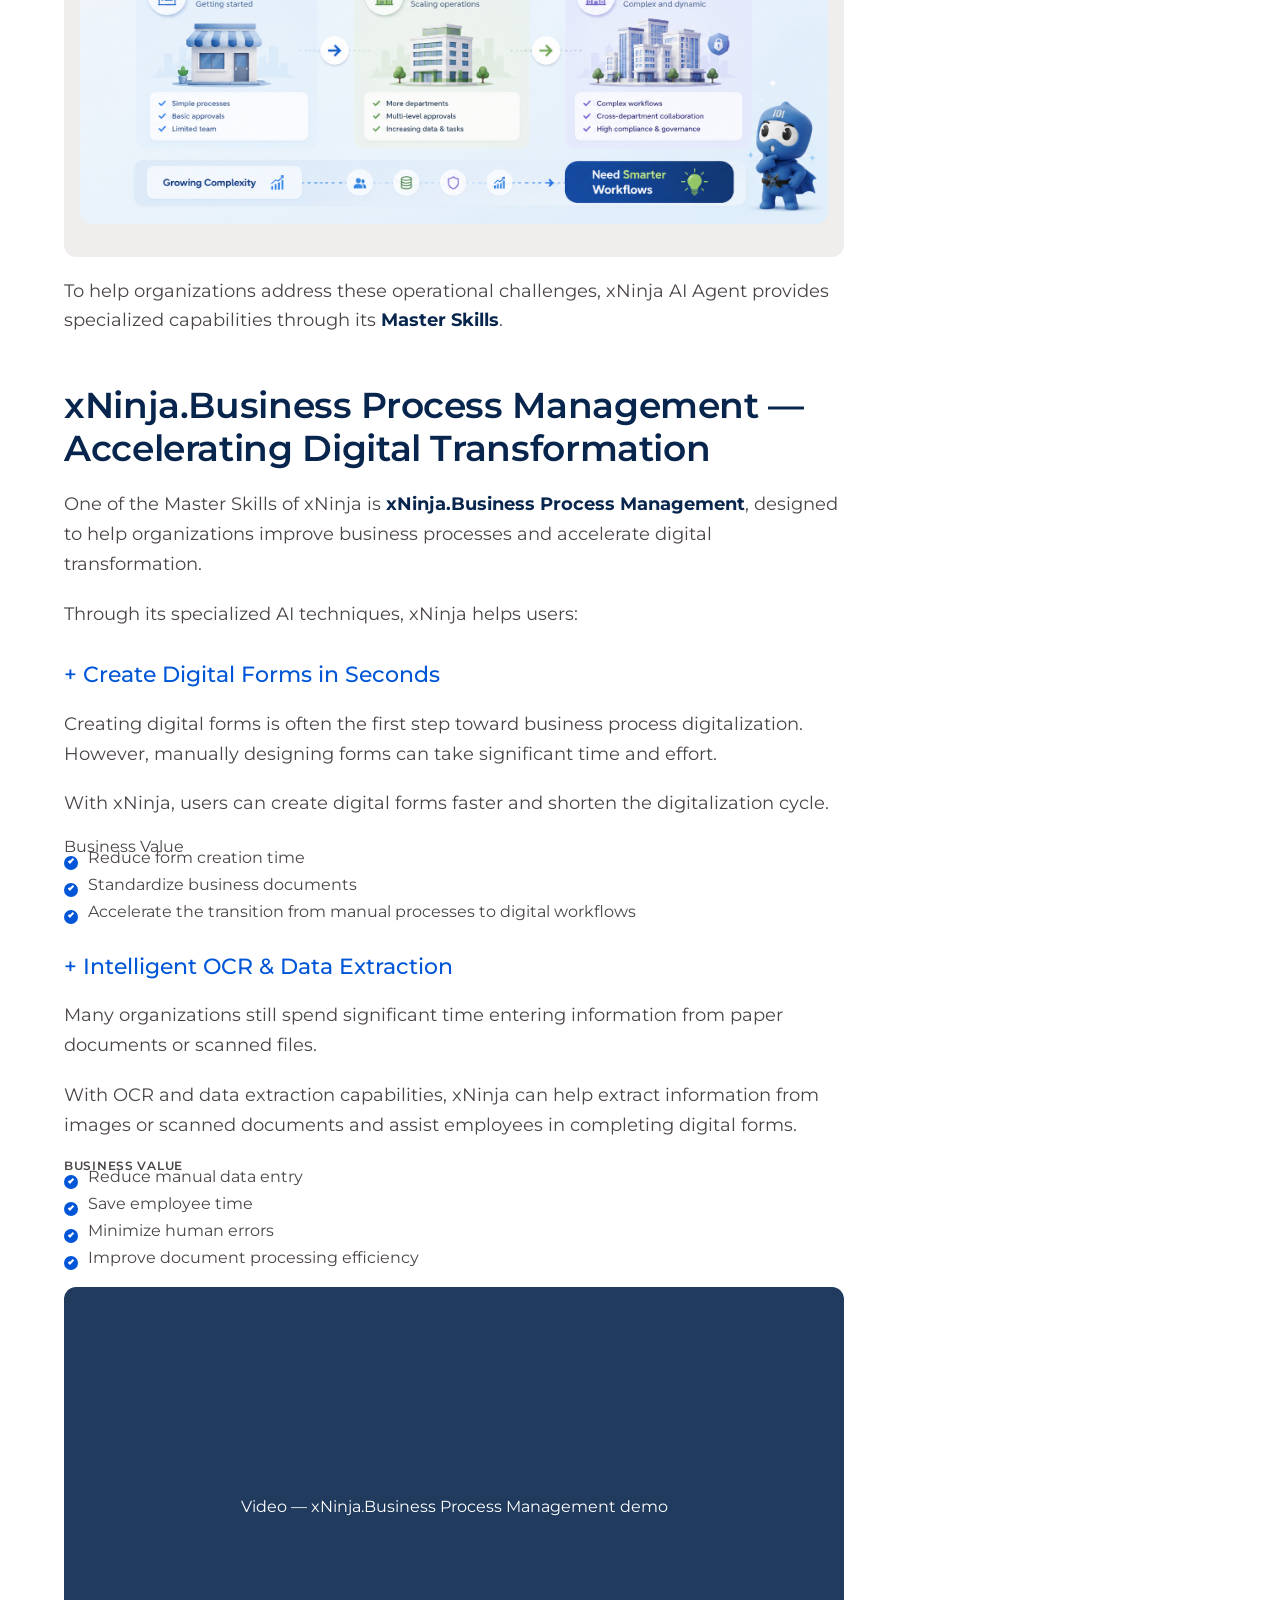
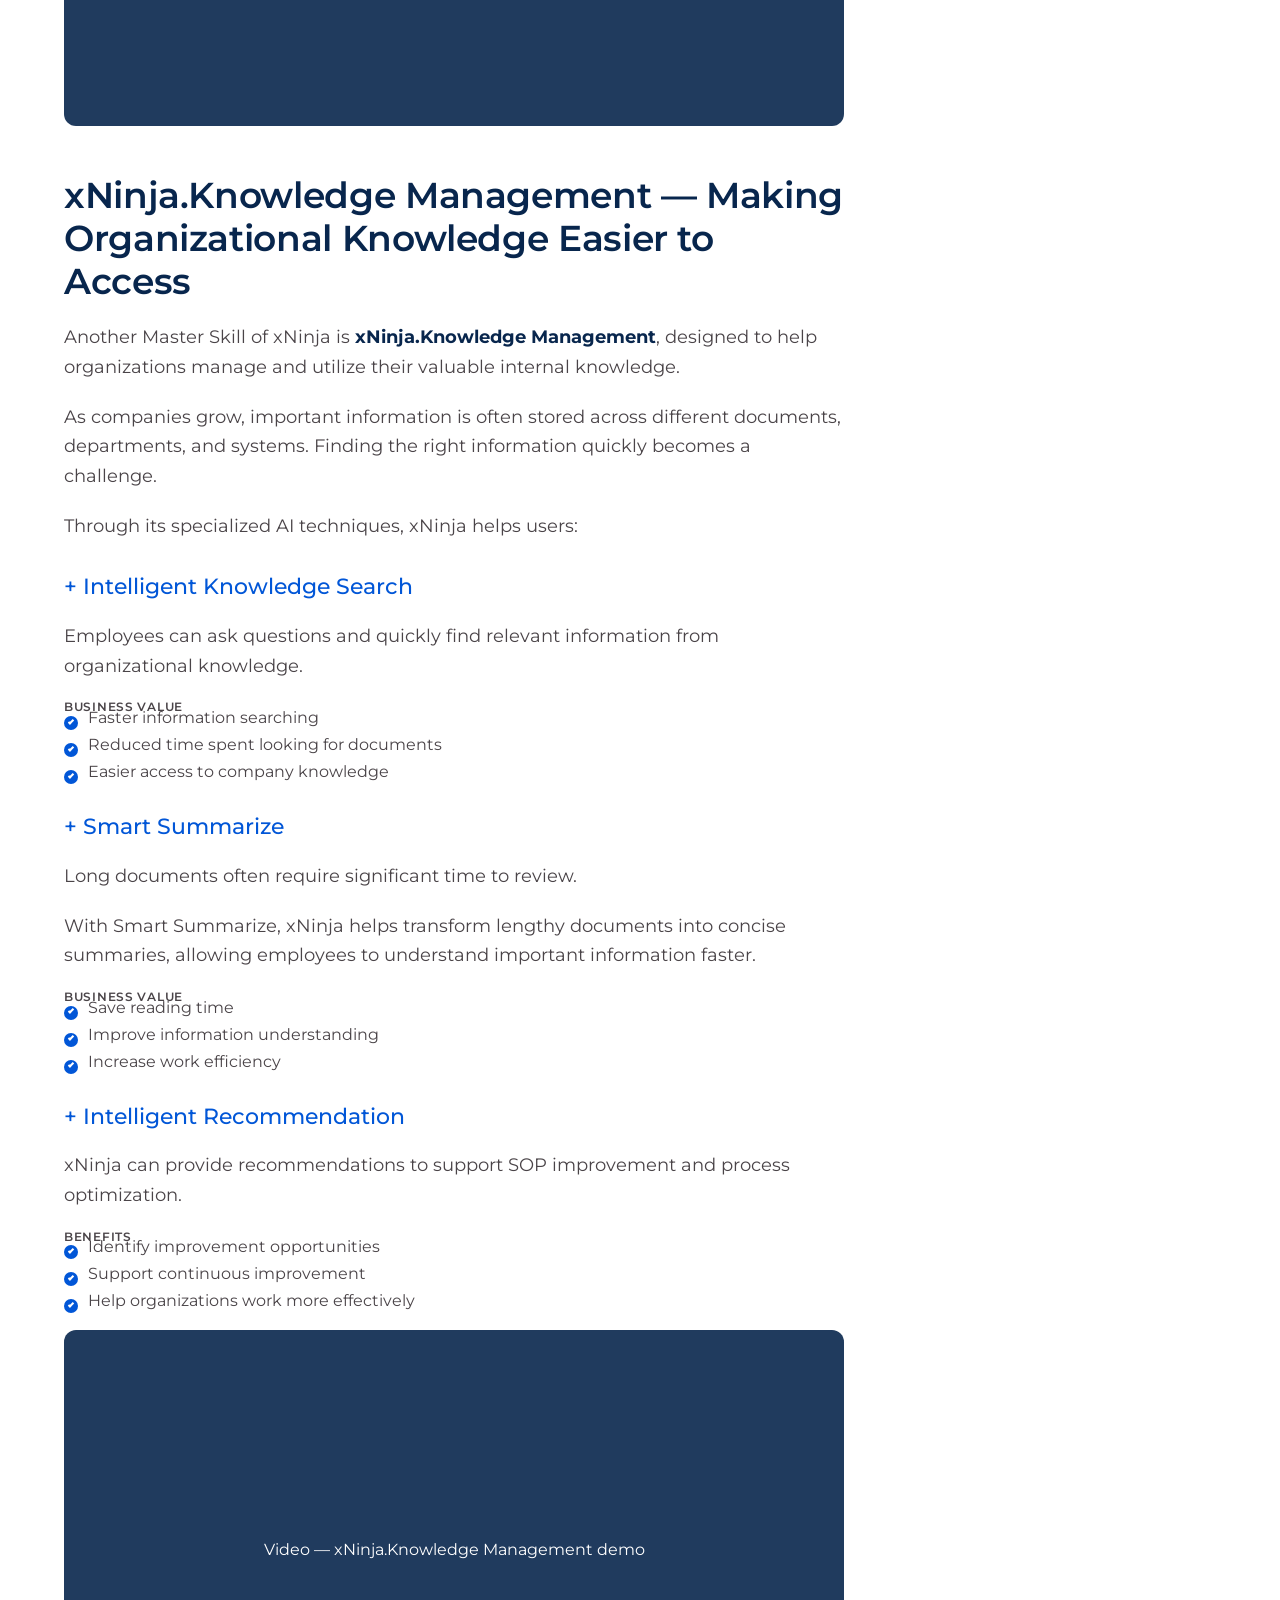
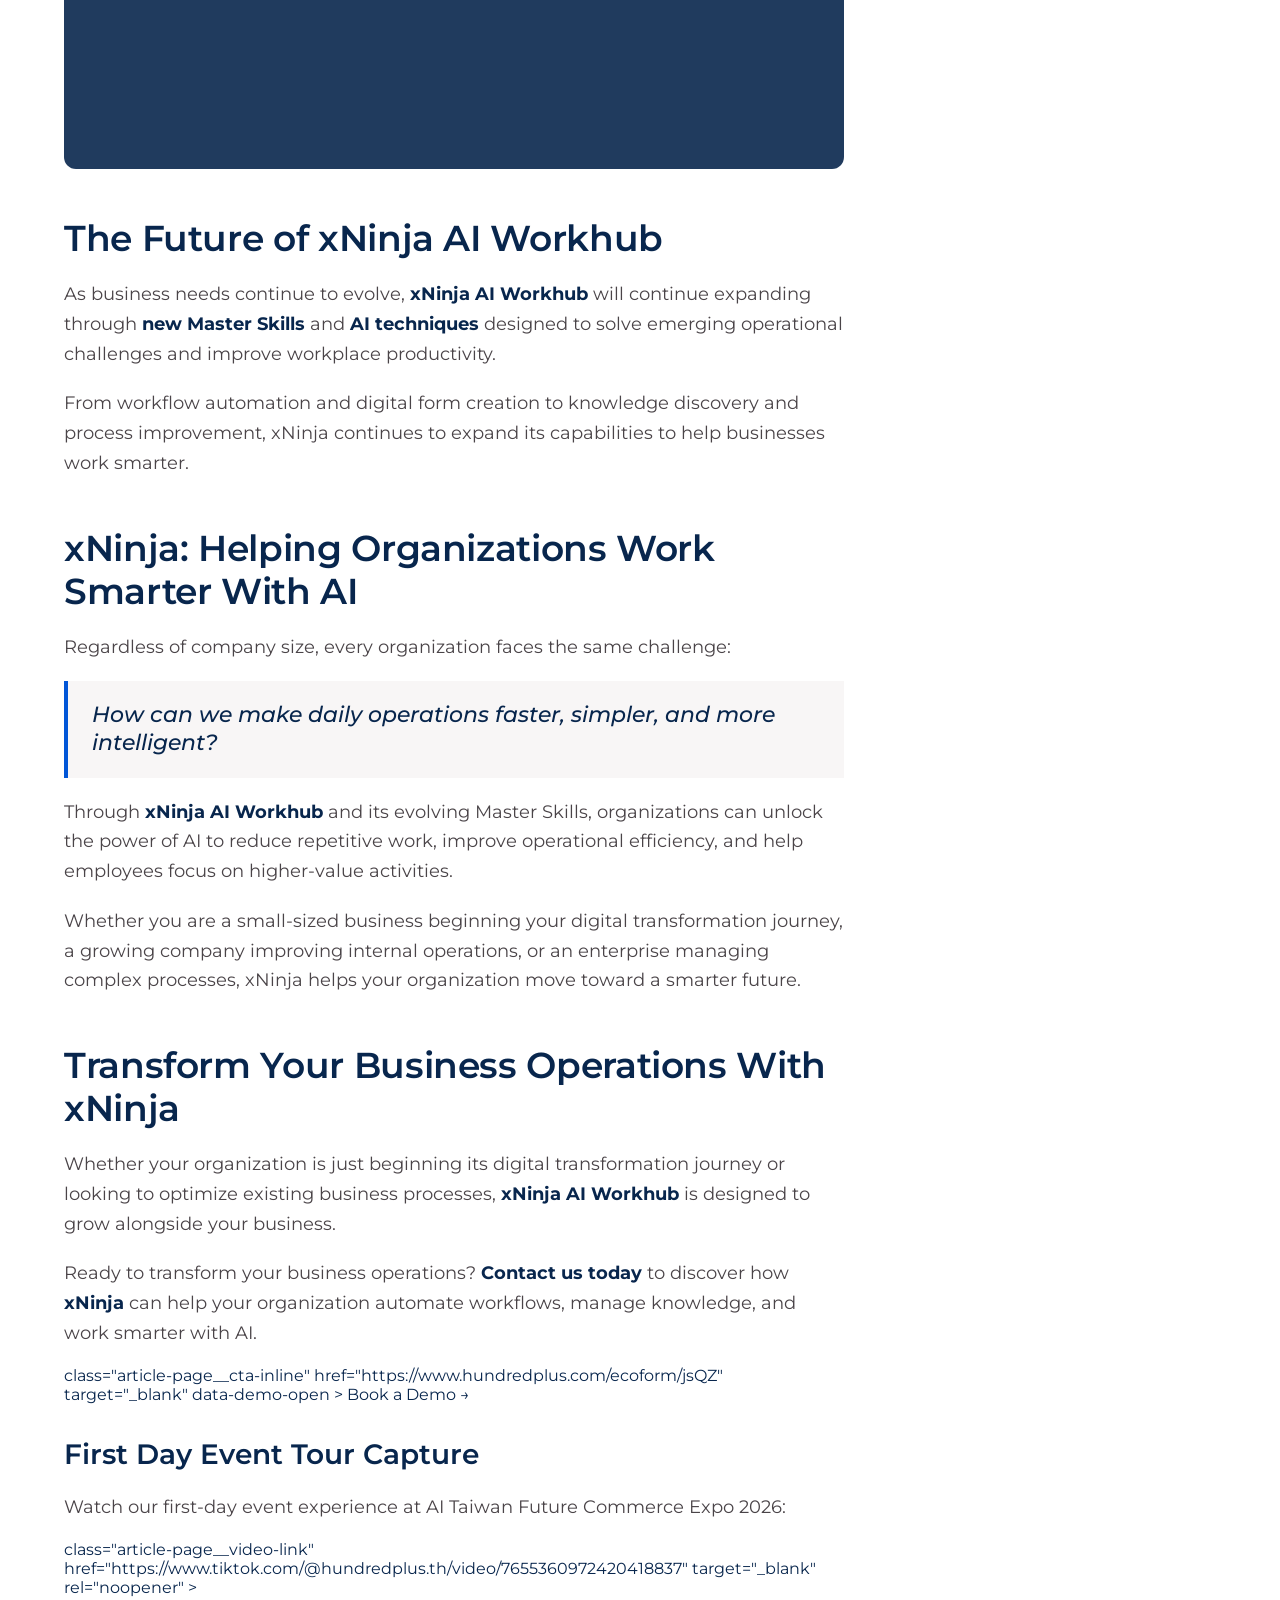
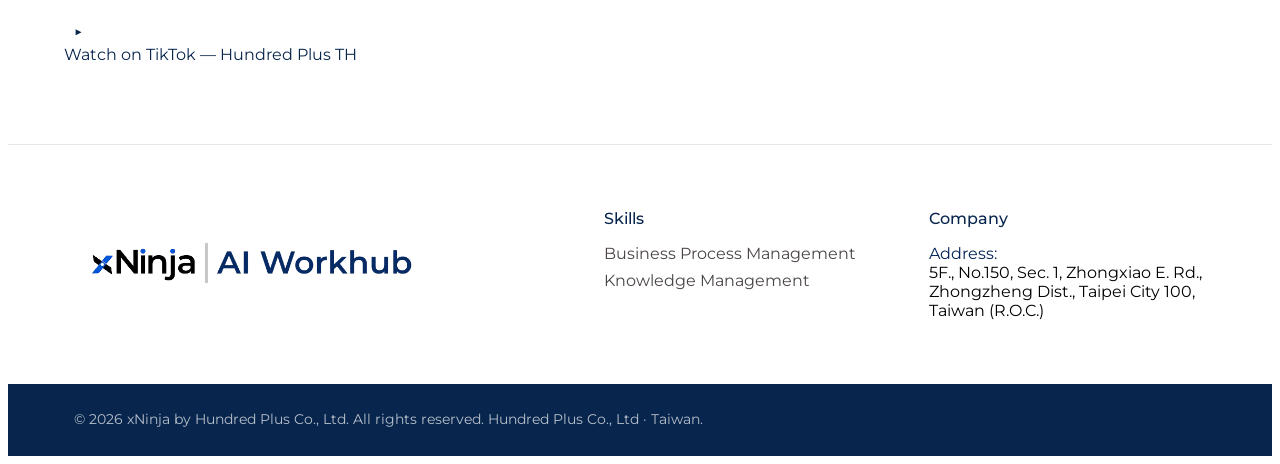
==== commit 4aace308: "test" ====
--- a/0907_article.html
+++ b/0907_article.html
@@ -228,7 +228,7 @@
           </div>
 
           <div class="article-page__media-placeholder">
-            <span>Photo — business owners discussing operations</span>
+           <img src="assets/images/organizationWorkflows.png" alt="Approval workflow automation banner">
           </div>
 
           <p class="text-body-lg">
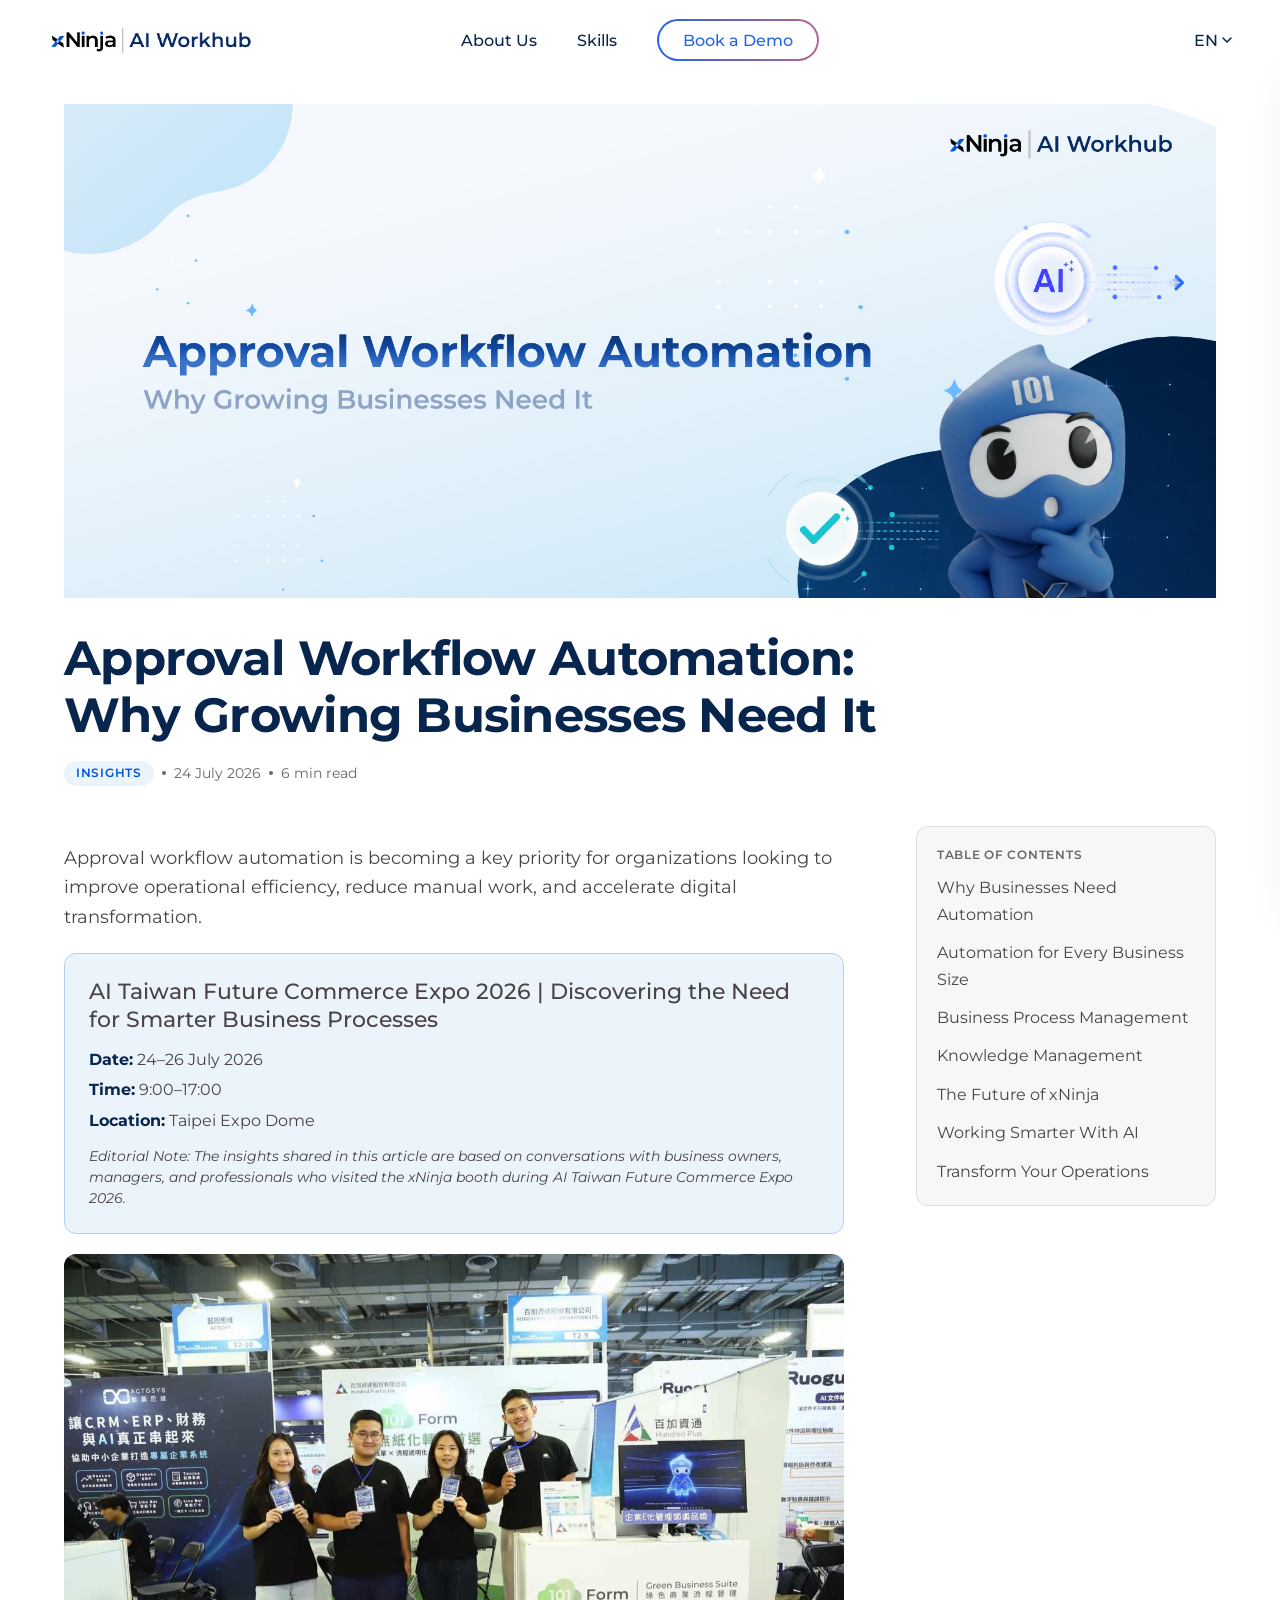
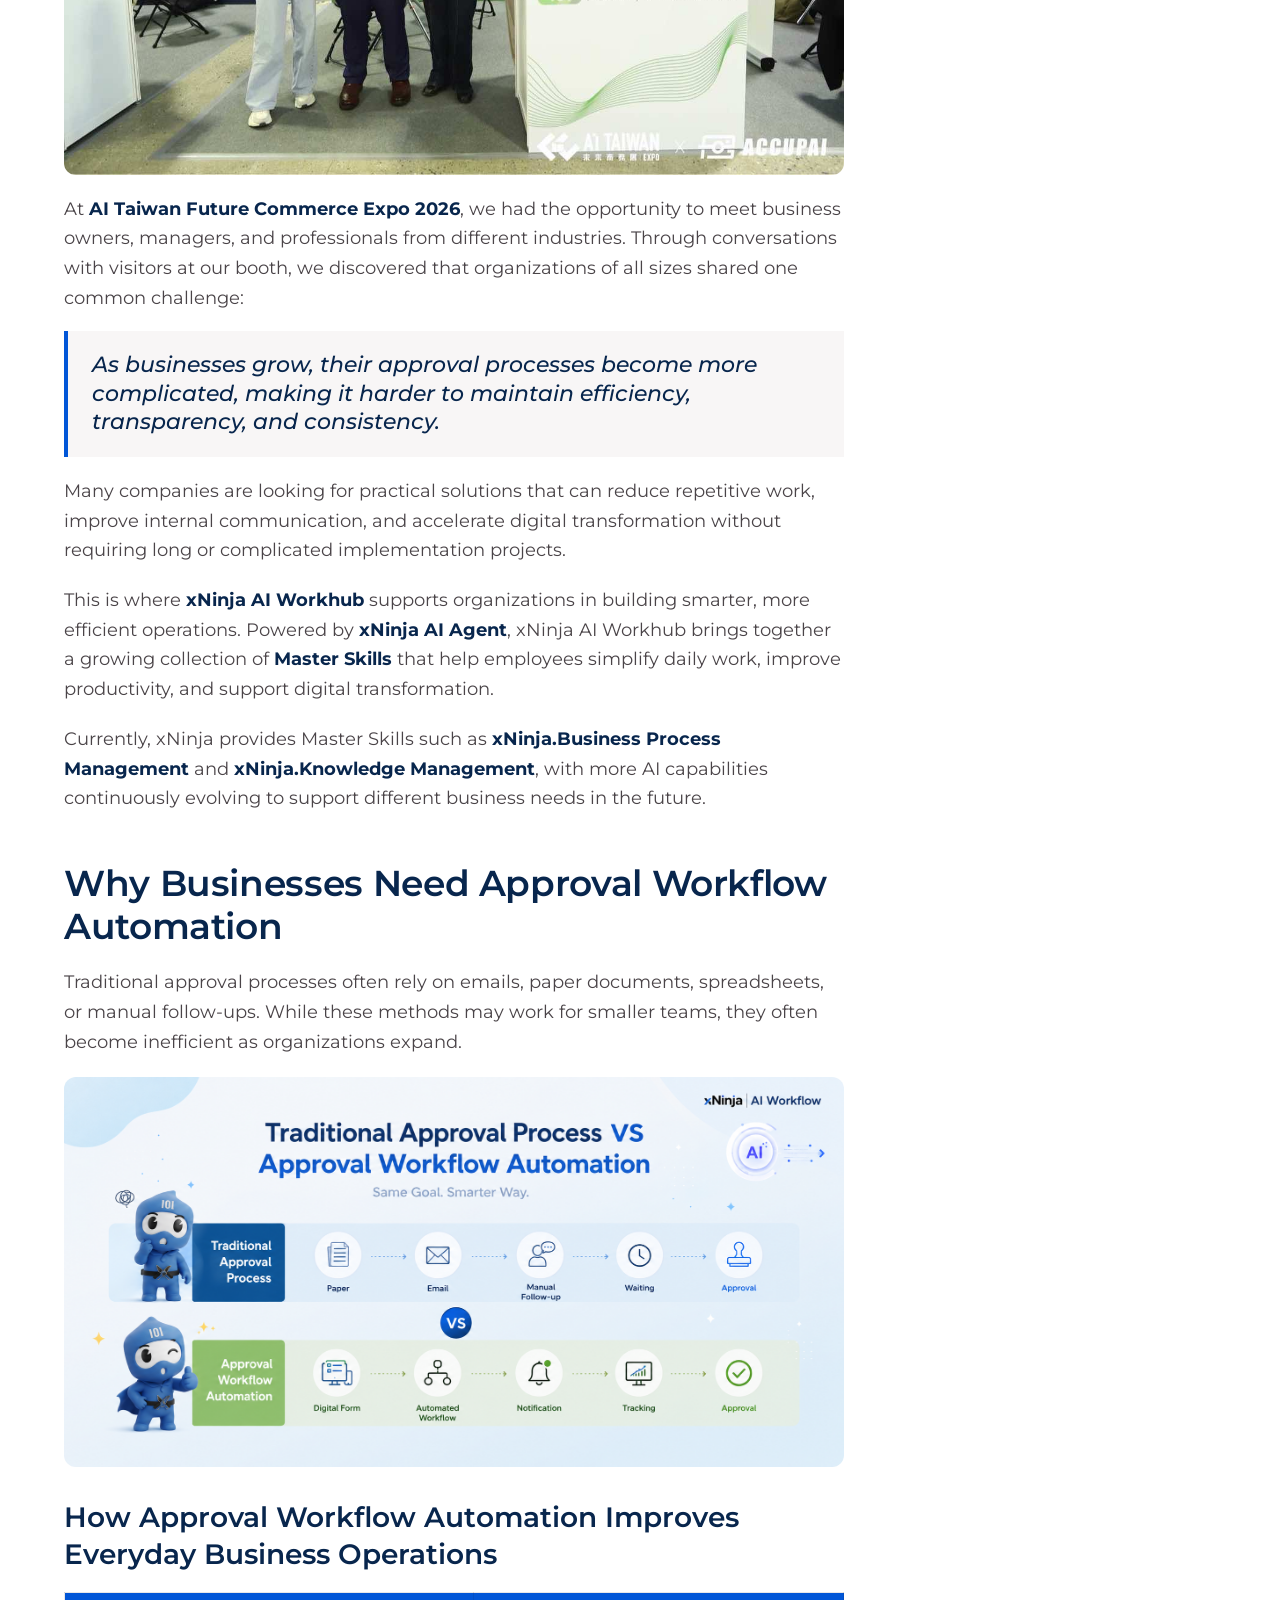
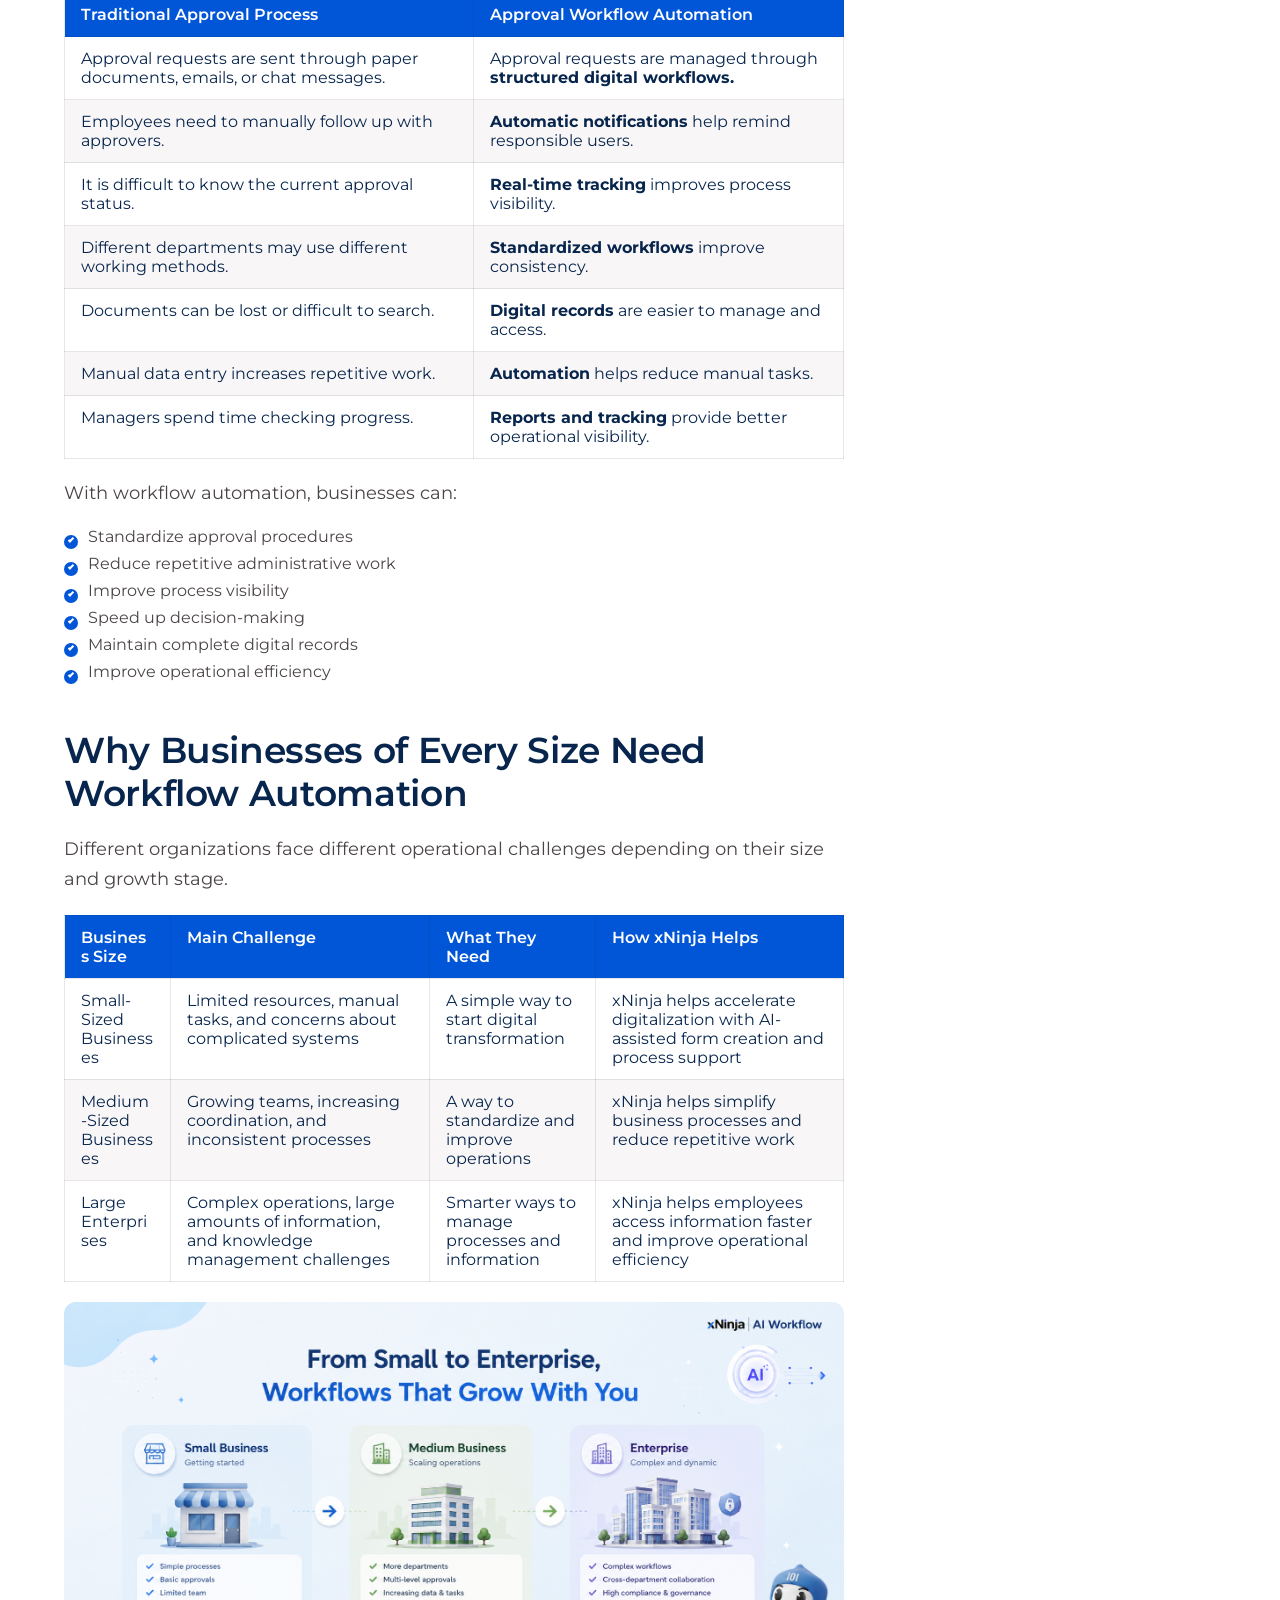
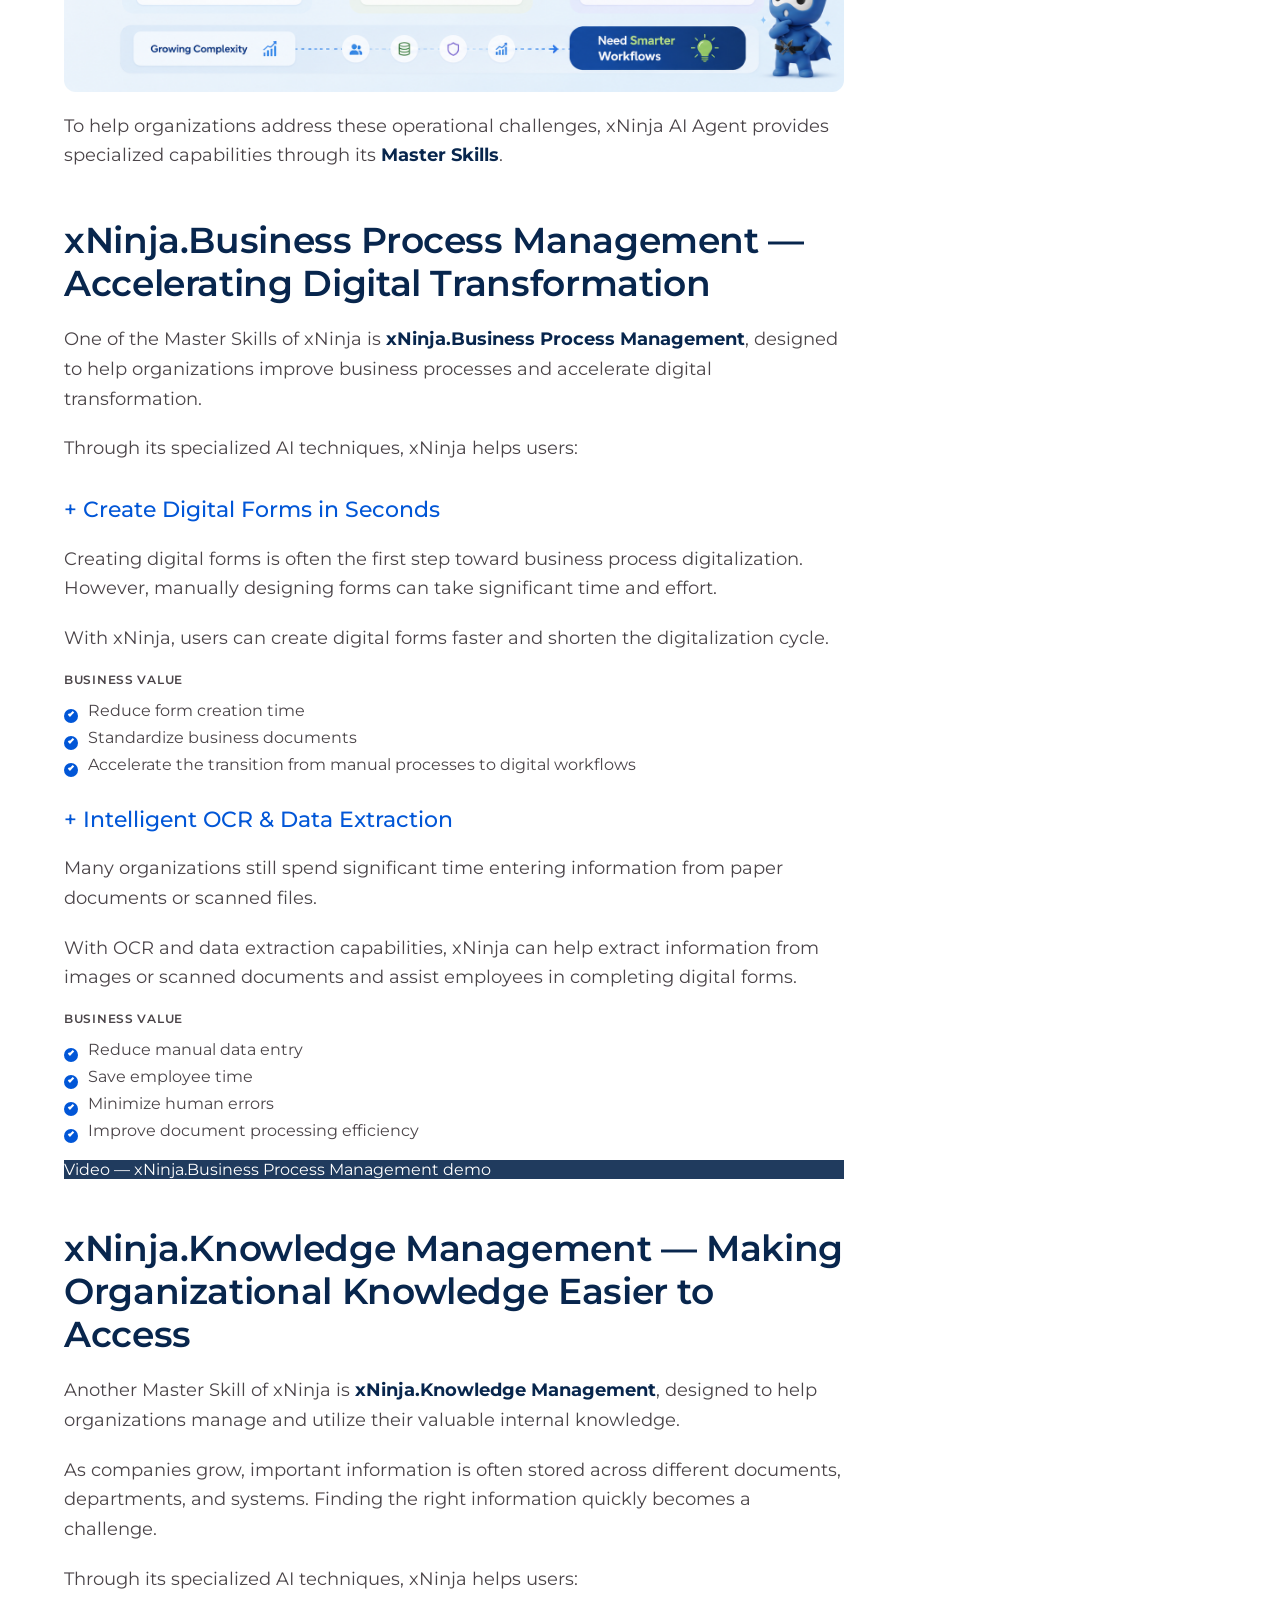
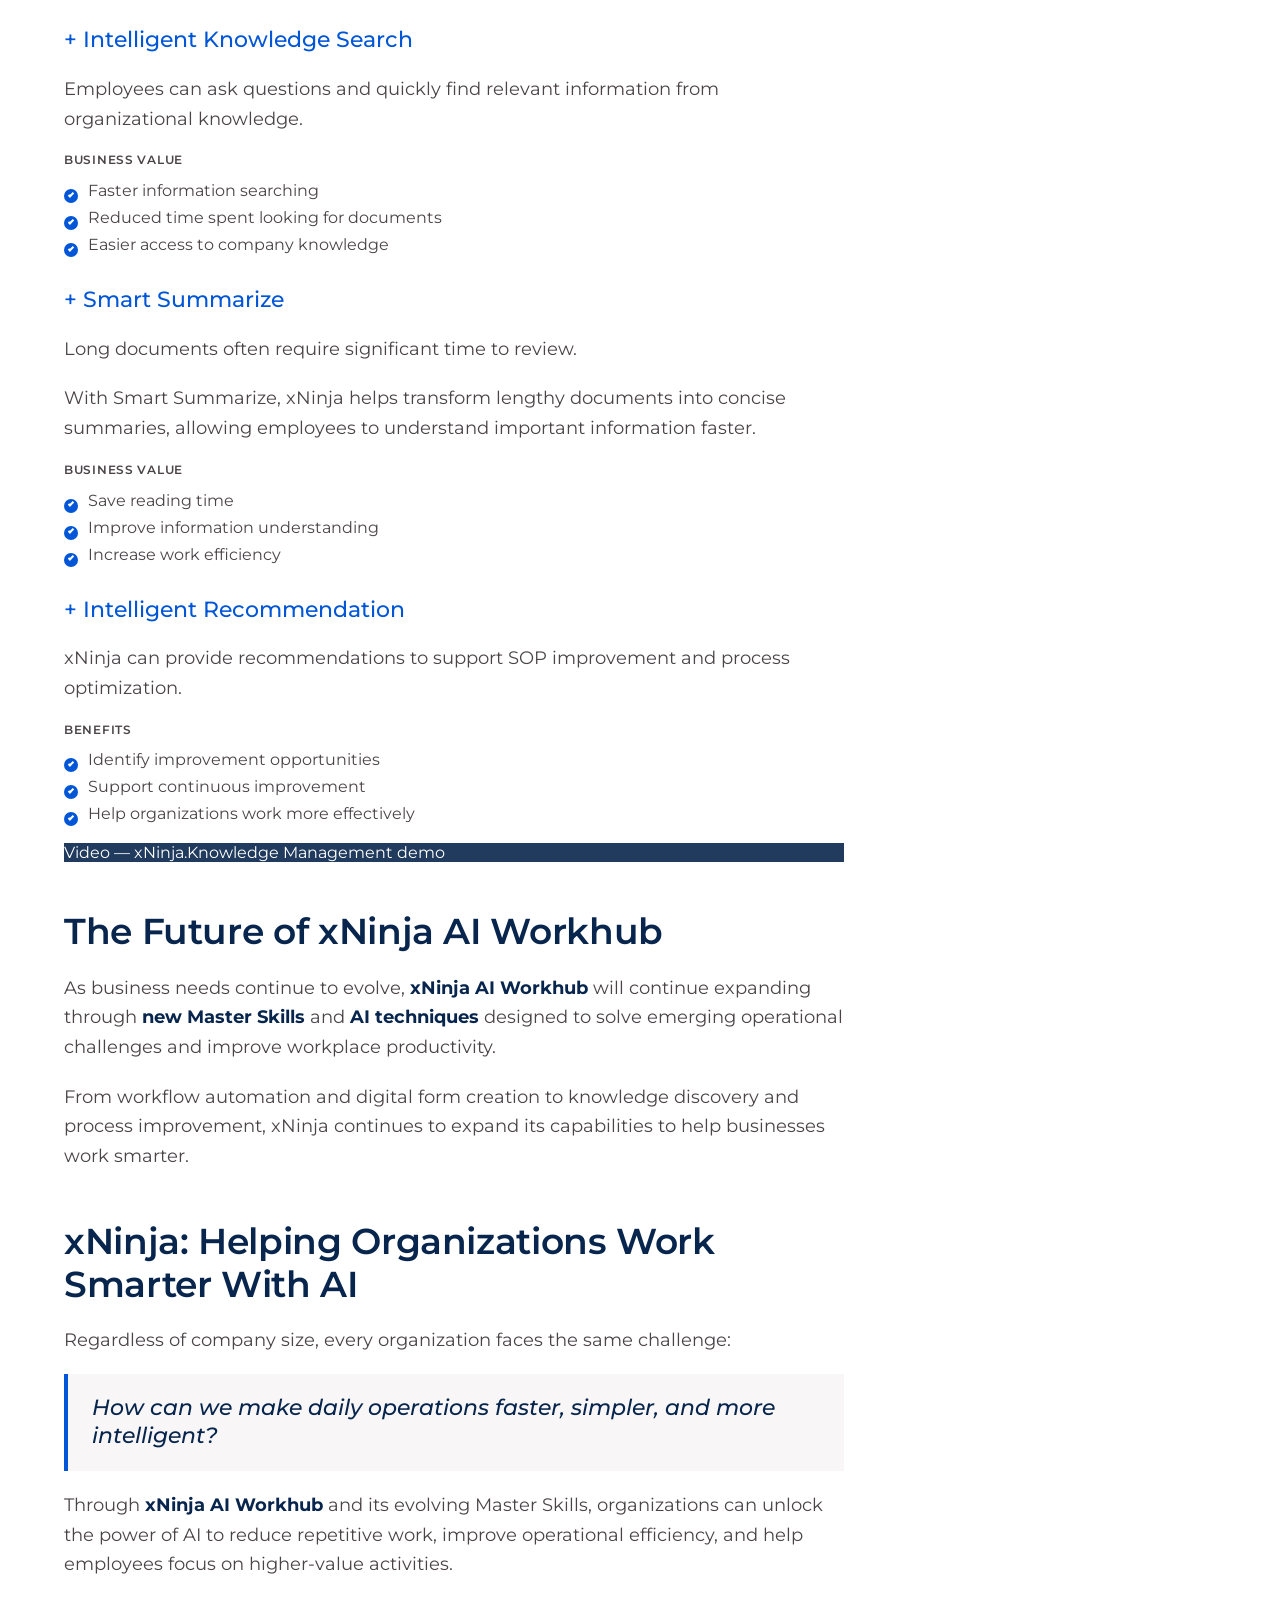
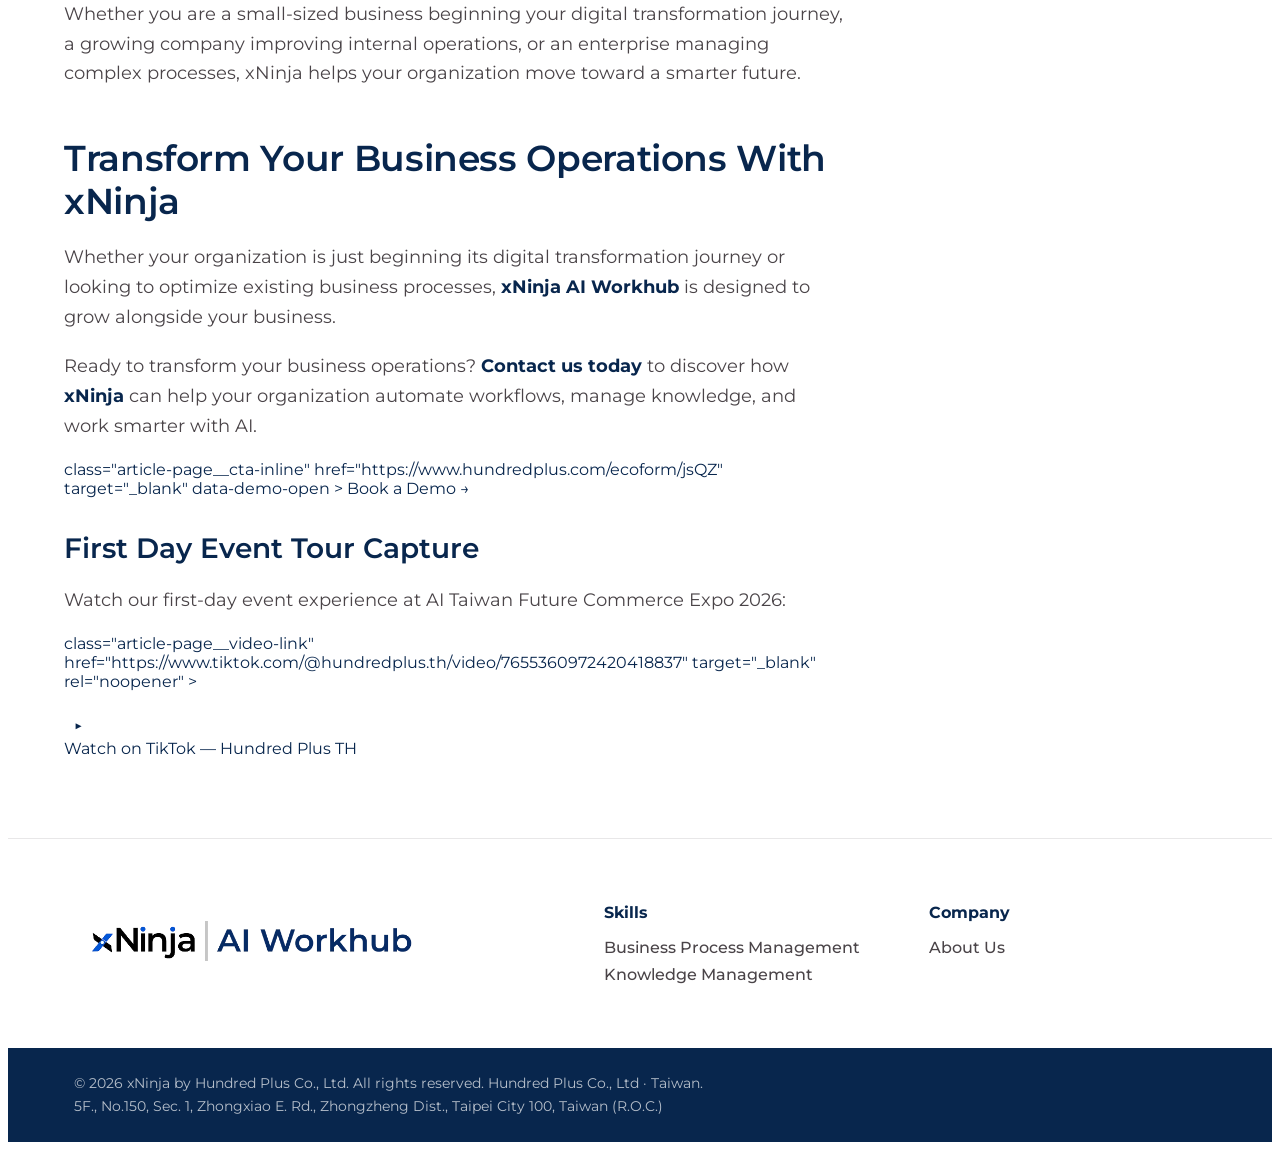
==== commit 4ebfc825: "news" ====
--- a/0907_article.html
+++ b/0907_article.html
@@ -260,7 +260,7 @@
             With xNinja, users can create digital forms faster and shorten
             the digitalization cycle.
           </p>
-          <p class="article-page__value-label">Business Value</p>
+          <p class="article-page__value-label text-label">Business Value</p>
           <ul class="article-page__checklist">
             <li>Reduce form creation time</li>
             <li>Standardize business documents</li>
--- a/css/footer.css
+++ b/css/footer.css
@@ -78,7 +78,7 @@
 .footer__heading {
   margin: 0 0 var(--space-4);
   font-family: var(--font-en), var(--font-tw), var(--font-th), sans-serif;
-  font-weight: var(--weight-medium);
+  font-weight: var(--weight-bold);
   font-size: var(--scale-sm);
   color: var(--color-ink);
 }
@@ -100,6 +100,7 @@
   color: var(--color-ink-secondary);
   text-decoration: none;
   transition: color var(--transition-base);
+  font-weight: var(--weight-medium);
 }
 .footer__links a:hover {
   color: var(--color-blue);
@@ -192,10 +193,6 @@
   }
 }
 .footer-subtitle {
-  font-size: var(--scale-sm);
+  font-size: var(--scale-xs);
   color: var(--color-blue-active);
 }
-.footer-address {
-  font-size: var(--scale-sm);
-  color: var(--color-ink);
-}
--- a/css/article-page.css
+++ b/css/article-page.css
@@ -1,10 +1,39 @@
 /* ===== Article Page ===== */
+
+html:has(.article-page),
+body:has(.article-page) {
+  overflow-x: hidden;
+  max-width: 100%;
+}
+
+.article-page,
+.article-page *,
+.article-page *::before,
+.article-page *::after {
+  box-sizing: border-box;
+  max-width: 100%;
+}
+.article-page__table-wrap,
+.article-page__table-wrap * {
+  max-width: none;
+}
+
+.article-page__content,
+.article-page__content p,
+.article-page__content a,
+.article-page__infobox-list,
+.article-page__toc a {
+  overflow-wrap: break-word;
+  word-break: break-word;
+}
+
 .article-page {
   width: 100%;
   max-width: 1200px;
   margin: 0 auto;
   padding: var(--space-8) var(--space-6) var(--space-20);
   box-sizing: border-box;
+  overflow-x: hidden;
 }
 
 /* Breadcrumb */
@@ -140,20 +169,6 @@
   font-style: italic;
 }
 
-/* Photo / video placeholders */
-.article-page__media-placeholder {
-  display: grid;
-  place-items: center;
-  width: 100%;
-  aspect-ratio: 16 / 9;
-  border-radius: var(--radius-lg);
-  background: var(--color-surface-sunken);
-  color: var(--color-ink-tertiary);
-  font-size: var(--scale-sm);
-  text-align: center;
-  padding: var(--space-4);
-}
-/* Photo / video placeholders — image sizing */
 .article-page__media-placeholder img {
   width: 100%;
   max-width: 800px;
@@ -245,7 +260,7 @@
 }
 .article-page__value-label {
   margin-top: var(--space-4) !important;
-  margin-bottom: calc(-1 * var(--space-2));
+  /* margin-bottom: calc(-1 * var(--space-2)); */
 }
 
 /* Inline CTA button inside article body */
@@ -428,7 +443,7 @@
   }
 
   .article-page__banner {
-    aspect-ratio: 4 / 3;
+    aspect-ratio: 21/ 9;
     border-radius: var(--radius-lg);
   }
 
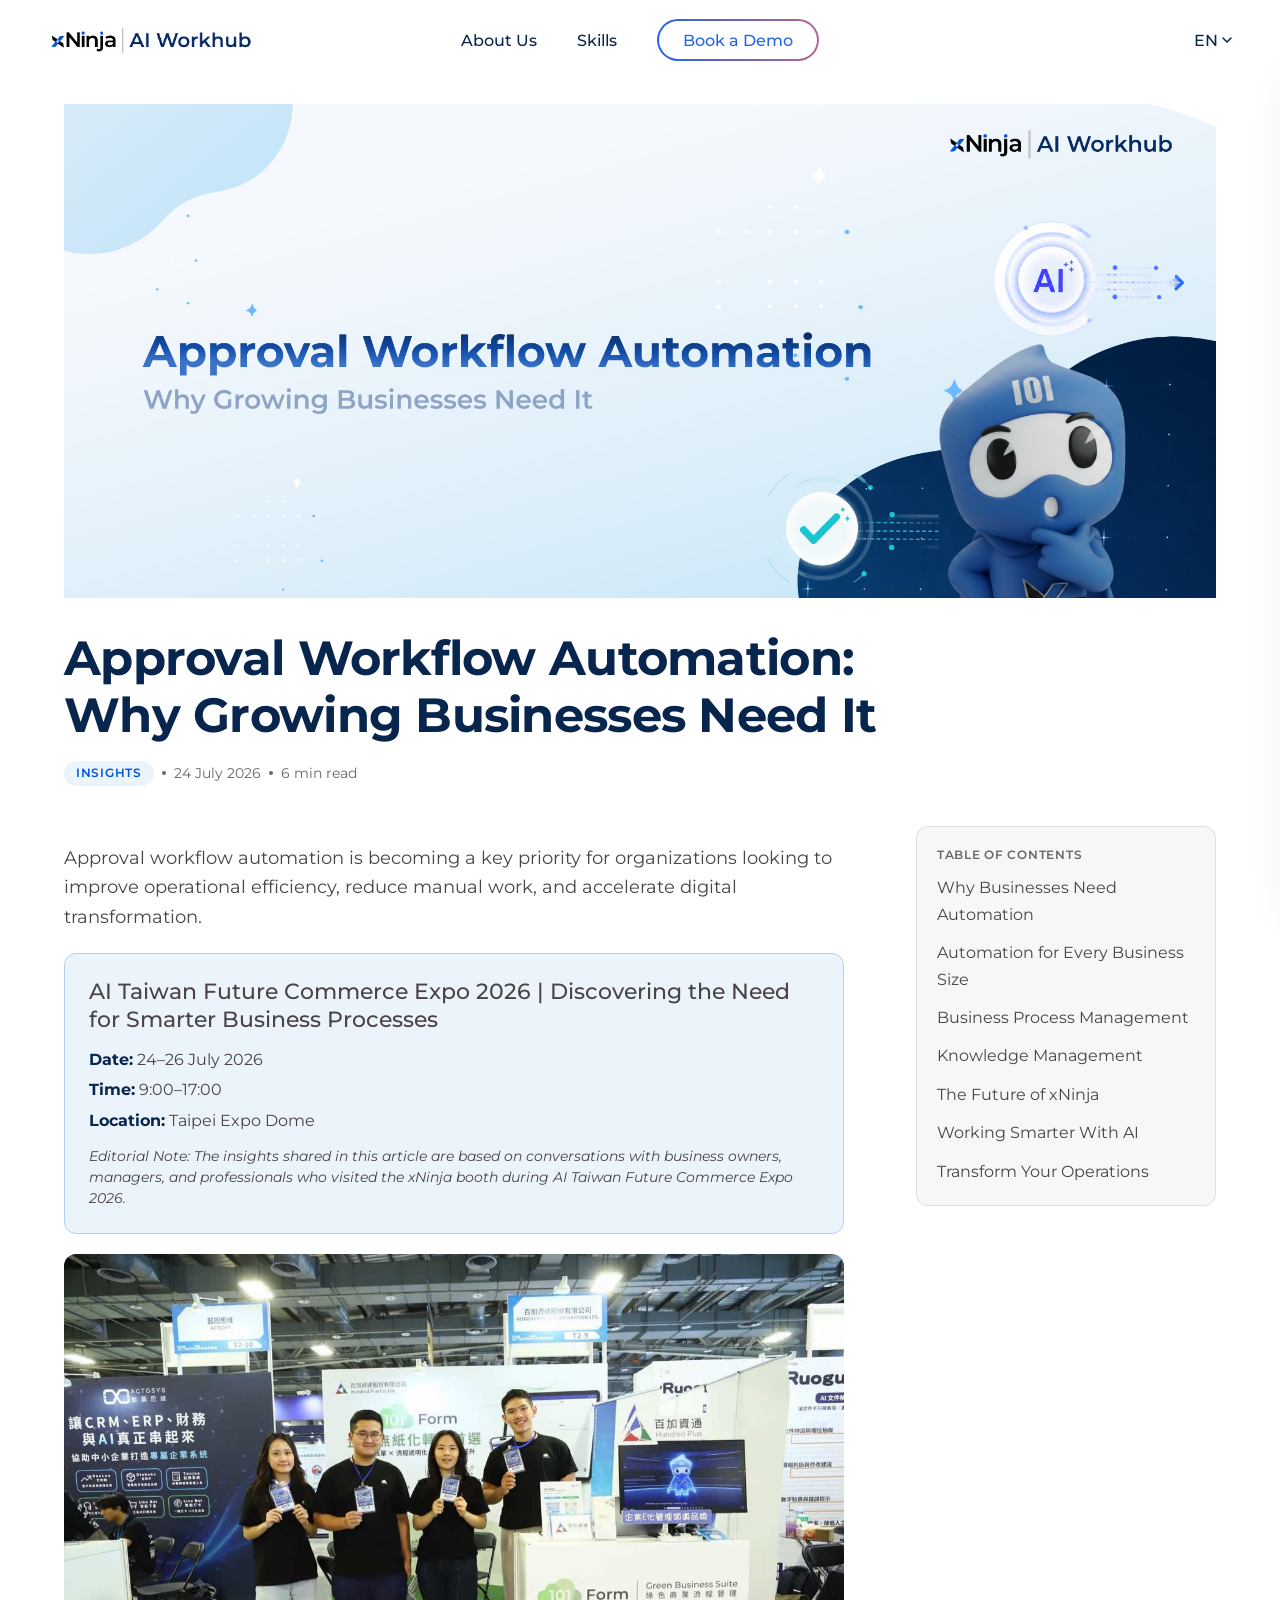
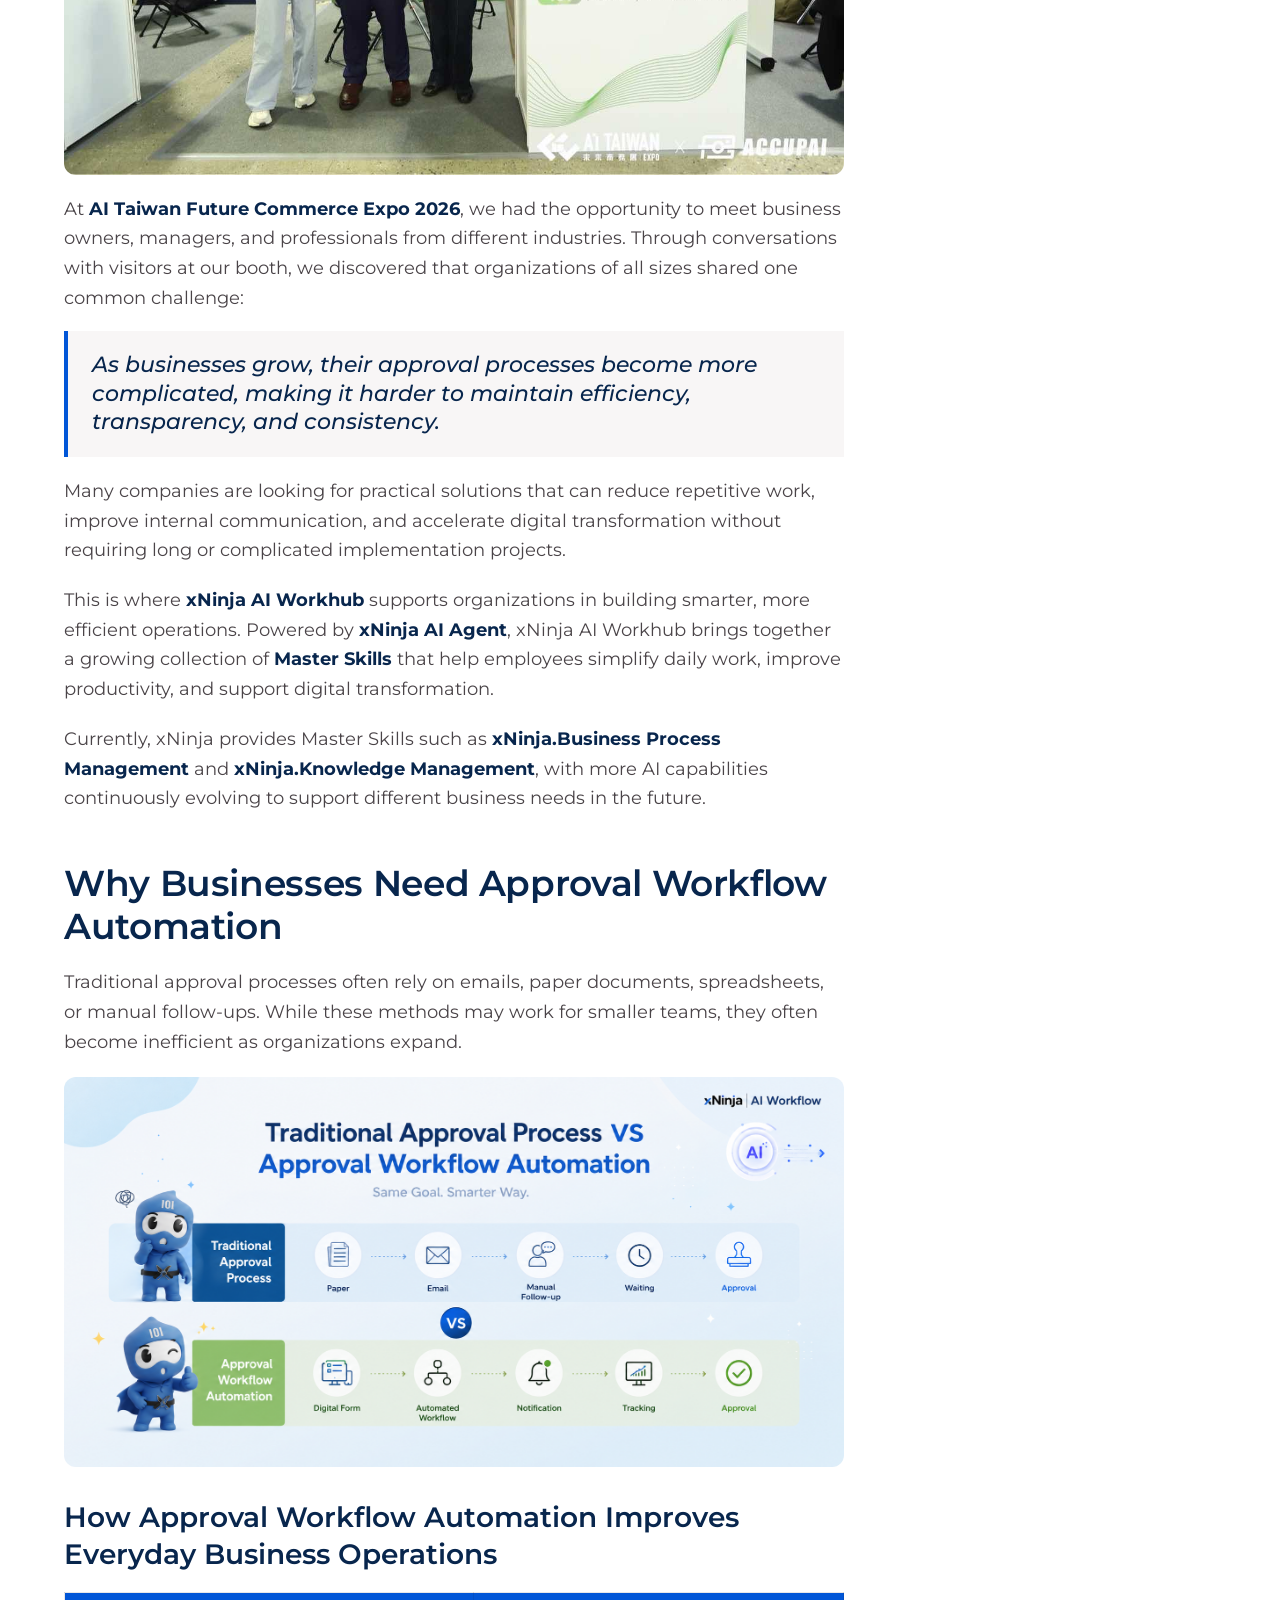
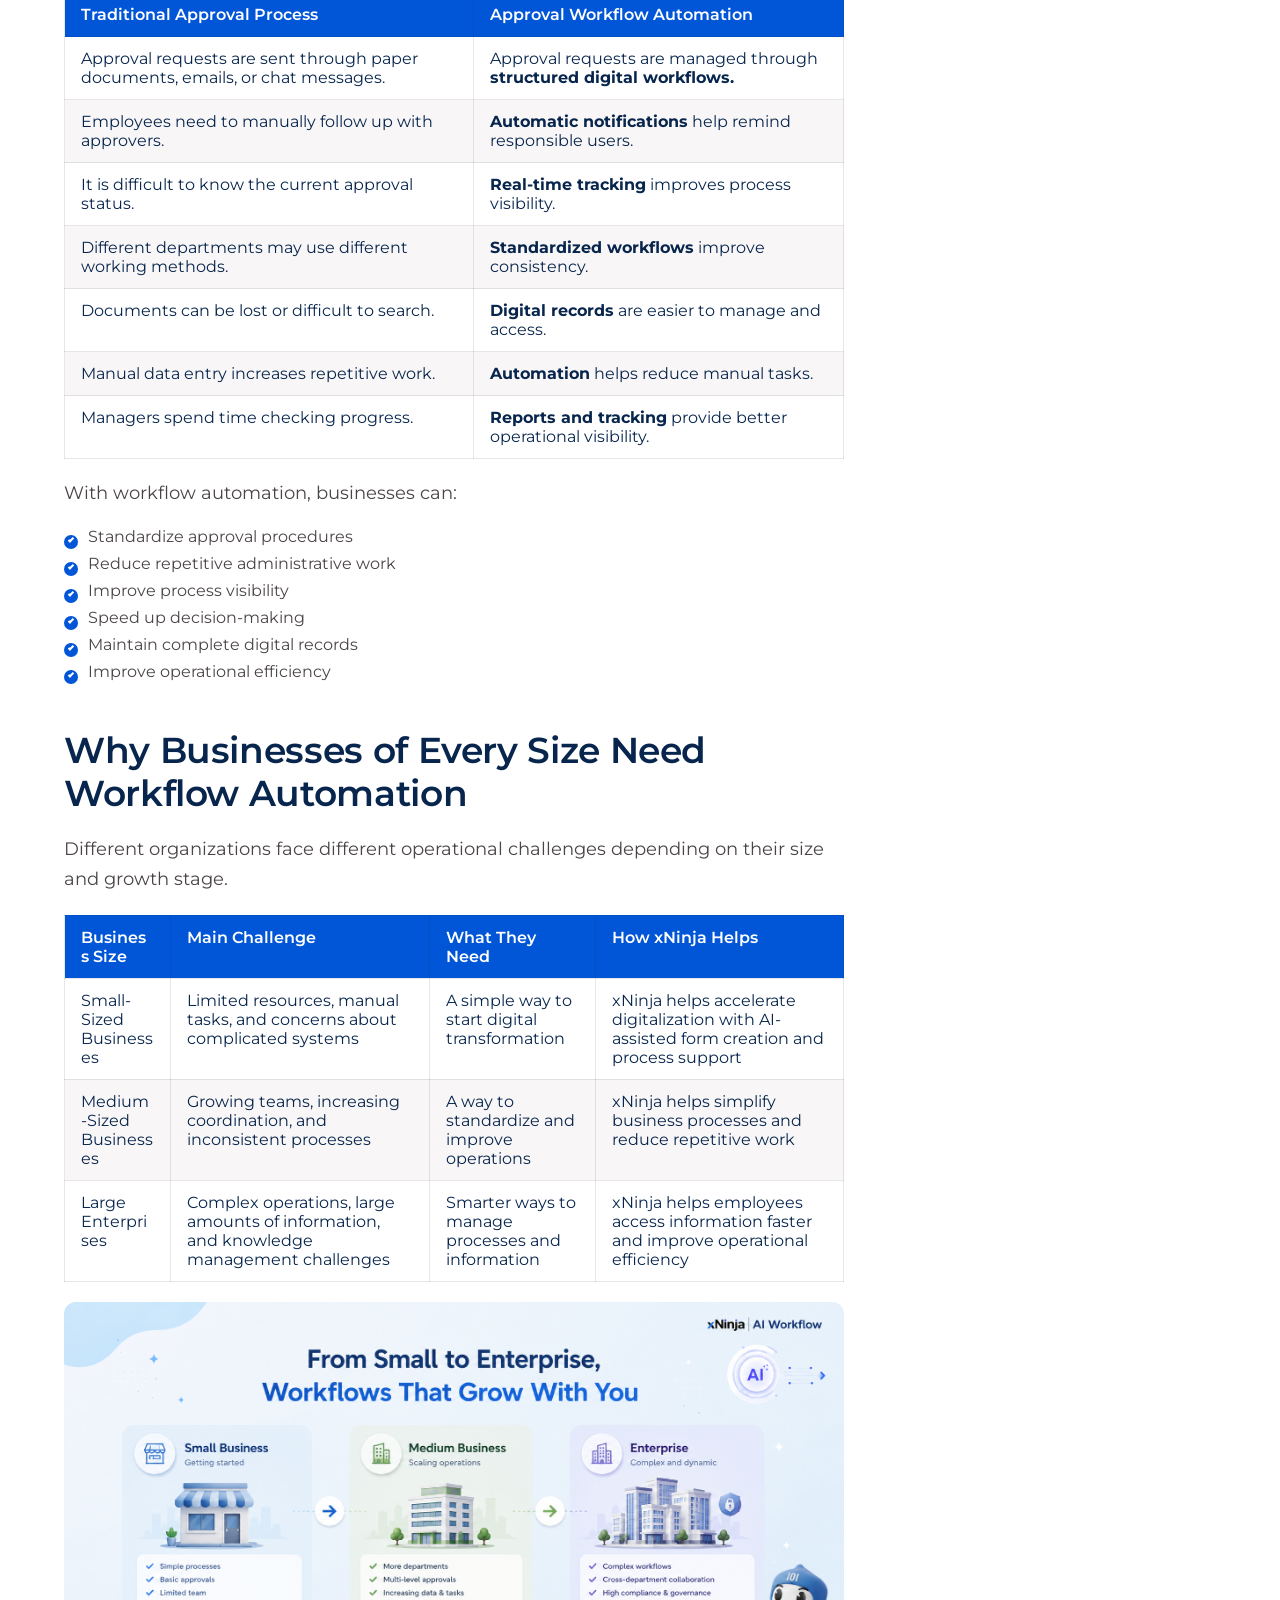
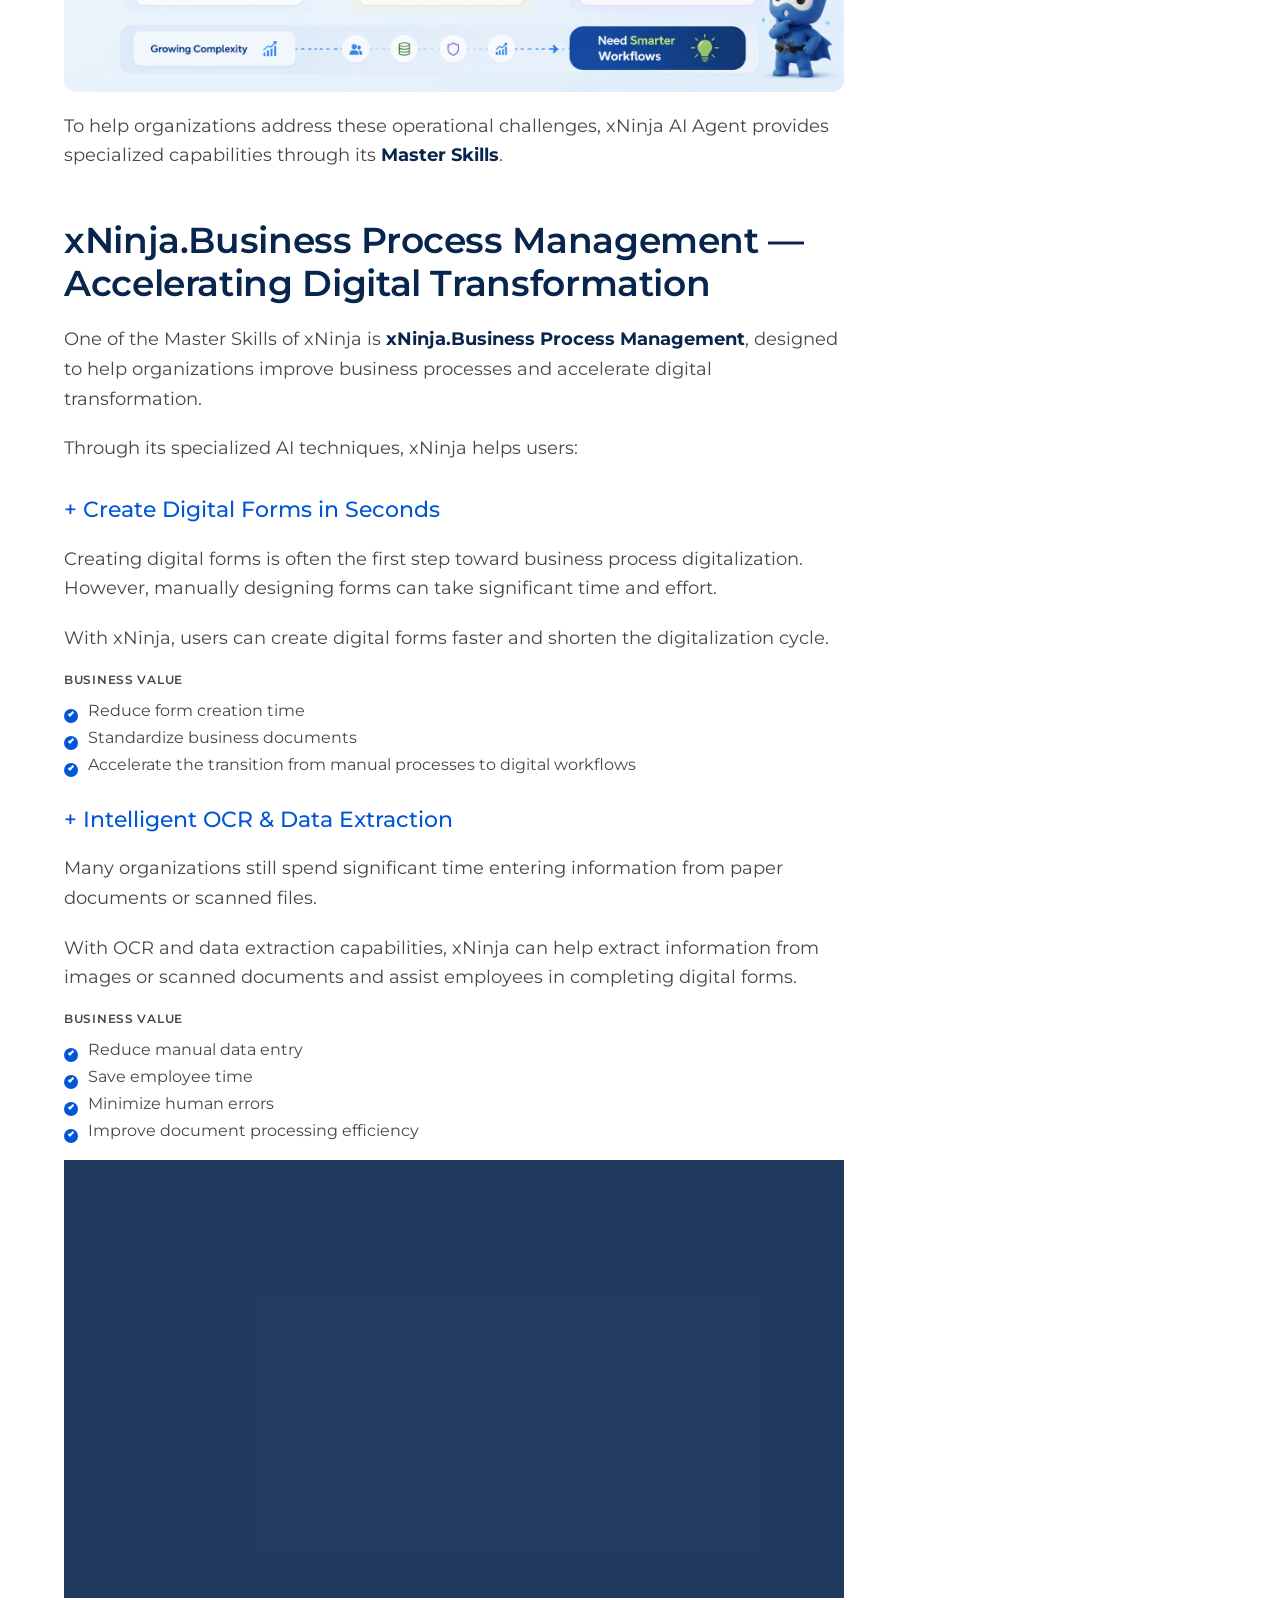
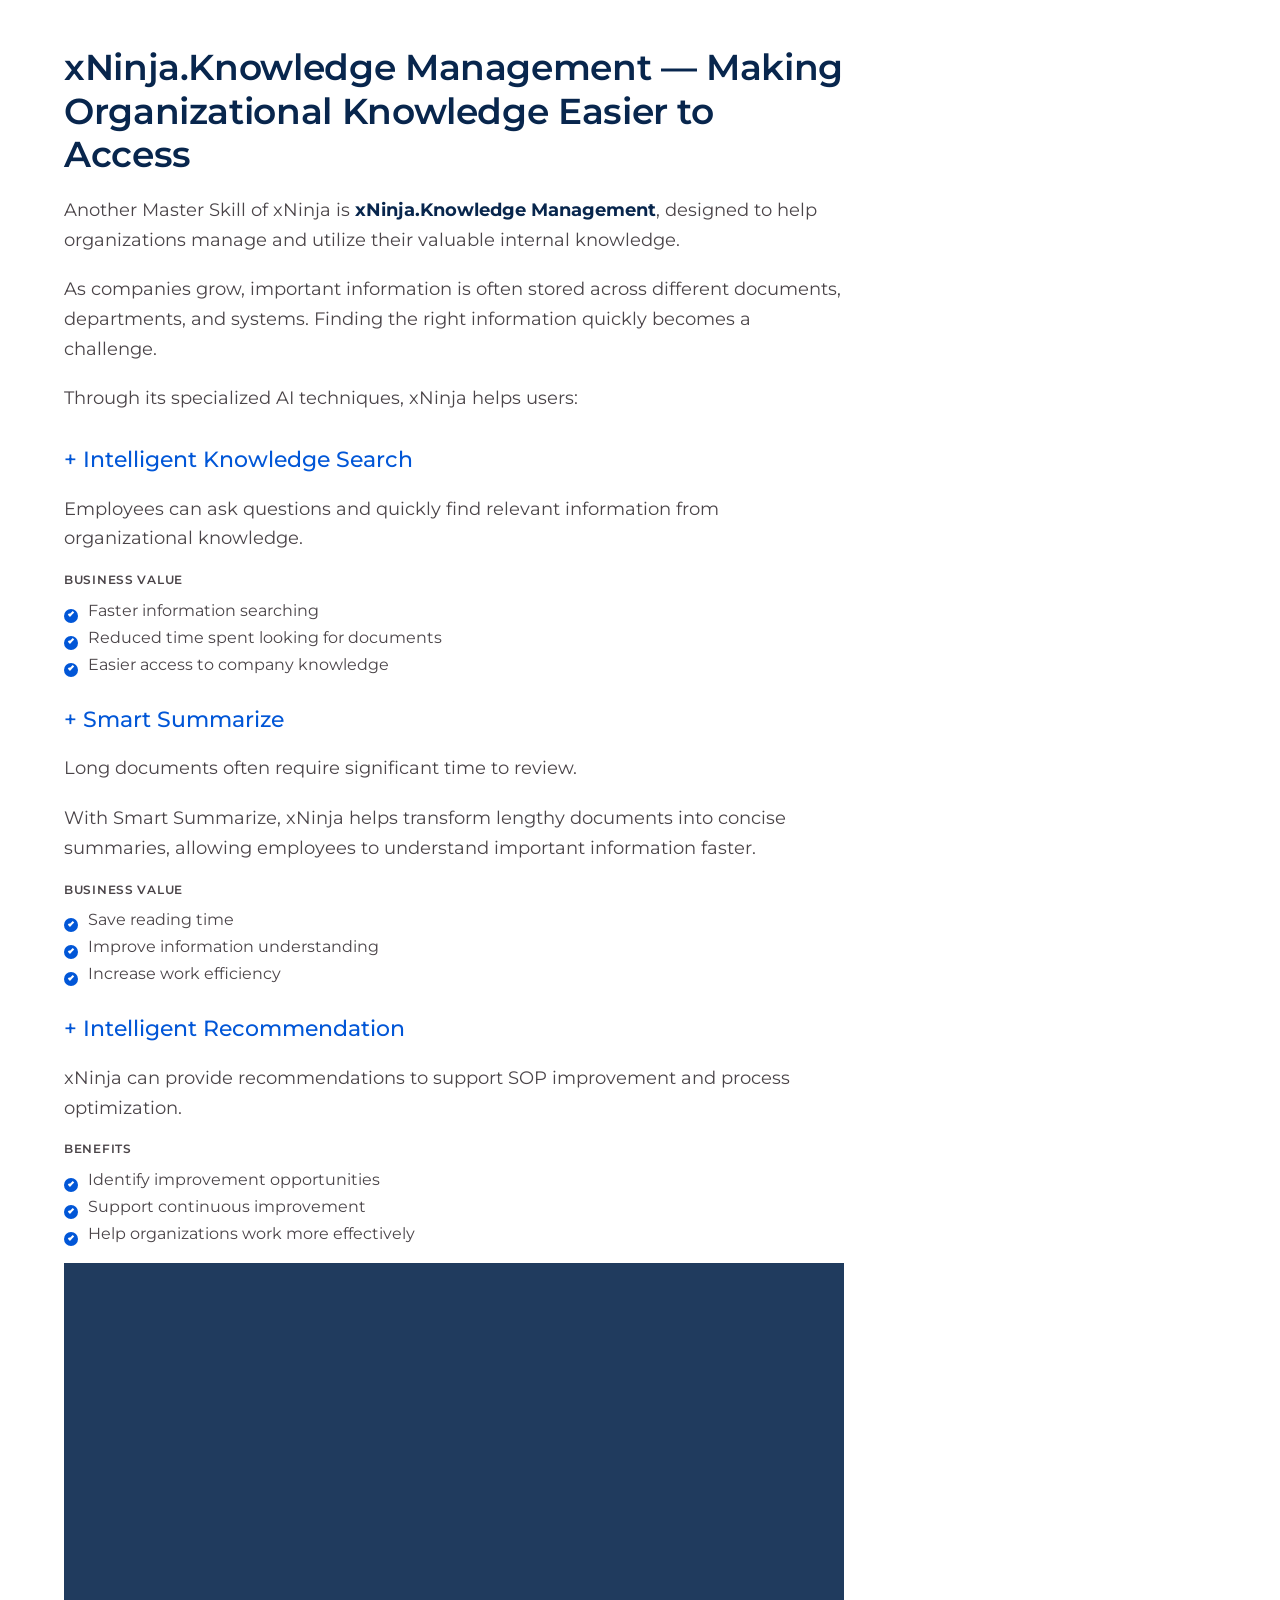
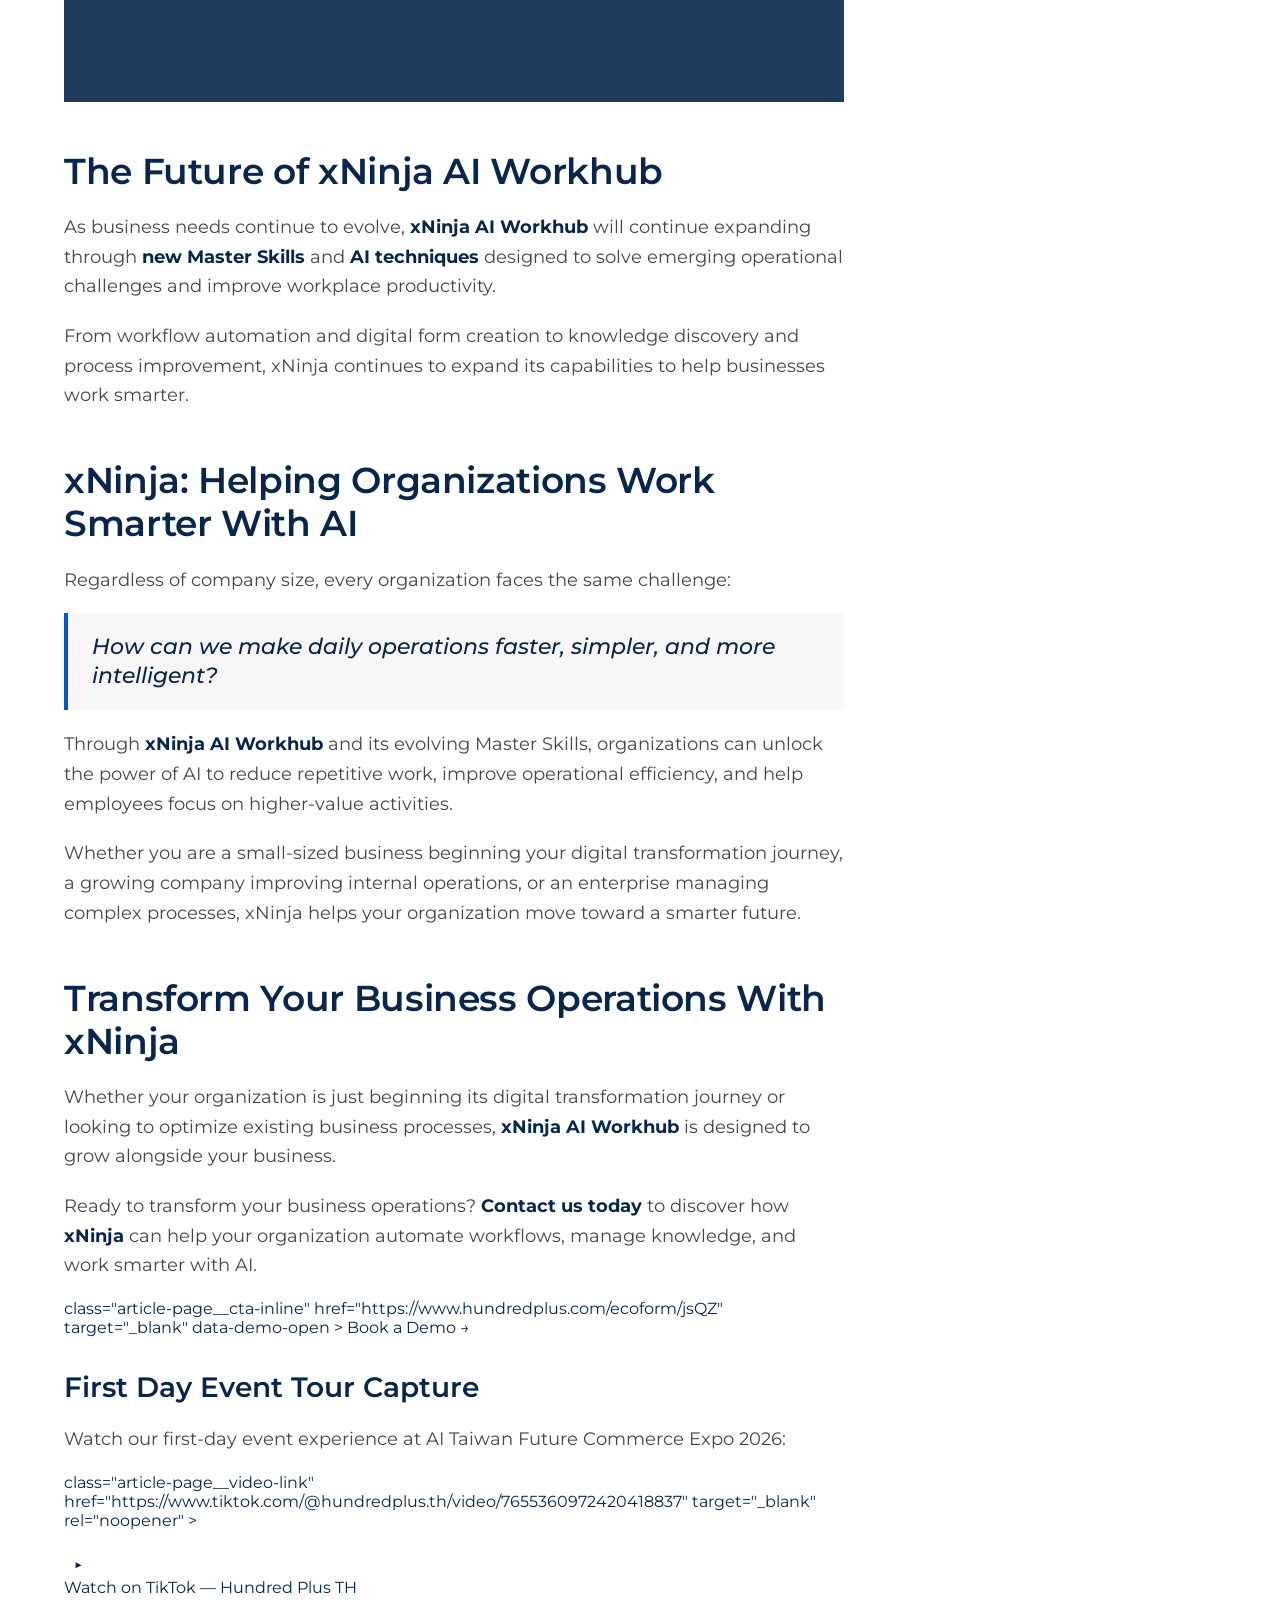
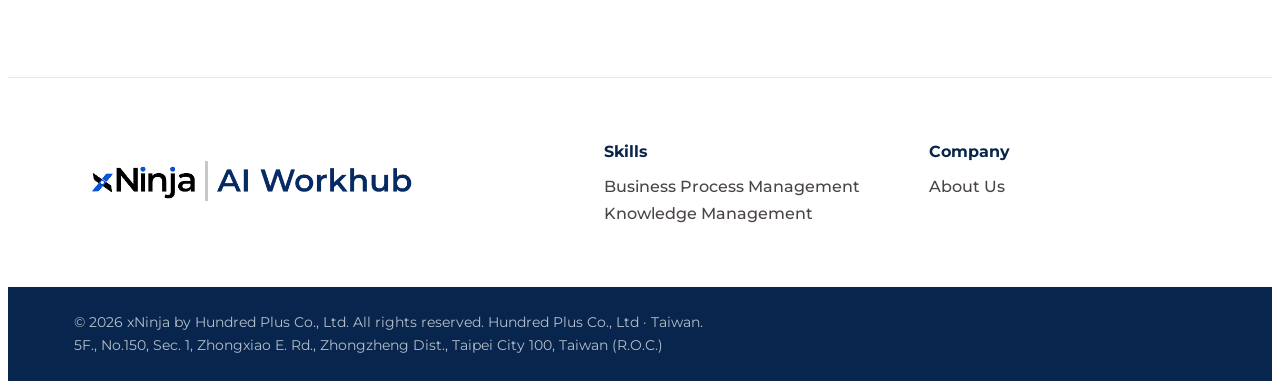
==== commit 3da639d8: "adjustments" ====
--- a/0907_article.html
+++ b/0907_article.html
@@ -286,7 +286,13 @@
           </ul>
 
           <div class="article-page__media-placeholder article-page__media-placeholder--video">
-            <span>Video — xNinja.Business Process Management demo</span>
+            <iframe
+              class="article-page__video-media"
+              src="https://www.youtube.com/embed/NPxpjpz5WTE?autoplay=1&mute=1&loop=1&playlist=NPxpjpz5WTE&controls=1&playsinline=1&rel=0&modestbranding=1"
+              title="xNinja.Business Process Management demo"
+              allow="autoplay; encrypted-media; picture-in-picture"
+              allowfullscreen
+            ></iframe>
           </div>
 
           <!-- Section 4: KM -->
@@ -346,7 +352,13 @@
           </ul>
 
           <div class="article-page__media-placeholder article-page__media-placeholder--video">
-            <span>Video — xNinja.Knowledge Management demo</span>
+            <iframe
+              class="article-page__video-media"
+              src="https://www.youtube.com/embed/J8MCapx4dZc?autoplay=1&mute=1&loop=1&playlist=J8MCapx4dZc&controls=1&playsinline=1&rel=0&modestbranding=1"
+              title="xNinja.Knowledge Management demo"
+              allow="autoplay; encrypted-media; picture-in-picture"
+              allowfullscreen
+            ></iframe>
           </div>
 
           <!-- Section 5 -->
--- a/css/article-page.css
+++ b/css/article-page.css
@@ -476,3 +476,12 @@
     max-width: 100%;
   }
 }
+.article-page__video-media {
+  width: 100%;
+  max-width: 800px;
+  aspect-ratio: 16 / 9;
+  margin-inline: auto;
+  border-radius: var(--radius-lg);
+  border: 0;
+  display: block;
+}
